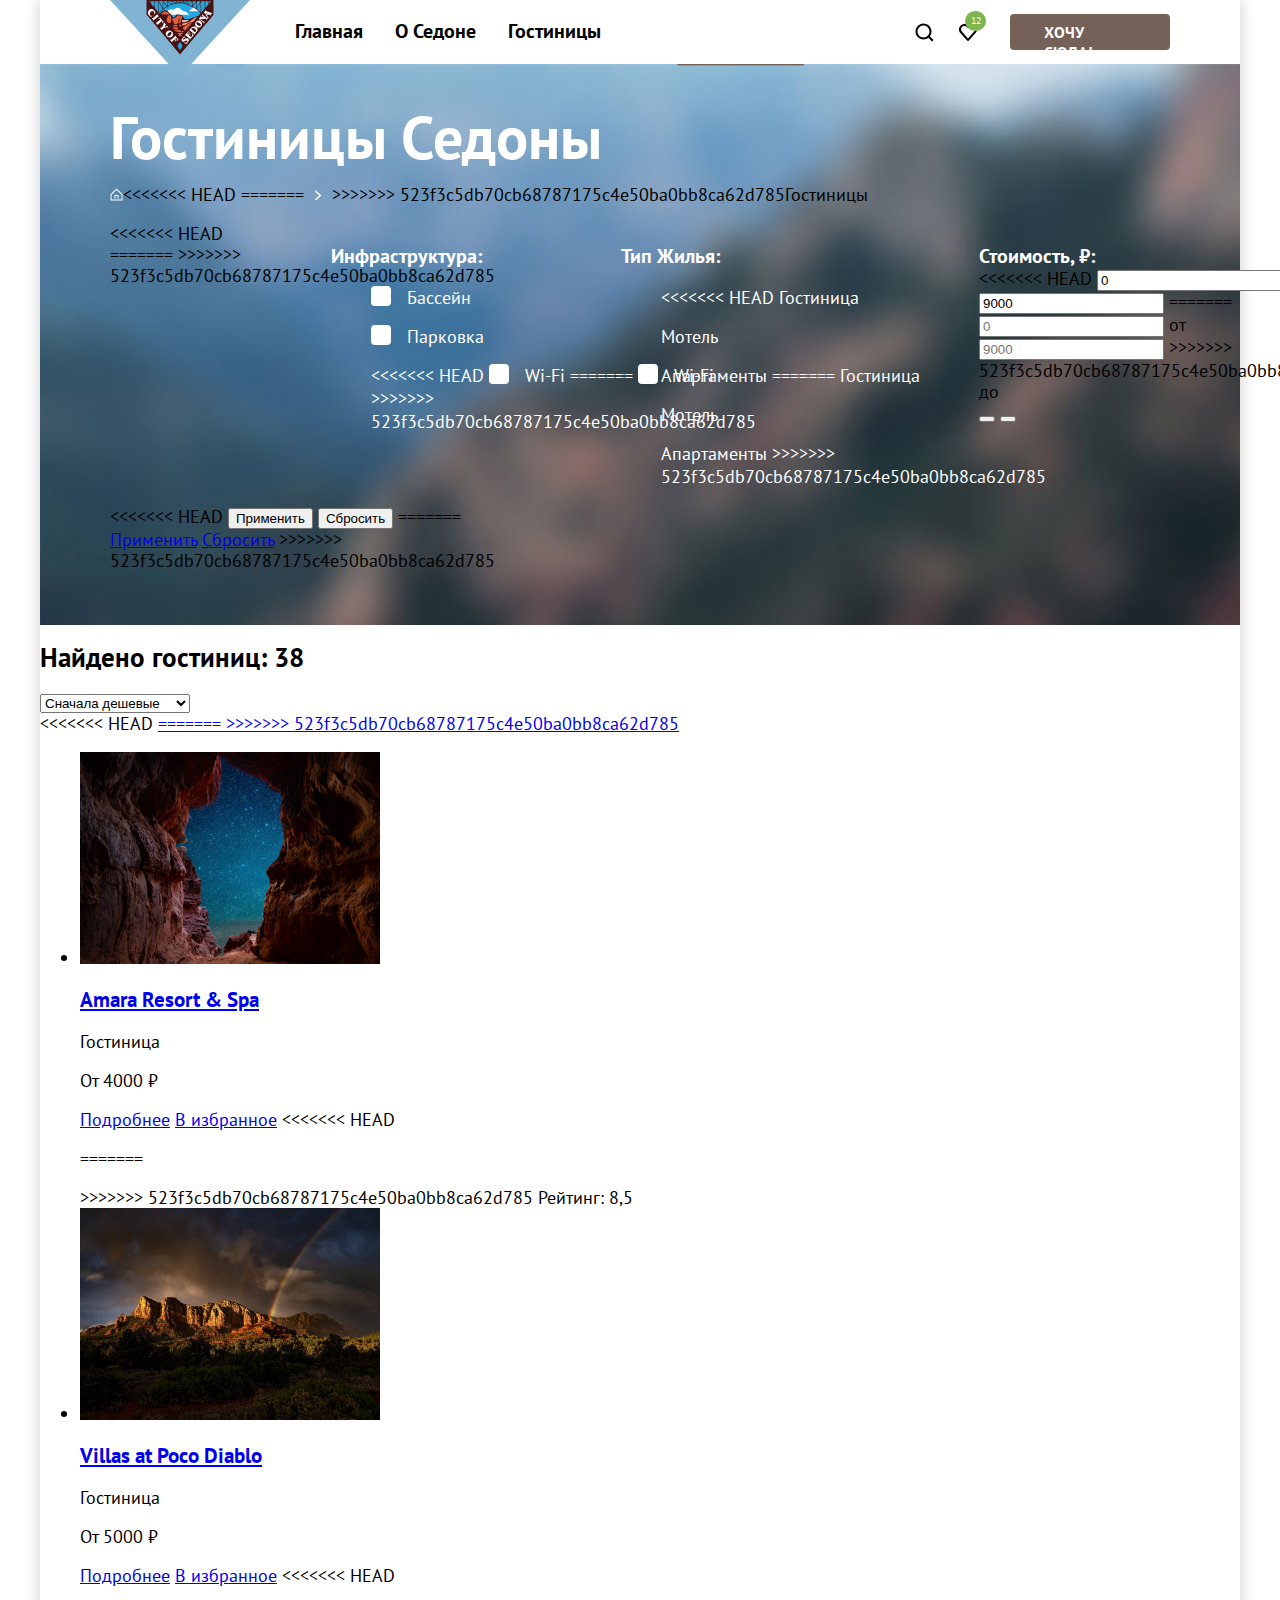
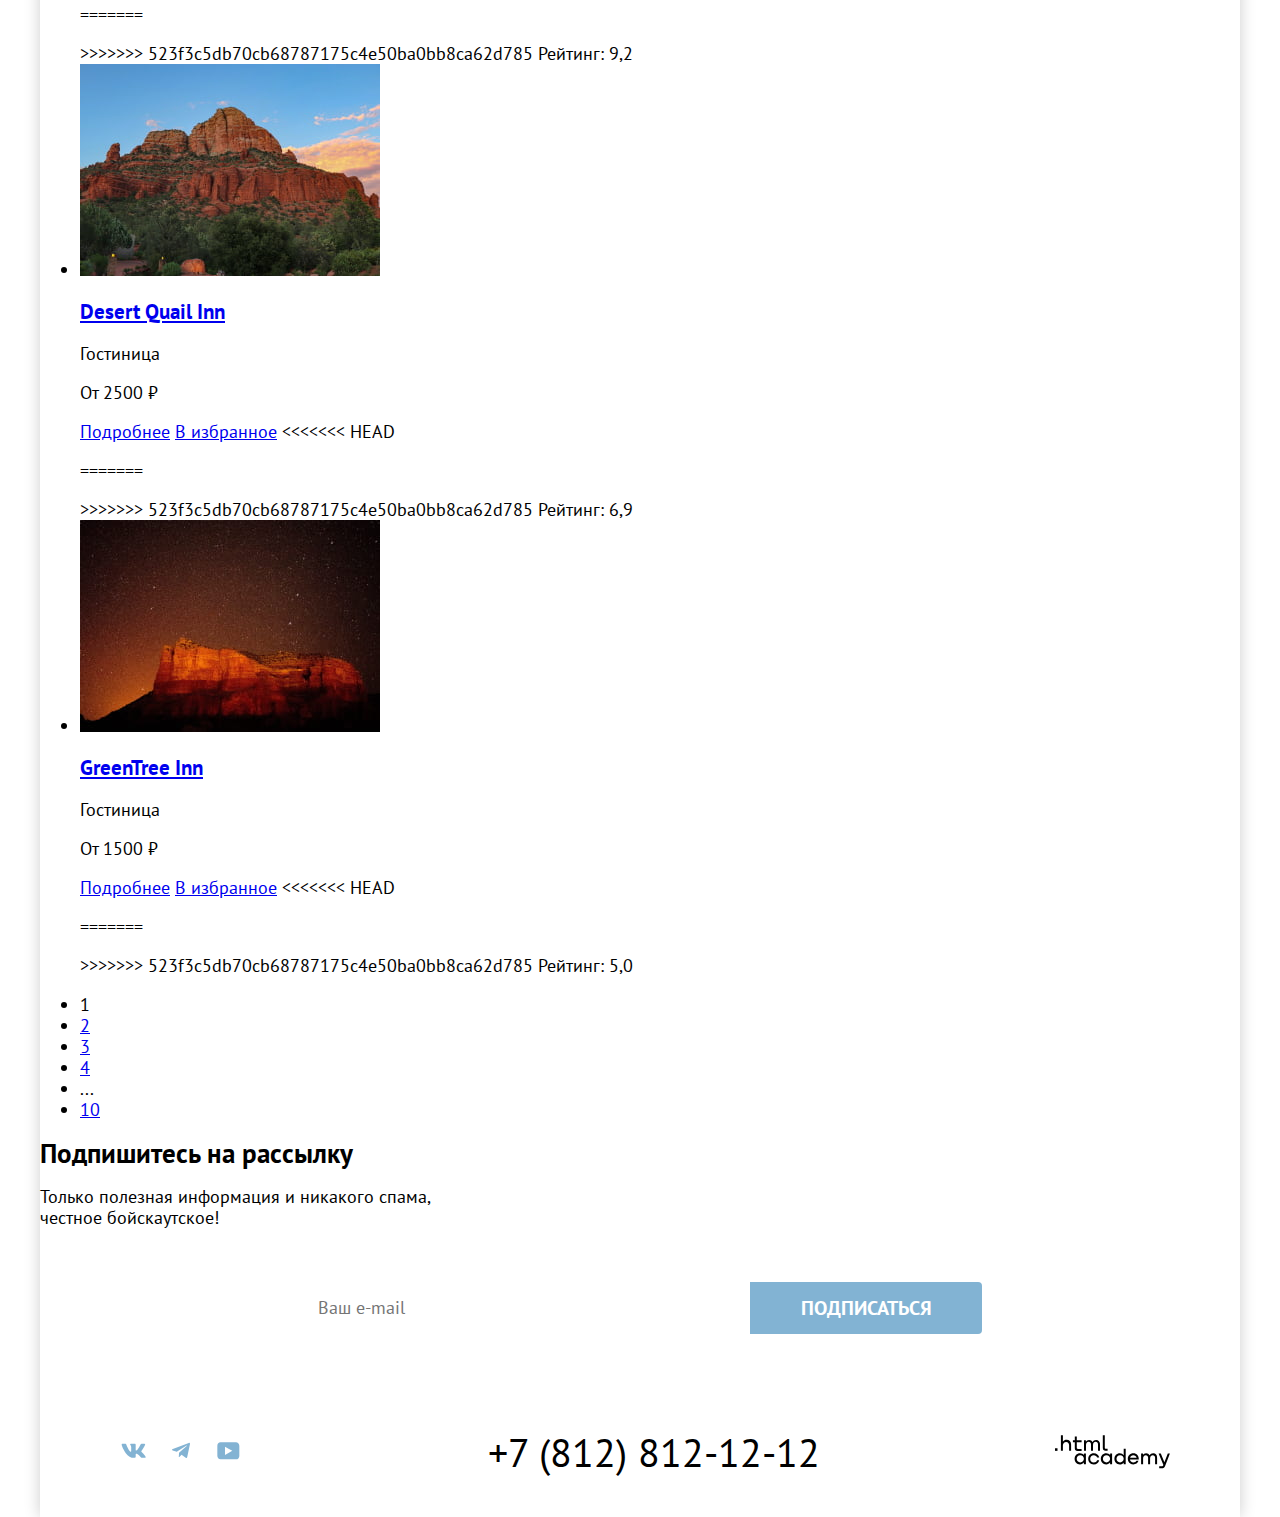
==== catalog.html @ 405a0817 "каталог стилизация" ====
<!DOCTYPE html>
<html lang="ru">

  <head>
    <meta charset="utf-8">
    <title>HTML Academy: Седона</title>
    <link rel="stylesheet" href="styles/styles.css">
  </head>

  <body class="body">
    <div class="container">
      <header class="page-header">
        <a class="logo-link" href="index.html">
          <img class="logo" src="./images/logotip.svg" alt="Логотип сайта городка Седона">
        </a>
        <nav class="navigation">
          <ul class="menu-list">
            <li class="menu-item">
              <a href="./index.html" class="menu-link">Главная</a>
            </li>
            <li class="menu-item">
              <a href="#" class="menu-link">О Седоне</a>
            </li>
            <li class="menu-item">
              <a href="#" class="menu-link">Гостиницы</a>
            </li>
          </ul>
          <ul class="user-name-list">
            <li class="user-menu-item">
              <a href="#" class="user-menu-search">
                <svg class="search" width="44" height="64" viewBox="0 0 44 64" fill="none"
                  xmlns="http://www.w3.org/2000/svg">
                  <path
                    d="M31.5 40.0083L27.8 36.3287C28.8 35.0359 29.5 33.3453 29.5 31.4558C29.5 27.0801 25.9 23.5 21.5 23.5C17.1 23.5 13.5 27.1796 13.5 31.5552C13.5 35.9309 17.1 39.511 21.5 39.511C23.3 39.511 25 38.9144 26.4 37.8204L30.1 41.5L31.5 40.0083ZM21.5 37.5221C18.2 37.5221 15.5 34.837 15.5 31.5552C15.5 28.2735 18.2 25.5884 21.5 25.5884C24.8 25.5884 27.5 28.2735 27.5 31.5552C27.5 34.837 24.8 37.5221 21.5 37.5221Z"
                    fill="currentColor" />
                </svg>
                <span class="visually-hidden">Поиск по сайту</span>
              </a>
            </li>
            <li class="user-menu-item">
              <a href="#" class="user-menu-favorit">
                <svg class="favorit" xmlns="http://www.w3.org/2000/svg" width="18" height="17" fill="none">
                  <path
                    d="M8.9 17a1 1 0 0 1-.8-.4l-7-7.9A5.4 5.4 0 0 1 5.5 0C6.8 0 8 .5 9 1.3a5.5 5.5 0 0 1 9 4.1c0 1.3-.5 2.5-1.3 3.4l-7 7.9c-.2.2-.4.3-.8.3Zm-6-9.5L9 14.4l6.2-7c.5-.5.7-1.2.7-2 0-1.8-1.5-3.3-3.3-3.3-1 0-2 .5-2.7 1.3-.3.3-.6.4-.9.4-.3 0-.6-.2-.8-.4a3.7 3.7 0 0 0-2.7-1.3 3.3 3.3 0 0 0-3.3 3.3c-.1.9.3 1.6.7 2.1-.1 0-.1 0 0 0Z"
                    fill="currentColor"></path>
                </svg>
                <span class="visually-hidden">Избранное</span>
                <span class="number">12</span>
              </a>
            </li>
            <li class="user-menu-item ">
              <a href="#" class="user-menu-want">Хочу сюда!</a>
            </li>
          </ul>
        </nav>
      </header>
      <main class="main-inner">
        <section class="inner">
          <h1 class="inner-header-title">Гостиницы Седоны</h1>
          <ul class="breadcrumbs">
            <li class="breadcrumbs-item">
              <a class="breadcrumbs-link" href="./index.html">
                <img class="icon-main-menu" src="./images/imagecatalog/icon.svg" alt="Иконка главного меню"></a>
            </li>
<<<<<<< HEAD
=======
            <span class="arrow"></span>
>>>>>>> 523f3c5db70cb68787175c4e50ba0bb8ca62d785
            <li class="breadcrumbs-item">
              <a class="breadcrumbs-link">Гостиницы</a>
            </li>
          </ul>
          <h2 class="visually-hidden"> Параметры поиска с фильтрами</h2>
<<<<<<< HEAD
          <form class="form" action="https://echo.htmlacademy.ru/" method="get">
=======
          <form class="form">
>>>>>>> 523f3c5db70cb68787175c4e50ba0bb8ca62d785
            <fieldset class="search-option">
              <legend class="search-option-title">Инфраструктура:</legend>
              <ul class="search-option-list">
                <li class="search-option-item">
                  <input class="checkbox-input visually-hidden" type="checkbox" id="swimming-pool" name="swimming-pool"
                    checked>
                  <label class="checkbox-label" for="swimming-pool">Бассейн</label>
                </li>
                <li class="search-option-item">
                  <input class="checkbox-input visually-hidden" type="checkbox" name="parking" id="parking" checked>
                  <label class="checkbox-label" for="parking">Парковка</label>
                </li>
                <li class="search-option-item">
<<<<<<< HEAD
                  <input class="checkbox-input visually-hidden" type="checkbox" id="wi-fi" name="wi-fi" >
                 <label class="checkbox-label" for="wi-fi">Wi-Fi</label>
=======
                  <input class="checkbox-input visually-hidden" type="checkbox" id="Wi-Fi" name="Wi-Fi" checked>
                 <label class="checkbox-label" for="Wi-Fi">Wi-Fi</label>
>>>>>>> 523f3c5db70cb68787175c4e50ba0bb8ca62d785
                </li>
              </ul>
            </fieldset>
            <fieldset class="search-option">
              <legend class="search-option-title">Тип Жилья:</legend>
              <ul class="search-option-list">
                <li class="search-option-item">
<<<<<<< HEAD
                 <input class="radio-input visually-hidden" type="radio" name="hotel" id="hotel" checked>
                  <label class="radio-label" for="hotel" value="hotel">Гостиница</label>
                </li>
                <li class="search-option-item">
                  <input class="radio-input visually-hidden" type="radio" name="hotel" id="motel">
                  <label class="radio-label" for="motel" value="motel">Мотель</label>
                </li>
                <li class="search-option-item">
                  <input class="radio-input visually-hidden" type="radio" name="hotel" id="apartments">
                  <label class="radio-label" for="apartments" value="apartment">Апартаменты</label>
=======
                 <input class="radio-input visually-hidden" type="radio" name="hotel" id="hotel">
                  <label class="radio-label" for="hotel">Гостиница</label>
                </li>
                <li class="search-option-item">
                  <input class="radio-input visually-hidden" type="radio" name="hotel" id="motel">
                  <label class="radio-label" for="motel">Мотель</label>
                </li>
                <li class="search-option-item">
                  <input class="radio-input visually-hidden" type="radio" name="hotel" id="apartments">
                  <label class="radio-label" for="apartments">Апартаменты</label>
>>>>>>> 523f3c5db70cb68787175c4e50ba0bb8ca62d785
                </li>
              </ul>
            </fieldset>
            <fieldset class="search-option">
              <legend class="search-option-title">Стоимость, ₽:</legend>
              <div class="cost">
<<<<<<< HEAD
                <input class="cost-from" type="text" placeholder="0" value="0" name="min-price">
                <label class="catalog-filter-from">от</label>
                <input class="cost-till" type="text" placeholder="9000" value="9000" name="max-price">
=======
                <input class="cost-from" type="text" placeholder="0">
                <label class="catalog-filter-from">от</label>
                <input class="cost-till" type="text" placeholder="9000">
>>>>>>> 523f3c5db70cb68787175c4e50ba0bb8ca62d785
                <label class="catalog-filter-till">до</label>
              </div>
              <div class="container-cost">
                <div class="range"></div>
                <div class="scale"></div>
                <button class="handler handler-min" type="button">
                  <span class="visually-hidden">Установить нижнюю границу диапазона цены</span>
                </button>
                <button class="handler handler-max" type="button">
                  <span class="visually-hidden">Установить верхнюю границу диапазона цены</span>
                </button>
              </div>
            </fieldset>
            <fieldset class="search-option">
<<<<<<< HEAD
              <button type="submit" class="apply">Применить</button>
              <button type="reset" class="reset">Сбросить</button>
=======
              <a href="#" class="apply">Применить</a>
              <a href="#" class="reset">Сбросить</a>
>>>>>>> 523f3c5db70cb68787175c4e50ba0bb8ca62d785
            </fieldset>
          </form>
        </section>
        <section class="catalog-hotels">
          <h2 class="hotels">Найдено гостиниц: 38</h2>
          <select class="select-control" aria-label="Сортировка">
            <option value="cheap">Сначала дешевые</option>
            <option value="expensive">Сначала дорогие</option>
            <option value="number-stars">По количеству звезд</option>
          </select>
          <div class="button-cards">
<<<<<<< HEAD
            <a class="button-card" href="#">
              <span class="cards"></span>
              <span class="visually-hidden">Показать карточки</span>
            </a>
            <a class="button-card" href="#">
              <span class="big-card"></span>
              <span class="visually-hidden">Показать крупные карточки с описанием</span>
            </a>
            <a class="button-card" href="#">
              <span class="list-card"></span>
=======
            <a class="button-card cards" href="#">
              <span class="visually-hidden">Показать карточки</span>
            </a>
            <a class="button-card big-card" href="#">
              <span class="visually-hidden">Показать крупные карточки с описанием</span>
            </a>
            <a class="button-card list-card" href="#">
>>>>>>> 523f3c5db70cb68787175c4e50ba0bb8ca62d785
              <span class="visually-hidden">Показать список</span>
            </a>
          </div>
        </section>
        <ul class="product-list">
          <li class="hotel-card">
            <a class="hotel-card-link" href="hotel.html">
              <img class="hotel-card-image" src="./images/imagecatalog/hotel-1.jpg" alt="">
              <h3 class="hotel-card-title">Amara Resort & Spa</h3>
            </a>

            <div class="prices">
              <p class="hotel-card-price">Гостиница</p>
              <p class="price"> От 4000 ₽</p>
            </div>
            <div class="cards-container">
              <a class="hotel-details" href="#">Подробнее</a>
              <a class="hotel-favorites" href="#">В избранное</a>
<<<<<<< HEAD
              <p class="stars-raiting stars-raiting-four"></p>
=======
              <p class="stars-raiting"></p>
>>>>>>> 523f3c5db70cb68787175c4e50ba0bb8ca62d785
              <span class="raiting">Рейтинг: 8,5</span>
            </div>
          </li>
          <li class="hotel-card">
            <a class="hotel-card-link" href="hotel.html">
              <img class="hotel-card-image" src="./images/imagecatalog/hotel-2.jpg" alt="">
              <h3 class="hotel-card-title">Villas at Poco Diablo</h3>
            </a>
            <div class="prices">
              <p class="hotel-card-price">Гостиница</p>
              <p class="price">От 5000 ₽</p>
            </div>
            <div class="cards-container">
              <a class="hotel-details" href="#">Подробнее</a>
              <a class="hotel-favorites" href="#">В избранное</a>
<<<<<<< HEAD
              <p class="stars-raiting stars-raiting-four"></p>
=======
              <p class="stars-raiting"></p>
>>>>>>> 523f3c5db70cb68787175c4e50ba0bb8ca62d785
              <span class="raiting">Рейтинг: 9,2</span>
            </div>
          </li>
          <li class="hotel-card">
            <a class="hotel-card-link" href="hotel.html">
              <img class="hotel-card-image" src="./images/imagecatalog/hotel-3.jpg" alt="">
              <h3 class="hotel-card-title">Desert Quail Inn</h3>
            </a>
            <div class="prices">
              <p class="hotel-card-price">Гостиница </p>
              <p class="price">От 2500 ₽</p>
            </div>
            <div class="cards-container">
              <a class="hotel-details" href="#">Подробнее</a>
              <a class="hotel-favorites" href="#">В избранное</a>
<<<<<<< HEAD
              <p class="stars-raiting stars-raiting-three"></p>
=======
              <p class="stars-raiting"></p>
>>>>>>> 523f3c5db70cb68787175c4e50ba0bb8ca62d785
              <span class="raiting">Рейтинг: 6,9</span>
            </div>
          </li>
          <li class="hotel-card">
            <a class="hotel-card-link" href="hotel.html">
              <img class="hotel-card-image" src="./images/imagecatalog/hotel-4.jpg" alt="">
              <h3 class="hotel-card-title">GreenTree Inn</h3>
            </a>
            <div class="prices">
              <p class="hotel-card-price">Гостиница</p>
              <p class="price">От 1500 ₽</p>
            </div>
            <div class="cards-container">
              <a class="hotel-details" href="#">Подробнее</a>
              <a class="hotel-favorites" href="#">В избранное</a>
<<<<<<< HEAD
              <p class="stars-raiting stars-raiting-two"></p>
=======
              <p class="stars-raiting"></p>
>>>>>>> 523f3c5db70cb68787175c4e50ba0bb8ca62d785
              <span class="raiting">Рейтинг: 5,0</span>
            </div>
          </li>
        </ul>
        <ul class="pagination">
          <li class="pagination-item1">
            <a class="pagination-current pagination-link">1</a>
          </li>
          <li class="pagination-item">
            <a class="pagination-link" href="#">2</a>
          </li>
          <li class="pagination-item">
            <a class="pagination-link" href="#">3</a>
          </li>
          <li class="pagination-item">
            <a class="pagination-link" href="#">4</a>
          </li>
          <li class="pagination-item">
            <div class="pagination-link-more">...</div>
          </li>
          <li class="pagination-item">
            <a class="pagination-link" href="#">10</a>
          </li>
        </ul>

      </main>



      <footer class="page-footer">
        <section class="subscribe-catalog">
          <h2 class="subscribe-title-catalog">Подпишитесь на рассылку</h2>
          <p class="subscribe-desc-catalog">Только полезная информация и никакого спама, <br> честное
            бойскаутское!
          </p>
          <form class="subscribe-form" action="https://echo.htmlacademy.ru/" method="post">
            <label for="email"></label>
            <input class="email" type="email" id="email" name="subscribe-email" placeholder="Ваш e-mail">
            <button class="button-subscribe" type="submit">Подписаться</button>
          </form>
        </section>
        <section class="social">
          <h2 class="visually-hidden">Социальные сети</h2>
          <ul class="social-list">
            <li class="social-item">
              <a class="social-link vk" href="#" aria-label="Страница в ВК">
                <svg width="25" height="15" viewBox="0 0 25 15" fill="none" xmlns="http://www.w3.org/2000/svg">
                  <path fill-rule="evenodd" clip-rule="evenodd"
                    d="M24.1164 1.80445C24.2824 1.25845 24.1164 0.856445 23.3214 0.856445H20.6964C20.0284 0.856445 19.7204 1.20345 19.5534 1.58645C19.5534 1.58645 18.2184 4.78245 16.3274 6.85845C15.7154 7.46045 15.4374 7.65145 15.1034 7.65145C14.9364 7.65145 14.6854 7.46045 14.6854 6.91345V1.80445C14.6854 1.14845 14.5014 0.856445 13.9454 0.856445H9.81738C9.40038 0.856445 9.14938 1.16045 9.14938 1.44945C9.14938 2.07045 10.0954 2.21445 10.1924 3.96245V7.76045C10.1924 8.59345 10.0394 8.74444 9.70538 8.74444C8.81538 8.74444 6.65038 5.53345 5.36538 1.85945C5.11638 1.14445 4.86438 0.856445 4.19338 0.856445H1.56638C0.816382 0.856445 0.666382 1.20345 0.666382 1.58645C0.666382 2.26845 1.55638 5.65645 4.81138 10.1374C6.98138 13.1974 10.0364 14.8564 12.8194 14.8564C14.4884 14.8564 14.6944 14.4884 14.6944 13.8534V11.5404C14.6944 10.8034 14.8524 10.6564 15.3814 10.6564C15.7714 10.6564 16.4384 10.8484 17.9964 12.3234C19.7764 14.0724 20.0694 14.8564 21.0714 14.8564H23.6964C24.4464 14.8564 24.8224 14.4884 24.6064 13.7604C24.3684 13.0364 23.5184 11.9854 22.3914 10.7384C21.7794 10.0284 20.8614 9.26345 20.5824 8.88045C20.1934 8.38945 20.3044 8.17044 20.5824 7.73345C20.5824 7.73345 23.7824 3.30745 24.1154 1.80445H24.1164Z"
                    fill="currentColor" />
                </svg>
              </a>
            </li>
            <li class="social-item">
              <a class="social-link tel" href="#" aria-label="Наш телеграмм">
                <svg width="18" height="16" viewBox="0 0 18 16" fill="none" xmlns="http://www.w3.org/2000/svg">
                  <path
                    d="M16.785 0.955705L0.840489 7.1042C-0.247661 7.54126 -0.241365 8.14828 0.640845 8.41897L4.73445 9.69597L14.2058 3.72014C14.6537 3.44766 15.0629 3.59424 14.7265 3.89281L7.05283 10.8183H7.05103L7.05283 10.8192L6.77045 15.0387C7.18413 15.0387 7.36669 14.8489 7.59871 14.625L9.58705 12.6915L13.7229 15.7464C14.4855 16.1664 15.0332 15.9506 15.2229 15.0405L17.9379 2.2453C18.2158 1.13107 17.5126 0.626562 16.785 0.955705Z"
                    fill="currentColor" />
                </svg>
              </a>
            </li>
            <li class="social-item">
              <a class="social-link youtube" href="#" aria-label="Наш профиль в YouTube">
                <svg width="23" height="18" viewBox="0 0 23 18" fill="none" xmlns="http://www.w3.org/2000/svg">
                  <path
                    d="M18.9402 0.356445H3.50738C1.64668 0.356445 0.333252 1.9502 0.333252 3.75645V13.8502C0.333252 15.7627 1.64668 17.3564 3.50738 17.3564H19.1591C20.8009 17.3564 22.3333 15.7627 22.3333 13.9564V3.75645C22.1143 1.9502 20.8009 0.356445 18.9402 0.356445ZM7.99494 12.8939V4.81894L15.3283 8.85645L7.99494 12.8939Z"
                    fill="currentColor" />
                </svg>
              </a>
            </li>
          </ul>
          <div class="phone">
            <a class="button" href="tel:+78128121212">+7 (812) 812-12-12</a>
          </div>
          <div class="text">
            <a class="navigation-logo" href="https://htmlacademy.ru/">
              <svg width="115" height="34" viewBox="0 0 115 34" fill="none" xmlns="http://www.w3.org/2000/svg">
                <path d="M0 13.2564V15.8564H2.5V13.2564H0Z" fill="currentColor" />
                <path
                  d="M11.6 4.85645C10 4.85645 8.8 5.55645 8 6.55645H7.9V0.356445H5.9V15.8564H7.9V10.5564C7.9 8.45645 9.2 6.95645 11.2 6.95645C13 6.95645 14.1 8.35645 14.1 10.1564V15.8564H16.1V9.75644C16.2 6.75644 14.3 4.85645 11.6 4.85645Z"
                  fill="currentColor" />
                <path
                  d="M26.6 5.15645H21.8V1.45645H19.8V5.25645H17.9V7.25645H19.8V13.2564C19.8 14.9564 20.8 15.9564 22.5 15.9564H26.6V13.9564H22.9C22.2 13.9564 21.8 13.5564 21.8 12.8564V7.15645H26.6V5.15645Z"
                  fill="currentColor" />
                <path
                  d="M41.1 4.95645C39.5 4.95645 38.2 5.75644 37.6 7.05645H37.5C36.9 5.85645 35.7 4.95645 34.1 4.95645C32.7 4.95645 31.6 5.75645 31 6.75645H30.9V5.15645H29V15.7564H31V10.3564C31 8.35645 32 6.85645 33.6 6.85645C35.1 6.85645 36 7.85645 36 9.45645V15.7564H38V10.1564C38 7.75645 39.4 6.85645 40.6 6.85645C42.1 6.85645 43 7.85645 43 9.45645V15.7564H45V9.25644C45.1 6.75644 43.6 4.95645 41.1 4.95645Z"
                  fill="currentColor" />
                <path
                  d="M47.8 13.0564C47.8 14.7564 48.8 15.7564 50.6 15.7564H52.6V13.7564H50.9C50.2 13.7564 49.8 13.3564 49.8 12.6564V0.356445H47.8V13.0564Z"
                  fill="currentColor" />
                <path
                  d="M28.9 20.0564C28 18.9564 26.7 18.2564 25 18.2564C21.9 18.2564 19.6 20.5564 19.6 23.8564C19.6 27.1564 21.9 29.4564 25 29.4564C26.8 29.4564 28 28.6564 28.8 27.5564H28.9V29.1564H30.9V18.5564H28.9V20.0564ZM25.3 27.4564C23.1 27.4564 21.7 25.8564 21.7 23.8564C21.7 21.8564 23.1 20.2564 25.3 20.2564C27.5 20.2564 28.9 21.8564 28.9 23.8564C28.9 25.7564 27.5 27.4564 25.3 27.4564Z"
                  fill="currentColor" />
                <path
                  d="M44.2 22.3564C43.7 19.9564 41.6 18.2564 38.8 18.2564C35.4 18.2564 33.2 20.7564 33.2 23.8564C33.2 26.9564 35.4 29.4564 38.8 29.4564C41.6 29.4564 43.7 27.6564 44.2 25.2564H42.1C41.7 26.5564 40.4 27.5564 38.8 27.5564C36.6 27.5564 35.2 25.9564 35.2 23.9564C35.2 21.9564 36.6 20.3564 38.8 20.3564C40.4 20.3564 41.6 21.3564 42.1 22.5564H44.2V22.3564Z"
                  fill="currentColor" />
                <path
                  d="M55.1 20.0564C54.2 18.9564 52.9 18.2564 51.2 18.2564C48.1 18.2564 45.8 20.5564 45.8 23.8564C45.8 27.1564 48.1 29.4564 51.2 29.4564C53 29.4564 54.2 28.6564 55 27.5564H55.1V29.1564H57.1V18.5564H55.1V20.0564ZM51.5 27.4564C49.3 27.4564 47.9 25.8564 47.9 23.8564C47.9 21.8564 49.3 20.2564 51.5 20.2564C53.7 20.2564 55.1 21.8564 55.1 23.8564C55.1 25.7564 53.6 27.4564 51.5 27.4564Z"
                  fill="currentColor" />
                <path
                  d="M68.7 20.1564C67.8 19.0564 66.5 18.2564 64.8 18.2564C61.7 18.2564 59.4 20.5564 59.4 23.8564C59.4 27.1564 61.6 29.4564 64.8 29.4564C66.5 29.4564 67.8 28.6564 68.6 27.6564H68.7V29.1564H70.7V13.7564H68.7V20.1564ZM65.1 27.4564C62.9 27.4564 61.5 25.8564 61.5 23.8564C61.5 21.8564 62.9 20.2564 65.1 20.2564C67.3 20.2564 68.7 21.8564 68.7 23.8564C68.6 25.8564 67.2 27.4564 65.1 27.4564Z"
                  fill="currentColor" />
                <path
                  d="M78.3 18.2564C75 18.2564 72.8 20.7564 72.8 23.8564C72.8 26.8564 74.9 29.4564 78.3 29.4564C80.8 29.4564 82.8 28.1564 83.5 25.8564H81.4C80.9 26.8564 79.8 27.4564 78.4 27.4564C76.5 27.4564 75.1 26.1564 75 24.5564H83.8C84 20.9564 81.8 18.2564 78.3 18.2564ZM78.3 20.1564C80 20.1564 81.3 21.1564 81.6 22.7564H75.1C75.4 21.2564 76.6 20.1564 78.3 20.1564Z"
                  fill="currentColor" />
                <path
                  d="M98.2 18.2564C96.6 18.2564 95.3 19.0564 94.6 20.2564H94.5C93.9 19.0564 92.7 18.2564 91.1 18.2564C89.7 18.2564 88.6 18.9564 88 20.0564V18.5564H86.1V29.1564H88.1V23.7564C88.1 21.7564 89.1 20.3564 90.7 20.2564C92.2 20.2564 93.1 21.2564 93.1 22.8564V29.1564H95.1V23.5564C95.1 21.1564 96.5 20.2564 97.7 20.2564C99.2 20.2564 100.1 21.2564 100.1 22.8564V29.1564H102.1V22.6564C102.2 20.0564 100.7 18.2564 98.2 18.2564Z"
                  fill="currentColor" />
                <path
                  d="M109.4 27.3564L105.8 18.4564H103.6L108.4 30.0564C108.1 30.9564 107.7 31.2564 106.7 31.2564H104.2V33.2564H106.7C108.5 33.2564 109.5 32.4564 110.2 30.6564L114.9 18.4564H112.8L109.4 27.3564Z"
                  fill="currentColor" />
              </svg>
            </a>
          </div>
        </section>
      </footer>
    </div>
  </body>

</html>
---- styles/styles.css ----
@font-face {
  font-family: "PT Sans";
  font-style: normal;
  font-weight: 400;
  src: url("../fonts/ptsans-400.woff2") format(woff2);
  font-display: swap;
}

@font-face {
  font-family: "PT Sans";
  font-style: normal;
  font-weight: 700;
  src: url("../fonts/ptsans-700.woff2") format(woff2);
  font-display: swap;
}

.body {
  font-family: "PT Sans", "Arial", sans-serif;
  font-size: 18px;
  font-weight: 400;
  line-height: 21px;
  color: #000000;
  background-color: #ffffff;
  margin: 0;
  padding: 0;
  min-height: 100%;
}

.container {
  width: 1200px;
  margin-left: auto;
  margin-right: auto;
  background-color: #ffffff;
  box-shadow: 0 0 15px rgba(0, 0, 0, 0.2)
}

.page-header {
  position: relative;
  width: 1200px;
}

.logo-link {
  display: block;
  position: absolute;
  top: 0;
  left: 70px;
}

.logo-link:hover {
  opacity: 0.6;
}

.logo {}

.navigation {
  margin: 0;
  padding: 0 70px;
  font-size: 20px;
  font-weight: 700;
  line-height: 24px;
  color: #000000;
  background-color: #ffffff;
  display: flex;
  justify-content: space-between;
}

.menu-list {
  margin: 0;
  padding-left: 169px;
  list-style: none;
  width: 500px;
  display: flex;
  flex-wrap: wrap;
}

.menu-item {
  padding: 19px 16px;
}

.menu-item:hover {
  background-color: rgba(131, 179, 211, 0.158);
}

.menu-item:focus {
  background-color: rgba(131, 179, 211, 0.158);
}

.menu-item:active {
  background-color: rgba(181, 186, 190, 0.388);
}

.menu-link {
  margin: 0;
  padding: 0;
  font-size: 20px;
  font-weight: 700;
  line-height: 24px;
  color: #000000;
  text-decoration: none;
}

.user-name-list {
  position: relative;
  margin: 0;
  padding: 0;
  list-style: none;
  display: flex;
  flex-wrap: wrap;
}

.user-menu-item {}

.search {}

.user-menu-search {
  font-size: 20px;
  font-weight: 700;
  line-height: 24px;
  color: #000000;
  text-decoration: none;
  width: 44px;
  height: 64px;
  display: block;
}

.user-menu-search:hover {
  color: rgba(93, 104, 121, 0.596);
}

.user-menu-search:focus {
  color: rgba(93, 104, 121, 0.596);
}

.user-menu-search:active {
  color: #000000;
}


.user-menu-favorit {
  position: relative;
  text-decoration: none;
  color: #000000;
  width: 44px;
  height: 64px;
  display: block;
}

.user-menu-favorit:hover {
  color: rgba(93, 104, 121, 0.596);
}

.user-menu-favorit:focus {
  color: rgba(93, 104, 121, 0.596);
}

.user-menu-favorit:active {
  color: #000000;
}

.favorit {
  position: absolute;
  top: 24px;
  right: 0;
  bottom: 0;
  left: 13px;
}

.number {
  background-color: #7db54f;
  display: flex;
  min-width: 11px;
  height: 20px;
  border-radius: 10px;
  font-size: 10px;
  font-weight: 400;
  line-height: 10px;
  color: #ffffff;
  text-align: center;
  align-items: center;
  justify-content: center;
  padding: 0 5px;
  position: absolute;
  right: 4px;
  top: 11px;

}

.user-menu-want {
  margin-top: 14px;
  margin-left: 20px;
  width: 92px;
  height: 20px;
  font-size: 16px;
  font-weight: 700;
  line-height: 20px;
  text-decoration: none;
  color: #ffffff;
  text-transform: uppercase;
  justify-content: center;
  align-items: center;
  background-color: #756157;
  border-radius: 4px;
  display: block;
  padding: 8px 34px;
}

.user-menu-want:hover {
  background: #615048;
}

.user-menu-want:focus {
  background: #615048;
}

.user-menu-want:active {
  background: #756157;
}

.user-menu-want:disabled {
  background: #e5e5e5;
}

.page-main {
  margin: 0;
  padding: 0;
  list-style: none;
  color: #000000;
  background-color: #ffffff;
}

.welcome-quote {
  background-color: #79b3d9;
  background-image: url("../images/triangle.svg"), url("../images/index-background.jpg");
  background-repeat: no-repeat, no-repeat;
  background-position: left 0 bottom 0, center top;
  padding-top: 51px;
  padding-bottom: 82px;
  background-size: 100% 57px, cover;
  font-size: 18px;
  font-weight: 400;
  line-height: 21px;
}

.visually-hidden {
  position: absolute;
  width: 1px;
  height: 1px;
  margin: -1px;
  padding: 0;
  overflow: hidden;
  border: 0;
  clip: rect(0 0 0 0);
}

.quote {
  width: 458px;
  height: 352px;
  display: block;
  margin: 0 auto;
}

.reasons {
  padding-top: 69px;
}

.reason-slogan {
  margin: 0;
  font-size: 30px;
  font-weight: 700;
  line-height: 36px;
  text-align: center;
  text-transform: uppercase;
}

.reason-describe {
  margin: 0;
  padding-top: 25px;
  padding-bottom: 90px;
  font-size: 22px;
  font-style: normal;
  font-weight: 400;
  line-height: 26px;
  text-align: center;
}

.reason-list {
  padding: 0;
  margin: 0;
  display: flex;
  flex-wrap: wrap;
  text-align: center;
  font-size: 18px;
  font-weight: 400;
  line-height: 21px;
  list-style: none;
}

.desc {
  width: 800px;
  height: 100%;
  object-fit: cover;
}

.reason-item {
  background: #83b3d333;
  color: #000000;
  display: flex;

}

.reason-item:nth-child(2n) {
  background-color: rgba(131, 179, 211, 0.12);
  color: #000000;
}

.div-img {
  background: #82b3d3;
  color: #ffffff;
  padding: 102px 0;
  width: 400px;
}

.div {
  padding: 113px 0;
  width: 400px;
}

.reason-title {
  width: 200px;
  text-transform: uppercase;
  margin: 0 auto;
  padding: 0;
  text-align: center;
  font-size: 24px;
  font-weight: 700;
  line-height: 28px;
}

.describe {
  width: 230px;
  margin: 0 auto;
  padding-top: 62px;
<<<<<<< HEAD
  position: relative;
}

.describe::before {
  content: "";
  position: absolute;
  width: 50px;
  height: 1px;
  border-top: 2px solid red;
  left: 50%;
  transform: translateX(-50%);
  top: 29px;
=======
>>>>>>> 523f3c5db70cb68787175c4e50ba0bb8ca62d785
}

.service {
  padding-top: 63px;
}

.service-slogan {
  margin: 0;
  text-align: center;
  font-weight: 700;
  font-size: 30px;
  line-height: 36px;
  text-transform: uppercase;
}

.service-desc {
  margin: 0 0 63px;
  padding-top: 20px;
  text-align: center;
  font-weight: 400;
  font-size: 22px;
  line-height: 26px;
}

.advantages {
  margin: 0;
  padding: 0;
  color: #000000;
  text-align: center;
}

.advantages-list {
  display: flex;
  margin: 0;
  padding: 0;
  list-style: none;
  width: 1200px;
  flex-wrap: wrap;
}

.advantages-item {
  width: 400px;
  background-color: #83b3d31f;
  padding-top: 184px;
  padding-bottom: 81px;
  background-image: url("../images/house.svg");
  background-repeat: no-repeat;
  background-position: center 83px;
}

.advantages-item:nth-child(2n) {
  background-color: #ffffff
}

.advantages-item-house {
  background-image: url("../images/house.svg");
}

.advantages-item-burger {
  background-image: url("../images/burger.svg");
}

.advantages-item-present {
  background-image: url("../images/souvenir.svg");
}

.advantages-title {
  margin: 0 85px 0;
  font-size: 24px;
  font-weight: 700;
  line-height: 28px;
  text-transform: uppercase;
  text-align: center;
}

.advantages-desc {
  margin: 0 85px 0;
  padding-top: 29px;
  font-size: 18px;
  font-weight: 400;
  line-height: 21px;
  text-align: center;
}

.search-text {
  padding-top: 97px;
  padding-bottom: 96px;
  text-align: center;

}

.search-slogans {
  text-transform: uppercase;
  font-weight: 700;
  font-size: 30px;
  line-height: 36px;
  margin: 0 auto;
  padding: 0;
  text-align: center;
  padding-bottom: 20px;
}

.search-desc {
  margin: 0 auto;
  padding: 0 0 54px;
  font-weight: 400;
  font-size: 22px;
  line-height: 26px;
  text-align: center;
  max-width: 600px;
}

.button-search {
  color: #ffffff;
  text-align: center;
  font-size: 20px;
  font-weight: 700;
  line-height: 36px;
  border-radius: 4px;
  background: #756157;
  text-decoration: none;
  text-transform: uppercase;
  display: inline-block;
  padding: 8px 50px 8px;
  max-width: 600px;
  box-sizing: border-box;
}

.button-search:hover {
  background: #615048;
}

.button-search:focus {
  background: #615048;
}

.button-search:active {
  background: #756157;
}

.button-search:disabled {
  background: #e5e5e5;
}

.page-footer {}

.subscribe {
  padding-top: 96px;
  background-color: #83b3d3;
  background-image: url("../images/subsсribe.jpg");
  background-repeat: no-repeat;
  background-size: cover;
  margin: 0;
  padding-bottom: 52px;
}

.subscribe-title {
  margin: 0;
  color: #ffffff;
  font-size: 30px;
  font-weight: 700;
  line-height: 36px;
  text-align: center;
  text-transform: uppercase;
}

.subscribe-desc {
  margin: 0;
  padding-top: 20px;
  color: #ffffff;
  text-align: center;
  font-size: 22px;
  font-weight: 400;
  line-height: 26px;
}

.subscribe-form {
  width: 684px;
  display: flex;
  text-align: center;
  margin: 54px auto;
}

.email {
  font-family: "PT Sans", Arial, sans-serif;
  font-size: 18px;
  font-weight: 400;
  line-height: 24px;
  border-radius: 4px 0 0 4px;
  width: 452px;
  border: none;
  min-height: 52px;
  padding-left: 20px;
  box-sizing: border-box;
}

.button-subscribe {
  color: #ffffff;
  text-align: center;
  font-size: 20px;
  font-weight: 700;
  line-height: 36px;
  background: #82b3d3;
  width: 232px;
  text-transform: uppercase;
  border-radius: 0 4px 4px 0;
  border: none;
  font-family: "PT Sans", Arial, sans-serif;
}

.button-subscribe:hover {
  background: #68a2ca;
}

.button-subscribe:focus {
  background: #68a2ca;
}

.button-subscribe:active {
  background: #82b3d3;
}

.button-subscribe:disabled {
  background: #e5e5e5;
}

.social {
  justify-content: space-between;
  display: flex;
  padding: 44px 70px;
}

.social-list {
  position: relative;
  display: flex;
  flex-wrap: wrap;
  list-style: none;
  margin: 0;
  padding: 0;
  width: 150px;
}

.social-item {
  width: 47px;
}

.vk {
  color: #83b3d3;
  position: absolute;
  top: 9px;
  right: 0;
  bottom: 0;
  left: 11px;
  width: 33px;
  height: 23px;
}

.vk:hover {
  color: #68a2ca;
}

.vk:focus {
  color: #68a2ca;
}

.vk:active {
  color: rgba(104, 162, 202, 0.302);
}

.social-link {
  display: block;
}


.tel {
  color: #83b3d3;
  position: absolute;
  top: 9px;
  right: 0;
  bottom: 0;
  left: 62px;
  width: 30px;
  height: 26px;
}

.tel:hover {
  color: #68a2ca;
}

.tel:focus {
  color: #68a2ca;
}

.tel:active {
  color: rgba(104, 162, 202, 0.302);
}

.youtube {
  color: #83b3d3;
  position: absolute;
  top: 10px;
  right: 0;
  bottom: 0;
  left: 107px;
  width: 25px;
  height: 23px;
}

.youtube:hover {
  color: #68a2ca;
}

.youtube:focus {
  color: #68a2ca;
}

.youtube:active {
  color: rgba(104, 162, 202, 0.302);
}


.phone {
  padding-left: 143px;
  padding-right: 150px;
  color: #000000;
  text-align: center;
  font-size: 40px;
  font-weight: 400;
  line-height: 40px;
}

.button {
  color: #000000;
  text-decoration: none;
  display: block;
}

.button:hover {
  color: #756157;
}

.button:focus {
  color: #756157;
}

.button:active {
  color: rgba(117, 97, 87, 0.302);
}

.text {
  display: block;
  padding-top: 3px;
}

.navigation-logo {
  color: #000000;
}

.navigation-logo:hover {
  color: #756157;
}

.navigation-logo:focus {
  color: #756157;
}

.navigation-logo:active {
  color: rgba(117, 97, 87, 0.302);
}

.logo-html {}

.main-inner {
  padding: 0;
  margin: 0;
}

.inner {
  background-color: #156194;
  background-image: url("../images/imagecatalog/filtr.jpg");
  background-repeat: no-repeat;
  background-size: cover;
  padding: 34px 70px 54px 70px;
}

.inner-header-title {
  margin: 0;
  color: #ffffff;
  text-align: left;
  font-size: 60px;
  font-weight: 700;
  line-height: 78px;
}

.breadcrumbs {
<<<<<<< HEAD
  flex-wrap: wrap;
=======
>>>>>>> 523f3c5db70cb68787175c4e50ba0bb8ca62d785
  width: 1060px;
  margin-top: 8px;
  padding: 0;
  list-style: none;
  display: flex;
}

<<<<<<< HEAD
.breadcrumbs-item {
  position: relative;
  padding-right: 23px;
  margin-right: 5px;
}


.breadcrumbs-item::after {
  content: "";
  width: 12px;
  height: 12px;
  background-image: url(../images/imagecatalog/arrow.svg);
  background-repeat: no-repeat;
  top: 5px;
  right: 1px;
  position: absolute;
}

.breadcrumbs-item:last-child::after {
  display: none;
}

=======
.breadcrumbs-item {}


>>>>>>> 523f3c5db70cb68787175c4e50ba0bb8ca62d785
.breadcrumbs-link {
  width: 6px;
  height: 9px;
  font-weight: 400;
  font-size: 16px;
  line-height: 21px;
  color: #ffffff;
}

.arrow {
  background-image: url("../images/imagecatalog/arrow.svg");
  background-repeat: no-repeat;
  width: 7px;
  height: 10px;
  margin: 6px 11px 2px 10px;
}

.icon-main-menu {}

.form {
  display: grid;
  grid-template-columns: 151px 221px 288px 191px;
  justify-content: space-between;
<<<<<<< HEAD
  padding-top: 22px;
=======
  padding-top: 21px;
>>>>>>> 523f3c5db70cb68787175c4e50ba0bb8ca62d785
}

.search-option {
  padding: 0;
  margin: 0;
  width: 150px;
  border: none;
}

.search-option-title {
  padding: 0;
  margin: 0;
  font-weight: 700;
  font-size: 20px;
  line-height: 24px;
  text-transform: capitalize;
  color: #ffffff;
}

.search-option-list {
  position: relative;
<<<<<<< HEAD
  margin-top: 33px;
=======
  margin-top: 34px;
>>>>>>> 523f3c5db70cb68787175c4e50ba0bb8ca62d785
  padding: 0;
  align-items: flex-start;
  gap: 16px;
  flex-direction: column;
  display: flex;
}

.search-option-item {
  font-weight: 400;
  font-size: 18px;
  line-height: 23px;
  padding: 0;
  list-style-type: none;
  color: #ffffff;

}

.checkbox-label {
  display: inline-block;
  padding-left: 36px;
  position: relative;
  font-weight: 400;
  font-size: 18px;
  line-height: 23px;
  color: #ffffff;
}


.checkbox-label::before {
  content: "";
  width: 20px;
  height: 20px;
  position: absolute;
  background-color: #ffffff;
  border-radius: 4px;
  left: 0;
  top: 0;
}

.checkbox-label::after {
  content: "";
  width: 9px;
  height: 5px;
  position: absolute;
  left: 4px;
  top: 6px;
  border-left: 2px solid #3f5e72;
  border-bottom: 2px solid #3f5e72;
  transform: rotate(-45deg);
  display: none;
}

<<<<<<< HEAD
.checkbox-input:checked+.checkbox-label::after {
=======
.checkbox-input:checked + .checkbox-label::after {
>>>>>>> 523f3c5db70cb68787175c4e50ba0bb8ca62d785
  display: block;
}

.radio-label {
  display: inline-block;
  padding-left: 36px;
  position: relative;
  font-size: 18px;
  font-weight: 400;
  line-height: 23px;
  color: #ffffff;
}

.radio-label::before {
  content: "";
  width: 20px;
  height: 20px;
  position: absolute;
  background-color: #ffffff;
  border-radius: 50%;
  left: 0;
  top: 0;
}

.radio-label::after {
  content: "";
  width: 10px;
  height: 10px;
  position: absolute;
  left: 5px;
  top: 5px;
  background-color: #3f5e72;
  border-radius: 50%;
  display: none;
}

<<<<<<< HEAD
.radio-input:checked+.radio-label::after {
=======
.radio-input:checked + .radio-label::after {
>>>>>>> 523f3c5db70cb68787175c4e50ba0bb8ca62d785
  display: block;
}

.cost {
  position: relative;
  display: flex;
<<<<<<< HEAD
  margin-top: 32px;
=======
  margin-top: 33px;
>>>>>>> 523f3c5db70cb68787175c4e50ba0bb8ca62d785
  gap: 2px;
}

.cost-from {
  width: 143px;
  height: 48px;
  background: #f2f2f2;
  border-radius: 4px 0 0 4px;
  border: none;
  box-sizing: border-box;
  padding: 12px 20px 12px 20px;
}


.catalog-filter-from {
  position: absolute;
  top: 14px;
  right: 0;
  bottom: 0;
  left: 107px;
}

.cost-till {
  width: 143px;
  height: 48px;
  background: #f2f2f2;
  border-radius: 0 4px 4px 0;
  border: none;
  box-sizing: border-box;
  padding: 12px 20px 12px 20px;
}

.catalog-filter-till {
  position: absolute;
  top: 14px;
  right: 0;
  bottom: 0;
  left: 249px;
}

.container-cost {
  position: relative;
  width: 287px;
  height: 20px;
  margin-top: 36px;
}


.range {
  width: 226px;
  height: 4px;
  background-color: #ffffff;
  z-index: 5;
  position: absolute;
  top: 8px;
  left: 0;
}

.scale {
  position: absolute;
  top: 8px;
  left: 0;
  width: 287px;
  height: 4px;
  background-color: #535353;
  z-index: 1;
}

.handler {
  position: absolute;
  top: 0;
  left: 0;
  border: none;
  width: 20px;
  height: 20px;
  border-radius: 5px;
  background-color: #ffffff;
  cursor: pointer;
  z-index: 10;
}

.handler-min {
  left: 0;
}

.handler-max {
  left: 207px;
}

.apply {
  display: block;
  margin-top: 57px;
  font-weight: 700;
  font-size: 16px;
  line-height: 20px;
  text-align: center;
  text-transform: uppercase;
  color: #ffffff;
  text-decoration: none;
  background: #82b3d3;
  box-sizing: border-box;
  width: 191px;
  padding: 8px 50px 8px 50px;
  border-radius: 4px;
<<<<<<< HEAD
  border: none;
=======
>>>>>>> 523f3c5db70cb68787175c4e50ba0bb8ca62d785
}

.apply:hover {
  background-color: #68a2ca;
}

.apply:focus {
  background-color: #68a2ca;
}

.apply:active {
  background-color: #82b3d3;
}

.apply:disabled {
  background-color: #e5e5e5;
}

.reset {
  display: block;
  margin-top: 33px;
  font-weight: 700;
  font-size: 16px;
  line-height: 20px;
  text-align: center;
  text-transform: uppercase;
  color: #ffffff;
  text-decoration: none;
  box-sizing: border-box;
  width: 191px;
  padding: 8px 50px 8px 50px;
<<<<<<< HEAD
  background: transparent;
  border: none;
=======
>>>>>>> 523f3c5db70cb68787175c4e50ba0bb8ca62d785
}

.reset:hover {
  opacity: 60%;
}

.reset:focus {
  border: 3px solid #83b3d3;
  border-radius: 4px;
}

.reset:disabled {
  opacity: 10%;
}



.catalog-hotels {
  padding: 50px 70px 39px;
  display: flex;
  width: 1060px;
}

.hotels {
  padding-top: 7px;
  margin: 0;
  font-weight: 700;
  font-size: 30px;
  line-height: 36px;
  text-transform: uppercase;
}

.select-control {
  margin-left: 200px;
  font-weight: 400;
  font-size: 18px;
  line-height: 21px;
  border-radius: 4px;
  border: 2px solid #e5e5e5;
  width: 292px;
  height: 49px;
}

.cheap {}

.expensive {}

.number-stars {}

.button-cards {
<<<<<<< HEAD
  display: flex;
  width: 230px;
  flex-wrap: wrap;
  gap: 8px;
  justify-content: flex-end;
}

.button-card {
  position: relative;
=======
  margin-left: 66px;
  display: flex;
  width: 164px;
  flex-wrap: wrap;
  gap: 10px;
}

.button-card {
>>>>>>> 523f3c5db70cb68787175c4e50ba0bb8ca62d785
  display: block;
  width: 44px;
  height: 44px;
  border: 2px solid #e5e5e5;
  border-radius: 4px;
}
<<<<<<< HEAD
.button-card:first-child {
  border: 2px solid #000000;
}
.cards {
  position: absolute;
  top: 15px;
  left: 13px;
  display: block;
  height: 20px;
  width: 20px;
=======
.cards {
>>>>>>> 523f3c5db70cb68787175c4e50ba0bb8ca62d785
  background-image: url("../images/imagecatalog/view1.svg");
  background-repeat: no-repeat;
  text-align: center;
}
<<<<<<< HEAD

.big-card {
  position: absolute;
  top: 15px;
  left: 15px;
  display: block;
  height: 20px;
  width: 20px;
  background-image: url("../images/imagecatalog/view2.svg");
  background-repeat: no-repeat;
  text-align: center;
}

.list-card {
  position: absolute;
  top: 15px;
  left: 15px;
  display: block;
  height: 20px;
  width: 20px;
  background-image: url("../images/imagecatalog/veiw3.svg");
  background-repeat: no-repeat;
  text-align: center;
}


=======
>>>>>>> 523f3c5db70cb68787175c4e50ba0bb8ca62d785
.product-list {
  display: grid;
  grid-template-columns: repeat(3, 340px);
  gap: 20px;
  padding: 0;
  margin: 0 70px;
  list-style: none;
  row-gap: 19px;
}

.hotel-card {
  width: 300px;
  height: 398px;
  border-radius: 4px;
  border: 1px solid #e6e6e6;
  padding: 20px;
}

.hotel-card-link {
  text-decoration: none;
  color: #000000;
}

.hotel-card-image {}

.hotel-card-title {
  margin: 0;
  padding-top: 12px;
  font-weight: 700;
  font-size: 24px;
  line-height: 28px;


}

.cards-container {
  display: grid;
  grid-template-columns: 140px 140px;
  grid-template-rows: 37px 37px;
  row-gap: 16px;
  column-gap: 20px;
}

.prices {
  display: flex;
  justify-content: space-between;
  width: 300px;
  padding-top: 16px;
  padding-bottom: 17px;
}

.hotel-card-price {
  grid-column: 1 / 2;
  margin: 0;
  padding: 0;
}

.price {
  grid-column: 2 / 2;
  margin: 0;
  padding: 0;
}

.details {
  width: 150px;
}

.hotel-details {
  grid-column: 1 / 2;
  font-weight: 700;
  font-size: 16px;
  line-height: 20px;
  text-align: center;
  color: #ffffff;
  background-color: #756157;
  text-decoration: none;
  text-transform: uppercase;
  padding: 8px 26px;
  box-sizing: border-box;
  border-radius: 4px;
}

.hotel-details:hover {
  background: #615048;
}

.hotel-details:focus {
  background: #615048;
}

.hotel-details:active {
  background: #756157;
}

.hotel-details:disabled {
  background: #e5e5e5;
}

.hotel-favorites {
  grid-column: 2 / 2;
  font-weight: 700;
  font-size: 16px;
  line-height: 20px;
  text-align: center;
  color: #ffffff;
  background-color: #82B3D3;
  text-decoration: none;
  text-transform: uppercase;
  padding: 8px 20px;
  box-sizing: border-box;
  border-radius: 4px;
}

.hotel-favorites:hover {
  background: #68a2ca;
}

.hotel-favorites:focus {
  background: #68a2ca;
}

.hotel-favorites:active {
  background: #82b3d3;
}

.hotel-favorites:disabled {
  background: #e5e5e5;
}

.stars {
  padding-top: 17px;
  display: flex;
  width: 300px;
  justify-content: space-between;
}

.stars-raiting {
  margin: 0;
<<<<<<< HEAD
  height: 17px;
  background: url("../images/star.svg") space 0 0;
}

.stars-raiting-one {
  width: 20px;
}

.stars-raiting-two {
  width: 41px;
}

.stars-raiting-three {
  width: 65px;
}

.stars-raiting-four {
  width: 88px;
}

.stars-raiting-five {
  width: 107px;
=======
>>>>>>> 523f3c5db70cb68787175c4e50ba0bb8ca62d785
}

.raiting {
  text-transform: uppercase;
  background: #f2f2f2;
  font-weight: 400;
  font-size: 16px;
  line-height: 20px;
  text-align: center;
  padding: 8px 22px;
  border-radius: 4px;
}

.pagination {
  display: flex;
  gap: 8px;
  padding: 39px 70px;
}

.pagination-item {
  /* font-weight: 700;
  font-size: 20px;
  line-height: 36px;
  background-color: #82b3d3;
  width: 60px;
  height: 60px;
  border-radius: 4px; */
  list-style: none;
}

.pagination-item1 {
  background: #f2f2f2;
  width: 60px;
  height: 60px;
  border-radius: 4px;
  list-style: none;
}

.pagination-link {
  min-width: 60px;
  height: 60px;
  display: block;
  text-decoration: none;
  color: #ffffff;
  text-align: center;
  box-sizing: border-box;
  background-color: #82b3d3;
  font-weight: 700;
  font-size: 20px;
  line-height: 36px;
  border-radius: 4px;
  padding: 11px 5px;
}

.pagination-current {
  color: #000000;
  background-color: #f2f2f2;

}

.pagination-link:hover {
  background-color: #68a2ca;
}

.pagination-link:focus {
  background-color: #68a2ca;
}

.pagination-link:active {
  background-color: #82b3d3;
}

.pagination-link-more {
  color: #000000;
  background-color: #ffffff;
  min-width: 60px;
  height: 60px;
  display: block;
  text-decoration: none;
  text-align: center;
  box-sizing: border-box;
  font-weight: 700;
  font-size: 20px;
  line-height: 36px;
  border-radius: 4px;
  padding: 11px 5px;
}

.page-footer {}

.subscribe-catalog {
  padding-top: 96px;
  margin: 0;
  padding-bottom: 52px;
}

.subscribe-title-catalog {
  margin: 0;
  color: #000000;
  font-size: 30px;
  font-weight: 700;
  line-height: 36px;
  text-align: center;
  text-transform: uppercase;
}

.subscribe-desc-catalog {
  margin: 0;
  padding-top: 20px;
  color: #000000;
  text-align: center;
  font-size: 22px;
  font-weight: 400;
  line-height: 26px;
}

.email {
  font-family: "PT Sans", Arial, sans-serif;
  font-size: 18px;
  font-weight: 400;
  line-height: 24px;
  border-radius: 4px 0 0 4px;
  width: 452px;
  border: none;
  min-height: 52px;
  padding-left: 20px;
  box-sizing: border-box;
  background-color: #f2f2f2;
}
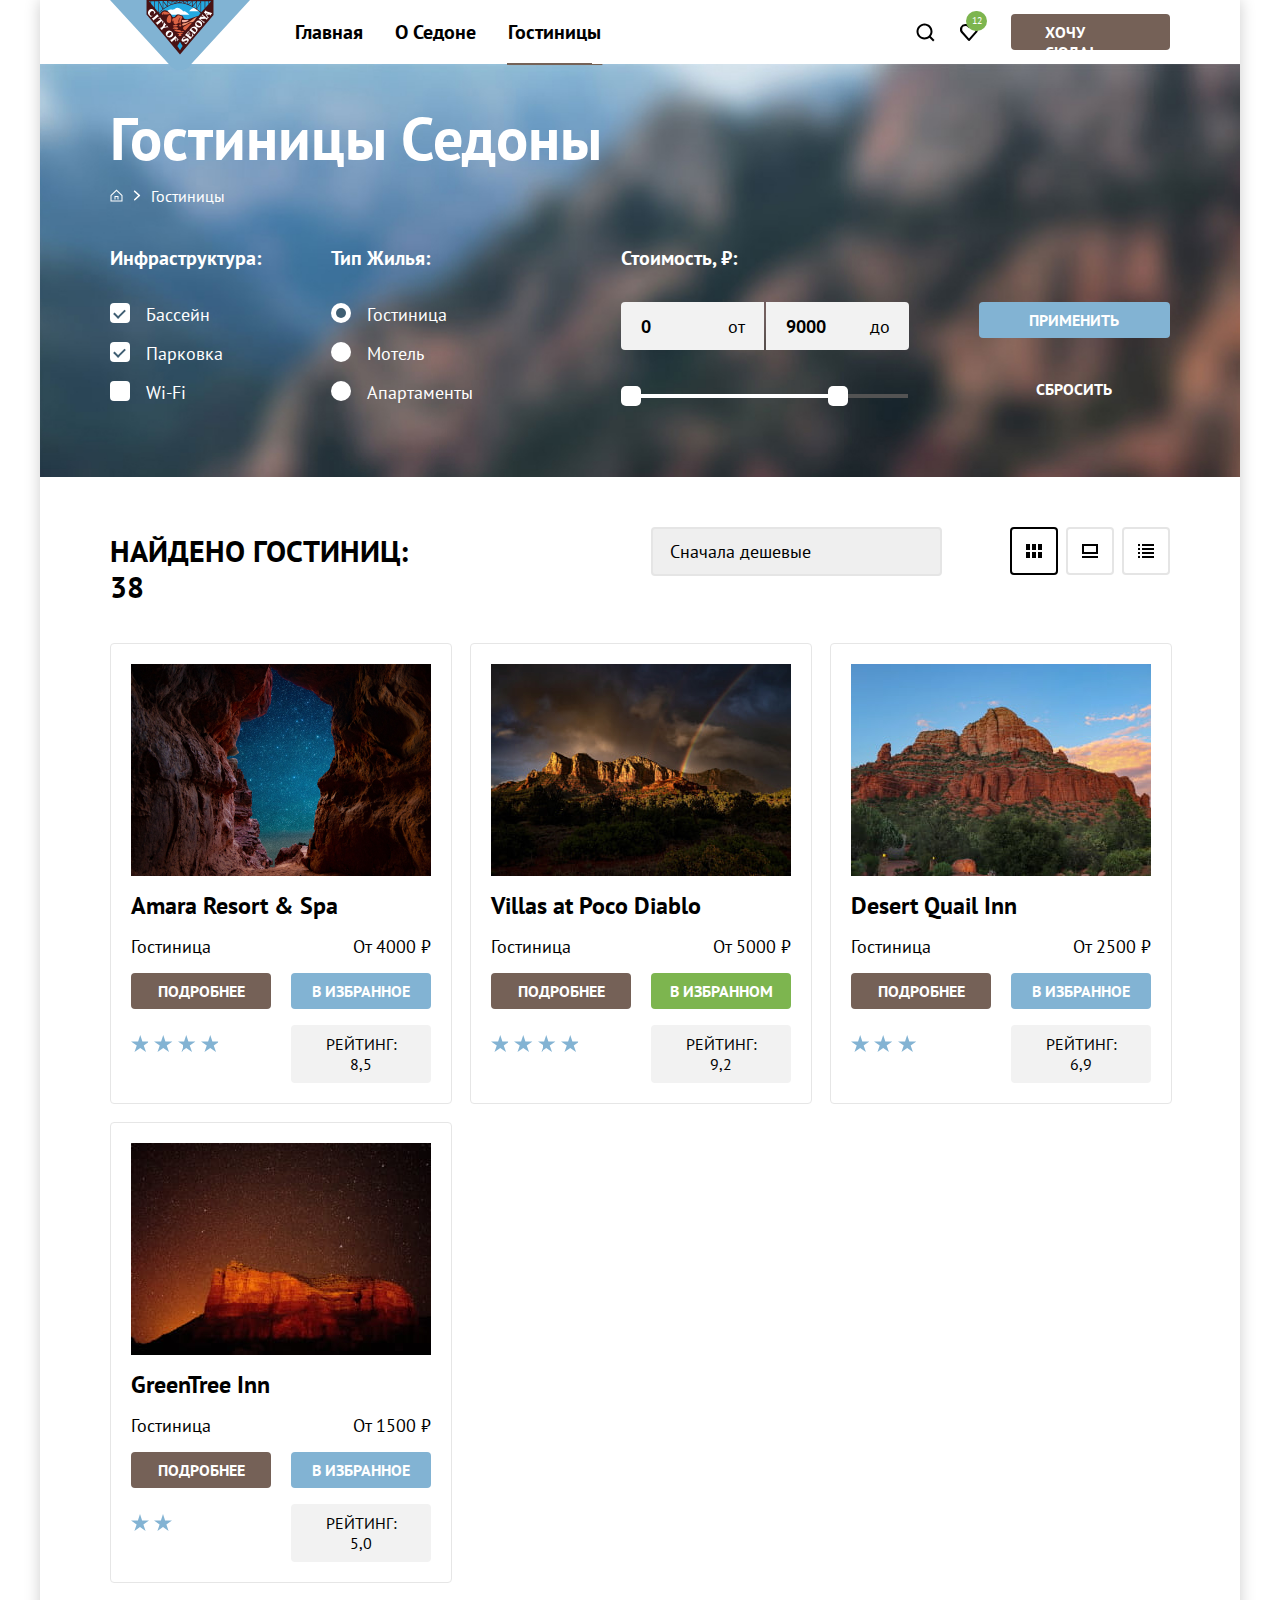
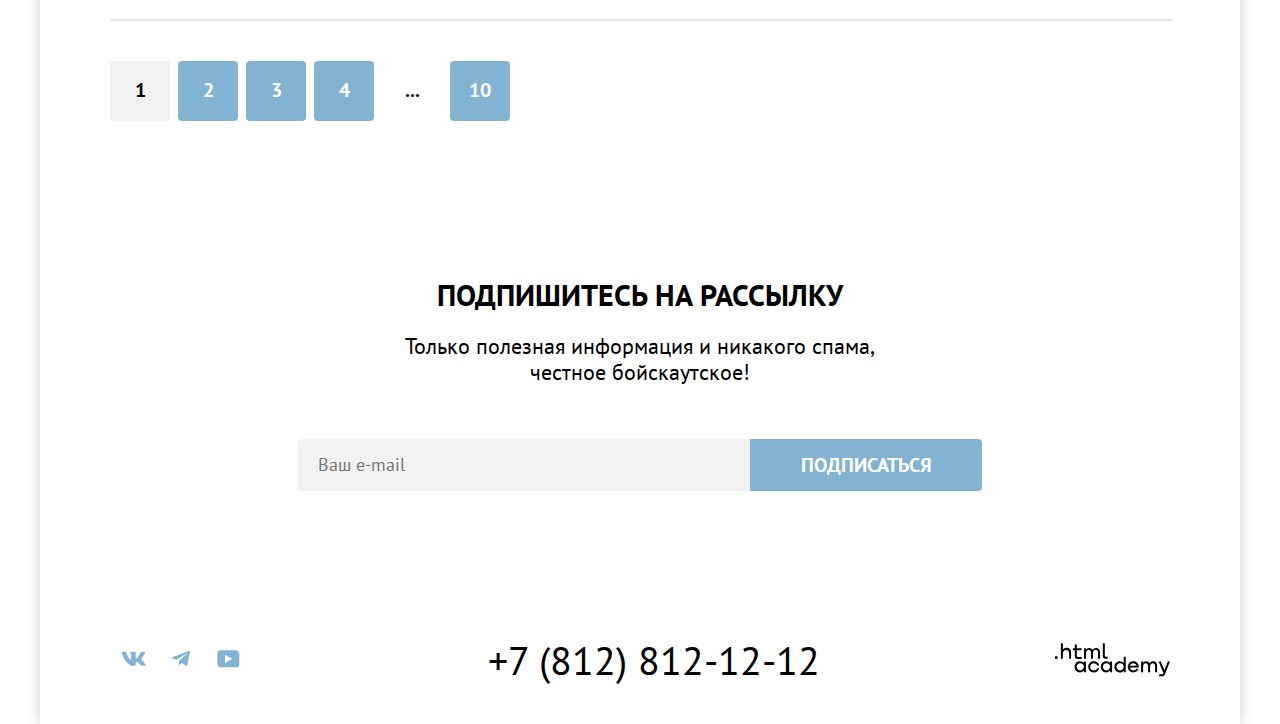
==== commit 6e0b0881: "Стилизация" ====
--- a/catalog.html
+++ b/catalog.html
@@ -22,7 +22,7 @@
               <a href="#" class="menu-link">О Седоне</a>
             </li>
             <li class="menu-item">
-              <a href="#" class="menu-link">Гостиницы</a>
+              <a href="#" class="menu-link menu-active">Гостиницы</a>
             </li>
           </ul>
           <ul class="user-name-list">
@@ -62,20 +62,15 @@
               <a class="breadcrumbs-link" href="./index.html">
                 <img class="icon-main-menu" src="./images/imagecatalog/icon.svg" alt="Иконка главного меню"></a>
             </li>
-<<<<<<< HEAD
-=======
-            <span class="arrow"></span>
->>>>>>> 523f3c5db70cb68787175c4e50ba0bb8ca62d785
+
             <li class="breadcrumbs-item">
               <a class="breadcrumbs-link">Гостиницы</a>
             </li>
           </ul>
           <h2 class="visually-hidden"> Параметры поиска с фильтрами</h2>
-<<<<<<< HEAD
+
           <form class="form" action="https://echo.htmlacademy.ru/" method="get">
-=======
-          <form class="form">
->>>>>>> 523f3c5db70cb68787175c4e50ba0bb8ca62d785
+
             <fieldset class="search-option">
               <legend class="search-option-title">Инфраструктура:</legend>
               <ul class="search-option-list">
@@ -89,13 +84,9 @@
                   <label class="checkbox-label" for="parking">Парковка</label>
                 </li>
                 <li class="search-option-item">
-<<<<<<< HEAD
-                  <input class="checkbox-input visually-hidden" type="checkbox" id="wi-fi" name="wi-fi" >
-                 <label class="checkbox-label" for="wi-fi">Wi-Fi</label>
-=======
-                  <input class="checkbox-input visually-hidden" type="checkbox" id="Wi-Fi" name="Wi-Fi" checked>
-                 <label class="checkbox-label" for="Wi-Fi">Wi-Fi</label>
->>>>>>> 523f3c5db70cb68787175c4e50ba0bb8ca62d785
+                  <input class="checkbox-input visually-hidden" type="checkbox" id="wi-fi" name="wi-fi">
+                  <label class="checkbox-label" for="wi-fi">Wi-Fi</label>
+
                 </li>
               </ul>
             </fieldset>
@@ -103,44 +94,27 @@
               <legend class="search-option-title">Тип Жилья:</legend>
               <ul class="search-option-list">
                 <li class="search-option-item">
-<<<<<<< HEAD
-                 <input class="radio-input visually-hidden" type="radio" name="hotel" id="hotel" checked>
-                  <label class="radio-label" for="hotel" value="hotel">Гостиница</label>
-                </li>
-                <li class="search-option-item">
-                  <input class="radio-input visually-hidden" type="radio" name="hotel" id="motel">
-                  <label class="radio-label" for="motel" value="motel">Мотель</label>
-                </li>
-                <li class="search-option-item">
-                  <input class="radio-input visually-hidden" type="radio" name="hotel" id="apartments">
-                  <label class="radio-label" for="apartments" value="apartment">Апартаменты</label>
-=======
-                 <input class="radio-input visually-hidden" type="radio" name="hotel" id="hotel">
+                  <input class="radio-input visually-hidden" type="radio" name="type" id="hotel" value="hotel" checked>
                   <label class="radio-label" for="hotel">Гостиница</label>
                 </li>
                 <li class="search-option-item">
-                  <input class="radio-input visually-hidden" type="radio" name="hotel" id="motel">
+                  <input class="radio-input visually-hidden" type="radio" name="type" value="motel" id="motel">
                   <label class="radio-label" for="motel">Мотель</label>
                 </li>
                 <li class="search-option-item">
-                  <input class="radio-input visually-hidden" type="radio" name="hotel" id="apartments">
+                  <input class="radio-input visually-hidden" type="radio" name="type" value="apartment" id="apartments">
                   <label class="radio-label" for="apartments">Апартаменты</label>
->>>>>>> 523f3c5db70cb68787175c4e50ba0bb8ca62d785
                 </li>
               </ul>
             </fieldset>
             <fieldset class="search-option">
               <legend class="search-option-title">Стоимость, ₽:</legend>
               <div class="cost">
-<<<<<<< HEAD
+
                 <input class="cost-from" type="text" placeholder="0" value="0" name="min-price">
                 <label class="catalog-filter-from">от</label>
                 <input class="cost-till" type="text" placeholder="9000" value="9000" name="max-price">
-=======
-                <input class="cost-from" type="text" placeholder="0">
-                <label class="catalog-filter-from">от</label>
-                <input class="cost-till" type="text" placeholder="9000">
->>>>>>> 523f3c5db70cb68787175c4e50ba0bb8ca62d785
+
                 <label class="catalog-filter-till">до</label>
               </div>
               <div class="container-cost">
@@ -155,44 +129,30 @@
               </div>
             </fieldset>
             <fieldset class="search-option">
-<<<<<<< HEAD
               <button type="submit" class="apply">Применить</button>
               <button type="reset" class="reset">Сбросить</button>
-=======
-              <a href="#" class="apply">Применить</a>
-              <a href="#" class="reset">Сбросить</a>
->>>>>>> 523f3c5db70cb68787175c4e50ba0bb8ca62d785
             </fieldset>
           </form>
         </section>
         <section class="catalog-hotels">
           <h2 class="hotels">Найдено гостиниц: 38</h2>
           <select class="select-control" aria-label="Сортировка">
+            <span class="appearance"></span>
             <option value="cheap">Сначала дешевые</option>
             <option value="expensive">Сначала дорогие</option>
             <option value="number-stars">По количеству звезд</option>
           </select>
+
           <div class="button-cards">
-<<<<<<< HEAD
-            <a class="button-card" href="#">
-              <span class="cards"></span>
+            <a class="button-view button-tile" href="#">
               <span class="visually-hidden">Показать карточки</span>
-            </a>
-            <a class="button-card" href="#">
-              <span class="big-card"></span>
+
+            </a>
+            <a class="button-view button-card" href="#">
               <span class="visually-hidden">Показать крупные карточки с описанием</span>
-            </a>
-            <a class="button-card" href="#">
-              <span class="list-card"></span>
-=======
-            <a class="button-card cards" href="#">
-              <span class="visually-hidden">Показать карточки</span>
-            </a>
-            <a class="button-card big-card" href="#">
-              <span class="visually-hidden">Показать крупные карточки с описанием</span>
-            </a>
-            <a class="button-card list-card" href="#">
->>>>>>> 523f3c5db70cb68787175c4e50ba0bb8ca62d785
+
+            </a>
+            <a class="button-view button-list" href="#">
               <span class="visually-hidden">Показать список</span>
             </a>
           </div>
@@ -203,86 +163,53 @@
               <img class="hotel-card-image" src="./images/imagecatalog/hotel-1.jpg" alt="">
               <h3 class="hotel-card-title">Amara Resort & Spa</h3>
             </a>
-
-            <div class="prices">
-              <p class="hotel-card-price">Гостиница</p>
-              <p class="price"> От 4000 ₽</p>
-            </div>
-            <div class="cards-container">
-              <a class="hotel-details" href="#">Подробнее</a>
-              <a class="hotel-favorites" href="#">В избранное</a>
-<<<<<<< HEAD
-              <p class="stars-raiting stars-raiting-four"></p>
-=======
-              <p class="stars-raiting"></p>
->>>>>>> 523f3c5db70cb68787175c4e50ba0bb8ca62d785
-              <span class="raiting">Рейтинг: 8,5</span>
-            </div>
+            <p class="hotel-card-price">Гостиница</p>
+            <p class="price"> От 4000 ₽</p>
+            <a class="hotel-details" href="#">Подробнее</a>
+            <a class="hotel-favorites" href="#">В избранное</a>
+            <p class="stars-raiting stars-raiting-four"></p>
+            <span class="raiting">Рейтинг: 8,5</span>
           </li>
           <li class="hotel-card">
             <a class="hotel-card-link" href="hotel.html">
               <img class="hotel-card-image" src="./images/imagecatalog/hotel-2.jpg" alt="">
               <h3 class="hotel-card-title">Villas at Poco Diablo</h3>
             </a>
-            <div class="prices">
-              <p class="hotel-card-price">Гостиница</p>
-              <p class="price">От 5000 ₽</p>
-            </div>
-            <div class="cards-container">
-              <a class="hotel-details" href="#">Подробнее</a>
-              <a class="hotel-favorites" href="#">В избранное</a>
-<<<<<<< HEAD
-              <p class="stars-raiting stars-raiting-four"></p>
-=======
-              <p class="stars-raiting"></p>
->>>>>>> 523f3c5db70cb68787175c4e50ba0bb8ca62d785
-              <span class="raiting">Рейтинг: 9,2</span>
-            </div>
+            <p class="hotel-card-price">Гостиница</p>
+            <p class="price">От 5000 ₽</p>
+            <a class="hotel-details" href="#">Подробнее</a>
+            <a class=" green-button" href="#">В избранном</a>
+            <p class="stars-raiting stars-raiting-four"></p>
+            <span class="raiting">Рейтинг: 9,2</span>
           </li>
           <li class="hotel-card">
             <a class="hotel-card-link" href="hotel.html">
               <img class="hotel-card-image" src="./images/imagecatalog/hotel-3.jpg" alt="">
               <h3 class="hotel-card-title">Desert Quail Inn</h3>
             </a>
-            <div class="prices">
-              <p class="hotel-card-price">Гостиница </p>
-              <p class="price">От 2500 ₽</p>
-            </div>
-            <div class="cards-container">
-              <a class="hotel-details" href="#">Подробнее</a>
-              <a class="hotel-favorites" href="#">В избранное</a>
-<<<<<<< HEAD
-              <p class="stars-raiting stars-raiting-three"></p>
-=======
-              <p class="stars-raiting"></p>
->>>>>>> 523f3c5db70cb68787175c4e50ba0bb8ca62d785
-              <span class="raiting">Рейтинг: 6,9</span>
-            </div>
+            <p class="hotel-card-price">Гостиница </p>
+            <p class="price">От 2500 ₽</p>
+            <a class="hotel-details" href="#">Подробнее</a>
+            <a class="hotel-favorites" href="#">В избранное</a>
+            <p class="stars-raiting stars-raiting-three"></p>
+            <span class="raiting">Рейтинг: 6,9</span>
           </li>
           <li class="hotel-card">
             <a class="hotel-card-link" href="hotel.html">
               <img class="hotel-card-image" src="./images/imagecatalog/hotel-4.jpg" alt="">
               <h3 class="hotel-card-title">GreenTree Inn</h3>
             </a>
-            <div class="prices">
-              <p class="hotel-card-price">Гостиница</p>
-              <p class="price">От 1500 ₽</p>
-            </div>
-            <div class="cards-container">
-              <a class="hotel-details" href="#">Подробнее</a>
-              <a class="hotel-favorites" href="#">В избранное</a>
-<<<<<<< HEAD
-              <p class="stars-raiting stars-raiting-two"></p>
-=======
-              <p class="stars-raiting"></p>
->>>>>>> 523f3c5db70cb68787175c4e50ba0bb8ca62d785
-              <span class="raiting">Рейтинг: 5,0</span>
-            </div>
+            <p class="hotel-card-price">Гостиница</p>
+            <p class="price">От 1500 ₽</p>
+            <a class="hotel-details" href="#">Подробнее</a>
+            <a class="hotel-favorites" href="#">В избранное</a>
+            <p class="stars-raiting stars-raiting-two"></p>
+            <span class="raiting">Рейтинг: 5,0</span>
           </li>
         </ul>
         <ul class="pagination">
           <li class="pagination-item1">
-            <a class="pagination-current pagination-link">1</a>
+            <a class="pagination-link pagination-current ">1</a>
           </li>
           <li class="pagination-item">
             <a class="pagination-link" href="#">2</a>
@@ -300,11 +227,7 @@
             <a class="pagination-link" href="#">10</a>
           </li>
         </ul>
-
       </main>
-
-
-
       <footer class="page-footer">
         <section class="subscribe-catalog">
           <h2 class="subscribe-title-catalog">Подпишитесь на рассылку</h2>
--- a/styles/styles.css
+++ b/styles/styles.css
@@ -14,6 +14,7 @@
   font-display: swap;
 }
 
+
 .body {
   font-family: "PT Sans", "Arial", sans-serif;
   font-size: 18px;
@@ -23,10 +24,12 @@
   background-color: #ffffff;
   margin: 0;
   padding: 0;
-  min-height: 100%;
 }
 
 .container {
+  display: flex;
+  flex-direction: column;
+  min-height: 100vh;
   width: 1200px;
   margin-left: auto;
   margin-right: auto;
@@ -73,9 +76,7 @@
   flex-wrap: wrap;
 }
 
-.menu-item {
-  padding: 19px 16px;
-}
+.menu-item {}
 
 .menu-item:hover {
   background-color: rgba(131, 179, 211, 0.158);
@@ -90,13 +91,25 @@
 }
 
 .menu-link {
-  margin: 0;
-  padding: 0;
+  display: block;
+  margin: 0;
+  padding: 20px 16px;
   font-size: 20px;
   font-weight: 700;
   line-height: 24px;
   color: #000000;
   text-decoration: none;
+  position: relative;
+}
+
+.menu-active::after {
+  content: "";
+  position: absolute;
+  bottom: -1px;
+  left: 15px;
+  width: 68%;
+  height: 1px;
+  border-bottom: 2px solid #756257;
 }
 
 .user-name-list {
@@ -201,7 +214,7 @@
   background-color: #756157;
   border-radius: 4px;
   display: block;
-  padding: 8px 34px;
+  padding: 8px 33px 8px 34px;
 }
 
 .user-menu-want:hover {
@@ -221,6 +234,7 @@
 }
 
 .page-main {
+  flex-grow: 1;
   margin: 0;
   padding: 0;
   list-style: none;
@@ -264,16 +278,17 @@
 }
 
 .reason-slogan {
-  margin: 0;
+  margin: 0 auto;
   font-size: 30px;
   font-weight: 700;
   line-height: 36px;
   text-align: center;
   text-transform: uppercase;
+  max-width: 660px;
 }
 
 .reason-describe {
-  margin: 0;
+  margin: 0 auto;
   padding-top: 25px;
   padding-bottom: 90px;
   font-size: 22px;
@@ -281,6 +296,7 @@
   font-weight: 400;
   line-height: 26px;
   text-align: center;
+  max-width: 660px;
 }
 
 .reason-list {
@@ -314,6 +330,7 @@
 }
 
 .div-img {
+  position: relative;
   background: #82b3d3;
   color: #ffffff;
   padding: 102px 0;
@@ -334,27 +351,42 @@
   font-size: 24px;
   font-weight: 700;
   line-height: 28px;
+}
+
+.describe-blue {
+  width: 230px;
+  margin: 0 auto;
+  padding-top: 62px;
+  position: relative;
+}
+
+.describe-blue::before {
+  content: "";
+  position: absolute;
+  width: 60px;
+  height: 2px;
+  border-top: 2px solid rgba(255, 255, 255, 0.302);
+  left: 50%;
+  transform: translateX(-50%);
+  top: 29px;
 }
 
 .describe {
   width: 230px;
   margin: 0 auto;
   padding-top: 62px;
-<<<<<<< HEAD
   position: relative;
 }
 
 .describe::before {
   content: "";
   position: absolute;
-  width: 50px;
-  height: 1px;
-  border-top: 2px solid red;
+  width: 60px;
+  height: 2px;
+  border-top: 2px solid rgba(0, 0, 0, 0.302);
   left: 50%;
   transform: translateX(-50%);
   top: 29px;
-=======
->>>>>>> 523f3c5db70cb68787175c4e50ba0bb8ca62d785
 }
 
 .service {
@@ -362,21 +394,23 @@
 }
 
 .service-slogan {
-  margin: 0;
+  margin: 0 auto;
   text-align: center;
   font-weight: 700;
   font-size: 30px;
   line-height: 36px;
   text-transform: uppercase;
+  max-width: 600px;
 }
 
 .service-desc {
-  margin: 0 0 63px;
+  margin: 0 auto 63px;
   padding-top: 20px;
   text-align: center;
   font-weight: 400;
   font-size: 22px;
   line-height: 26px;
+  max-width: 600px;
 }
 
 .advantages {
@@ -455,6 +489,7 @@
   padding: 0;
   text-align: center;
   padding-bottom: 20px;
+  max-width: 600px;
 }
 
 .search-desc {
@@ -512,23 +547,25 @@
 }
 
 .subscribe-title {
-  margin: 0;
+  margin: 0 auto;
   color: #ffffff;
   font-size: 30px;
   font-weight: 700;
   line-height: 36px;
   text-align: center;
   text-transform: uppercase;
+  max-width: 600px;
 }
 
 .subscribe-desc {
-  margin: 0;
-  padding-top: 20px;
+  margin: 0 auto;
+  padding-top: 21px;
   color: #ffffff;
   text-align: center;
   font-size: 22px;
   font-weight: 400;
   line-height: 26px;
+  max-width: 600px;
 }
 
 .subscribe-form {
@@ -584,7 +621,7 @@
 .social {
   justify-content: space-between;
   display: flex;
-  padding: 44px 70px;
+  padding: 43px 70px;
 }
 
 .social-list {
@@ -710,6 +747,7 @@
 }
 
 .navigation-logo {
+  display: block;
   color: #000000;
 }
 
@@ -737,7 +775,7 @@
   background-image: url("../images/imagecatalog/filtr.jpg");
   background-repeat: no-repeat;
   background-size: cover;
-  padding: 34px 70px 54px 70px;
+  padding: 35px 70px 55px 70px;
 }
 
 .inner-header-title {
@@ -750,10 +788,7 @@
 }
 
 .breadcrumbs {
-<<<<<<< HEAD
   flex-wrap: wrap;
-=======
->>>>>>> 523f3c5db70cb68787175c4e50ba0bb8ca62d785
   width: 1060px;
   margin-top: 8px;
   padding: 0;
@@ -761,7 +796,6 @@
   display: flex;
 }
 
-<<<<<<< HEAD
 .breadcrumbs-item {
   position: relative;
   padding-right: 23px;
@@ -784,11 +818,7 @@
   display: none;
 }
 
-=======
-.breadcrumbs-item {}
-
-
->>>>>>> 523f3c5db70cb68787175c4e50ba0bb8ca62d785
+
 .breadcrumbs-link {
   width: 6px;
   height: 9px;
@@ -812,11 +842,8 @@
   display: grid;
   grid-template-columns: 151px 221px 288px 191px;
   justify-content: space-between;
-<<<<<<< HEAD
-  padding-top: 22px;
-=======
   padding-top: 21px;
->>>>>>> 523f3c5db70cb68787175c4e50ba0bb8ca62d785
+
 }
 
 .search-option {
@@ -838,16 +865,10 @@
 
 .search-option-list {
   position: relative;
-<<<<<<< HEAD
   margin-top: 33px;
-=======
-  margin-top: 34px;
->>>>>>> 523f3c5db70cb68787175c4e50ba0bb8ca62d785
   padding: 0;
   align-items: flex-start;
-  gap: 16px;
-  flex-direction: column;
-  display: flex;
+
 }
 
 .search-option-item {
@@ -857,7 +878,7 @@
   padding: 0;
   list-style-type: none;
   color: #ffffff;
-
+  margin-top: 16px;
 }
 
 .checkbox-label {
@@ -895,11 +916,8 @@
   display: none;
 }
 
-<<<<<<< HEAD
+
 .checkbox-input:checked+.checkbox-label::after {
-=======
-.checkbox-input:checked + .checkbox-label::after {
->>>>>>> 523f3c5db70cb68787175c4e50ba0bb8ca62d785
   display: block;
 }
 
@@ -936,22 +954,15 @@
   display: none;
 }
 
-<<<<<<< HEAD
+
 .radio-input:checked+.radio-label::after {
-=======
-.radio-input:checked + .radio-label::after {
->>>>>>> 523f3c5db70cb68787175c4e50ba0bb8ca62d785
   display: block;
 }
 
 .cost {
   position: relative;
   display: flex;
-<<<<<<< HEAD
   margin-top: 32px;
-=======
-  margin-top: 33px;
->>>>>>> 523f3c5db70cb68787175c4e50ba0bb8ca62d785
   gap: 2px;
 }
 
@@ -962,15 +973,32 @@
   border-radius: 4px 0 0 4px;
   border: none;
   box-sizing: border-box;
-  padding: 12px 20px 12px 20px;
+  padding: 15px 20px 15px 20px;
+  font-family: 'PT Sans', "Arial", sans-serif;
+  font-weight: 700;
+  font-size: 18px;
+  line-height: 24px;
+  color: #000000;
+}
+
+.cost-from:hover {
+  background: #e6e6e6;
+}
+
+.cost-from:focus {
+  background: #e6e6e6;
+  border: 3px solid #83b3d3;
+}
+
+.cost-from:active {
+  background: #f2f2f2;
+  border: 3px solid #000000;
 }
 
 
 .catalog-filter-from {
   position: absolute;
   top: 14px;
-  right: 0;
-  bottom: 0;
   left: 107px;
 }
 
@@ -981,7 +1009,26 @@
   border-radius: 0 4px 4px 0;
   border: none;
   box-sizing: border-box;
-  padding: 12px 20px 12px 20px;
+  padding: 15px 20px 15px 20px;
+  font-family: 'PT Sans', "Arial", sans-serif;
+  font-weight: 700;
+  font-size: 18px;
+  line-height: 24px;
+  color: #000000;
+}
+
+.cost-till:hover {
+  background: #e6e6e6;
+}
+
+.cost-till:focus {
+  background: #e6e6e6;
+  border: 3px solid #83b3d3;
+}
+
+.cost-till:active {
+  background: #f2f2f2;
+  border: 3px solid #000000;
 }
 
 .catalog-filter-till {
@@ -1033,6 +1080,16 @@
   z-index: 10;
 }
 
+.handler:hover {}
+
+.handler:focus {
+  border: 3px solid #83b3d3;
+}
+
+.handler:active {
+  border: 2px solid #83b3d3;
+}
+
 .handler-min {
   left: 0;
 }
@@ -1042,8 +1099,9 @@
 }
 
 .apply {
+  font-family: "PT Sans", "Arial", sans-serif;
   display: block;
-  margin-top: 57px;
+  margin-top: 56px;
   font-weight: 700;
   font-size: 16px;
   line-height: 20px;
@@ -1056,10 +1114,7 @@
   width: 191px;
   padding: 8px 50px 8px 50px;
   border-radius: 4px;
-<<<<<<< HEAD
   border: none;
-=======
->>>>>>> 523f3c5db70cb68787175c4e50ba0bb8ca62d785
 }
 
 .apply:hover {
@@ -1079,6 +1134,7 @@
 }
 
 .reset {
+  font-family: "PT Sans", "Arial", sans-serif;
   display: block;
   margin-top: 33px;
   font-weight: 700;
@@ -1091,11 +1147,9 @@
   box-sizing: border-box;
   width: 191px;
   padding: 8px 50px 8px 50px;
-<<<<<<< HEAD
   background: transparent;
   border: none;
-=======
->>>>>>> 523f3c5db70cb68787175c4e50ba0bb8ca62d785
+
 }
 
 .reset:hover {
@@ -1114,13 +1168,14 @@
 
 
 .catalog-hotels {
-  padding: 50px 70px 39px;
+  padding: 50px 70px 38px;
   display: flex;
   width: 1060px;
 }
 
 .hotels {
-  padding-top: 7px;
+  min-width: 338px;
+  padding-top: 6px;
   margin: 0;
   font-weight: 700;
   font-size: 30px;
@@ -1129,7 +1184,9 @@
 }
 
 .select-control {
-  margin-left: 200px;
+  font-family: "PT Sans";
+  padding: 12px 17px 12px 17px;
+  margin-left: 201px;
   font-weight: 400;
   font-size: 18px;
   line-height: 21px;
@@ -1137,6 +1194,34 @@
   border: 2px solid #e5e5e5;
   width: 292px;
   height: 49px;
+  appearance: none;
+  background-image: url("../images/imagecatalog/appearance.svg");
+  background-repeat: no-repeat;
+  background-position: right 18px top 18px;
+
+}
+
+.select-control:hover {
+  border: 2px solid #68a2ca;
+}
+
+.select-control:focus {
+  border: 2px solid #68a2ca;
+}
+
+.select-control:active {
+  border: 2px solid #3f5e72;
+}
+
+.select-control:disabled {
+  border: 2px solid rgba(0, 0, 0, 0.302);
+}
+
+.appearance {
+  width: 20px;
+  height: 20px;
+  background-image: url("../images/imagecatalog/appearance.svg");
+  background-repeat: no-repeat;
 }
 
 .cheap {}
@@ -1146,98 +1231,76 @@
 .number-stars {}
 
 .button-cards {
-<<<<<<< HEAD
-  display: flex;
-  width: 230px;
+  margin-left: 28px;
+  display: flex;
+  width: 200px;
   flex-wrap: wrap;
   gap: 8px;
   justify-content: flex-end;
 }
 
-.button-card {
-  position: relative;
-=======
-  margin-left: 66px;
-  display: flex;
-  width: 164px;
-  flex-wrap: wrap;
-  gap: 10px;
-}
-
-.button-card {
->>>>>>> 523f3c5db70cb68787175c4e50ba0bb8ca62d785
+.button-view {
   display: block;
   width: 44px;
   height: 44px;
   border: 2px solid #e5e5e5;
   border-radius: 4px;
 }
-<<<<<<< HEAD
-.button-card:first-child {
-  border: 2px solid #000000;
-}
-.cards {
-  position: absolute;
-  top: 15px;
-  left: 13px;
-  display: block;
-  height: 20px;
-  width: 20px;
-=======
-.cards {
->>>>>>> 523f3c5db70cb68787175c4e50ba0bb8ca62d785
+
+.button-tile {
+  border-color: #000000;
+  background-position: center;
   background-image: url("../images/imagecatalog/view1.svg");
   background-repeat: no-repeat;
-  text-align: center;
-}
-<<<<<<< HEAD
-
-.big-card {
-  position: absolute;
-  top: 15px;
-  left: 15px;
-  display: block;
-  height: 20px;
-  width: 20px;
+}
+
+.button-card {
   background-image: url("../images/imagecatalog/view2.svg");
   background-repeat: no-repeat;
-  text-align: center;
-}
-
-.list-card {
-  position: absolute;
-  top: 15px;
-  left: 15px;
-  display: block;
-  height: 20px;
-  width: 20px;
+  background-position: center;
+}
+
+.button-list {
   background-image: url("../images/imagecatalog/veiw3.svg");
   background-repeat: no-repeat;
-  text-align: center;
-}
-
-
-=======
->>>>>>> 523f3c5db70cb68787175c4e50ba0bb8ca62d785
+  background-position: center;
+}
+
+
 .product-list {
   display: grid;
   grid-template-columns: repeat(3, 340px);
-  gap: 20px;
   padding: 0;
   margin: 0 70px;
   list-style: none;
-  row-gap: 19px;
+  row-gap: 18px;
+  column-gap: 20px;
+  position: relative;
+}
+
+.product-list::after {
+  content: "";
+  position: absolute;
+  border: 1px solid #e6e6e6;
+  width: 1060px;
+  height: 0px;
+  bottom: -38px;
 }
 
 .hotel-card {
+  grid-template-columns: 140px 140px;
+  column-gap: 20px;
+  display: grid;
+  row-gap: 16px;
   width: 300px;
-  height: 398px;
+  min-height: 398px;
   border-radius: 4px;
   border: 1px solid #e6e6e6;
   padding: 20px;
 }
 
 .hotel-card-link {
+  grid-column: 1 / -1;
   text-decoration: none;
   color: #000000;
 }
@@ -1250,25 +1313,9 @@
   font-weight: 700;
   font-size: 24px;
   line-height: 28px;
-
-
-}
-
-.cards-container {
-  display: grid;
-  grid-template-columns: 140px 140px;
-  grid-template-rows: 37px 37px;
-  row-gap: 16px;
-  column-gap: 20px;
-}
-
-.prices {
-  display: flex;
-  justify-content: space-between;
-  width: 300px;
-  padding-top: 16px;
-  padding-bottom: 17px;
-}
+}
+
+
 
 .hotel-card-price {
   grid-column: 1 / 2;
@@ -1280,11 +1327,9 @@
   grid-column: 2 / 2;
   margin: 0;
   padding: 0;
-}
-
-.details {
-  width: 150px;
-}
+  text-align: end;
+}
+
 
 .hotel-details {
   grid-column: 1 / 2;
@@ -1296,9 +1341,11 @@
   background-color: #756157;
   text-decoration: none;
   text-transform: uppercase;
-  padding: 8px 26px;
+  padding: 8px 25px;
   box-sizing: border-box;
   border-radius: 4px;
+  width: 140px;
+  height: 36px;
 }
 
 .hotel-details:hover {
@@ -1327,9 +1374,44 @@
   background-color: #82B3D3;
   text-decoration: none;
   text-transform: uppercase;
-  padding: 8px 20px;
+  padding: 8px 15px;
   box-sizing: border-box;
   border-radius: 4px;
+  width: 140px;
+  height: 36px;
+}
+
+.green-button {
+  font-weight: 700;
+  font-size: 16px;
+  line-height: 20px;
+  text-align: center;
+  text-decoration: none;
+  text-transform: uppercase;
+  color: #ffffff;
+  padding: 8px 15px;
+  box-sizing: border-box;
+  border-radius: 4px;
+  width: 140px;
+  height: 36px;
+  background: #7db54f;
+}
+
+.green-button:hover {
+  background: #6c9e42;
+}
+
+.green-button:focus {
+  background: #6c9e42;
+}
+
+.green-button:active {
+  background: #7db54f;
+  color: rgba(255, 255, 255, 0.302);
+}
+
+.green-button:disabled {
+  background: #e5e5e5;
 }
 
 .hotel-favorites:hover {
@@ -1348,16 +1430,8 @@
   background: #e5e5e5;
 }
 
-.stars {
-  padding-top: 17px;
-  display: flex;
-  width: 300px;
-  justify-content: space-between;
-}
-
 .stars-raiting {
-  margin: 0;
-<<<<<<< HEAD
+  margin: 10px 0;
   height: 17px;
   background: url("../images/star.svg") space 0 0;
 }
@@ -1380,8 +1454,7 @@
 
 .stars-raiting-five {
   width: 107px;
-=======
->>>>>>> 523f3c5db70cb68787175c4e50ba0bb8ca62d785
+
 }
 
 .raiting {
@@ -1391,24 +1464,20 @@
   font-size: 16px;
   line-height: 20px;
   text-align: center;
-  padding: 8px 22px;
+  padding: 9px 22px;
   border-radius: 4px;
 }
 
 .pagination {
-  display: flex;
+  margin-bottom: 22px;
+  margin-top: 39px;
+  display: flex;
+  flex-wrap: wrap;
   gap: 8px;
   padding: 39px 70px;
 }
 
 .pagination-item {
-  /* font-weight: 700;
-  font-size: 20px;
-  line-height: 36px;
-  background-color: #82b3d3;
-  width: 60px;
-  height: 60px;
-  border-radius: 4px; */
   list-style: none;
 }
 
@@ -1420,6 +1489,10 @@
   list-style: none;
 }
 
+.pagination-item1:hover {
+  background-color: #f2f2f2;
+}
+
 .pagination-link {
   min-width: 60px;
   height: 60px;
@@ -1439,11 +1512,14 @@
 .pagination-current {
   color: #000000;
   background-color: #f2f2f2;
-
 }
 
 .pagination-link:hover {
   background-color: #68a2ca;
+}
+
+.pagination-current:hover {
+  background-color: #f2f2f2;
 }
 
 .pagination-link:focus {
@@ -1473,29 +1549,31 @@
 .page-footer {}
 
 .subscribe-catalog {
-  padding-top: 96px;
+  padding-top: 95px;
   margin: 0;
   padding-bottom: 52px;
 }
 
 .subscribe-title-catalog {
-  margin: 0;
+  margin: 0 auto;
   color: #000000;
   font-size: 30px;
   font-weight: 700;
   line-height: 36px;
   text-align: center;
   text-transform: uppercase;
+  max-width: 600px;
 }
 
 .subscribe-desc-catalog {
-  margin: 0;
+  margin: 0 auto;
   padding-top: 20px;
   color: #000000;
   text-align: center;
   font-size: 22px;
   font-weight: 400;
   line-height: 26px;
+  max-width: 600px;
 }
 
 .email {
@@ -1511,3 +1589,165 @@
   box-sizing: border-box;
   background-color: #f2f2f2;
 }
+
+.modal {
+  position: fixed;
+  top: 0;
+  left: 0;
+  width: 100%;
+  height: 100%;
+  background: rgba(242, 242, 242, 0.8);
+  display: flex;
+  justify-content: center;
+  align-items: center;
+  box-shadow: 0 25px 50px rgba(0, 0, 0, 0.15);
+
+}
+
+.modal-close {
+  display: none;
+}
+
+.modal-container {
+  position: relative;
+  width: 717px;
+  min-height: 576px;
+  background: #ffffff;
+  padding: 64px 70px 64px 70px;
+  border-radius: 30px;
+  box-sizing: border-box;
+}
+
+.modal-close-button {
+  width: 52px;
+  height: 52px;
+  position: absolute;
+  top: 64px;
+  right: 51px;
+  background-image: url("../images/imagemodal/close.png");
+  background-repeat: no-repeat;
+  background-position: center;
+  border-radius: 50%;
+  border: none;
+}
+
+.modal-content {}
+
+.modal-title {
+  padding: 0;
+  margin: 0;
+  font-weight: 700;
+  font-size: 30px;
+  line-height: 36px;
+  text-transform: uppercase;
+}
+
+.modal-form {
+  margin-top: 63px;
+}
+
+.form-container {
+  display: flex;
+  justify-content: space-between;
+  align-items: center;
+}
+
+.modal-label-form {
+  font-weight: 700;
+  font-size: 20px;
+  line-height: 24px;
+  align-items: center;
+  text-transform: capitalize;
+}
+
+.comment {
+  margin: 4px 0 24px 157px;
+  padding: 0;
+  font-weight: 400;
+  font-size: 16px;
+  line-height: 21px;
+  color: #ff5757;
+}
+
+.comment2 {
+  margin: 3px 0 30px 158px;
+  padding: 0;
+  font-weight: 400;
+  font-size: 16px;
+  line-height: 21px;
+  color: #000000;
+}
+
+.date {
+  width: 440px;
+  padding: 16px 20px;
+  background-color: #f2f2f2;
+  border: none;
+  border-radius: 4px;
+  box-sizing: border-box;
+}
+
+.container-people {
+  margin-bottom: 40px;
+  display: flex;
+  width: 577px;
+}
+
+.people {
+  display: flex;
+  width: 247px;
+}
+
+.container-number {
+  background-color: #f2f2f2;
+  width: 121px;
+}
+
+.minus {
+  margin: 0;
+  padding: 0;
+  border: none;
+  width: 40px;
+  height: 48px;
+}
+
+.plus {
+  margin: 0;
+  padding: 0;
+  border: none;
+  width: 40px;
+  height: 48px;
+}
+
+.adults {
+  margin: 0;
+  padding: 0;
+  background-color: #f2f2f2;
+  border: none;
+  width: 31px;
+  height: 42px;
+}
+
+.children {
+  margin: 0;
+  padding: 0;
+  background-color: #f2f2f2;
+  border: none;
+  width: 31px;
+  height: 42px;
+}
+
+.button-modal {
+  width: 577px;
+  padding: 18px 77px;
+  background: #83B3D3;
+  border-radius: 10px;
+  border: none;
+  font-weight: 700;
+  font-size: 20px;
+  line-height: 24px;
+  align-items: center;
+  text-align: center;
+  text-transform: uppercase;
+  color: #FFFFFF;
+}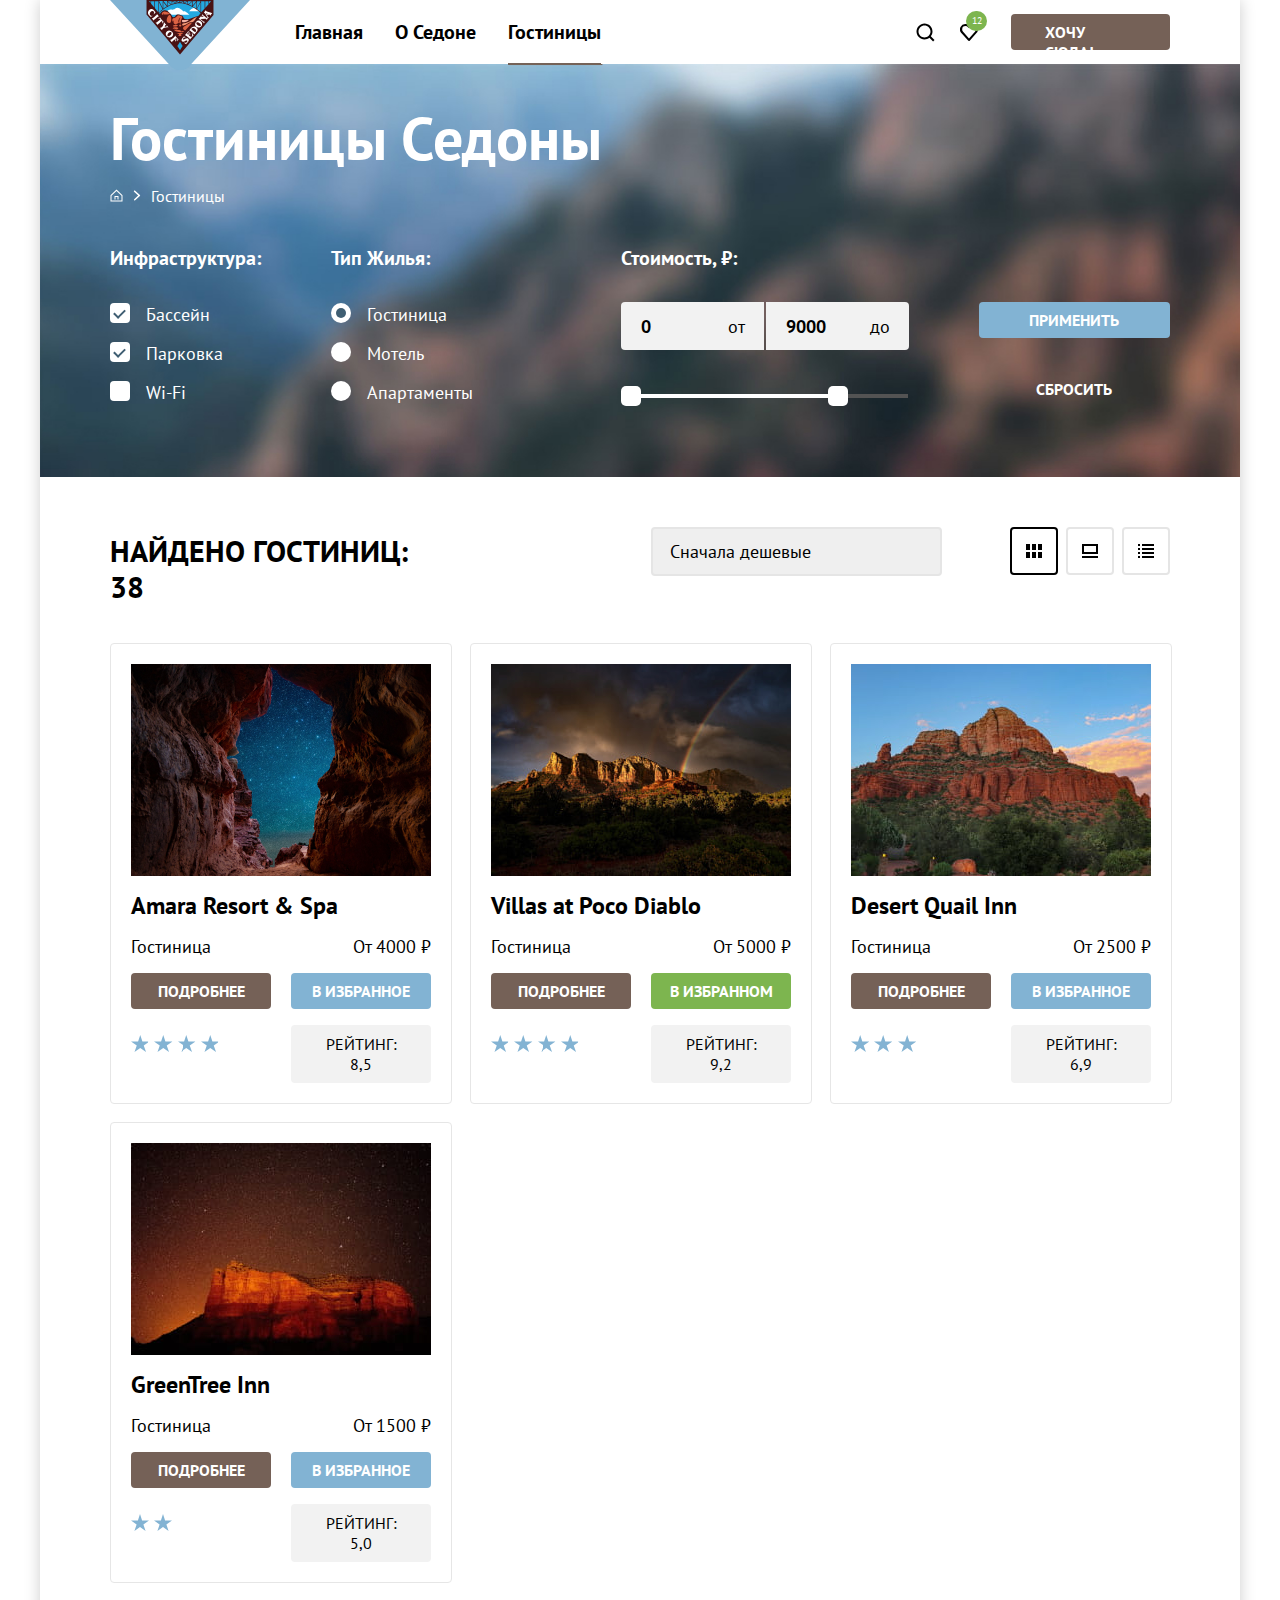
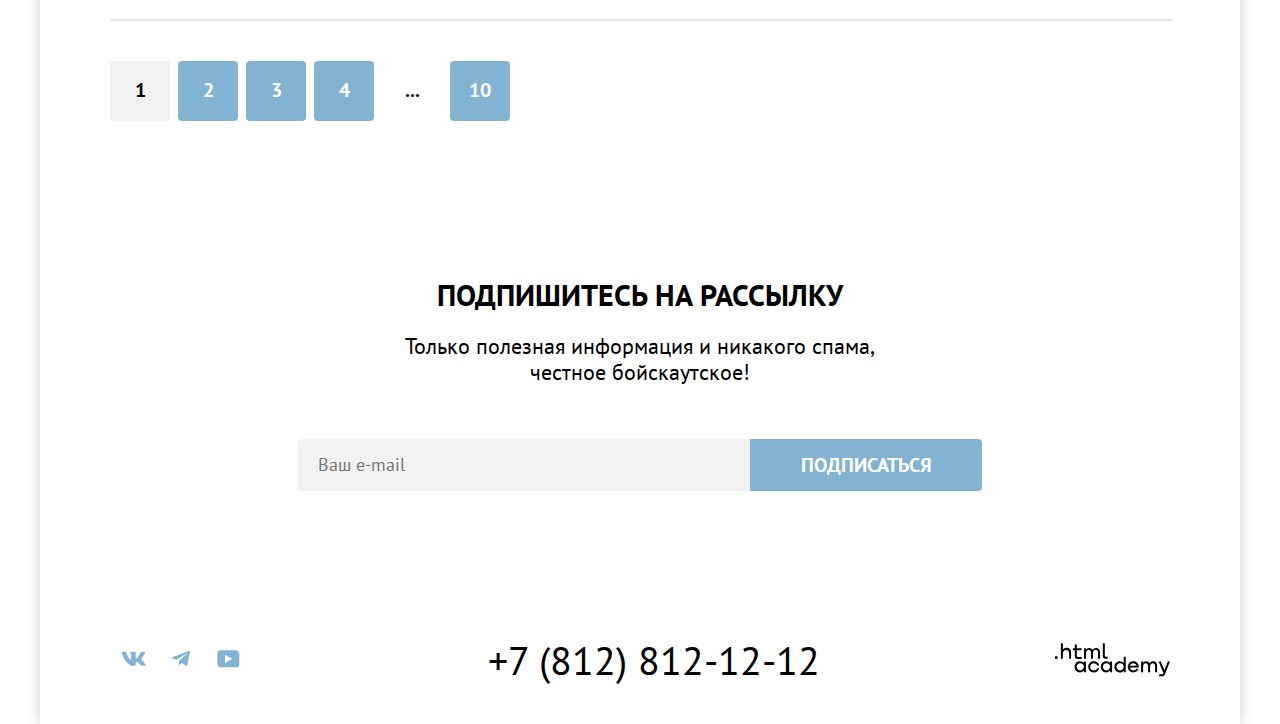
==== commit 6730a538: "Merge branch 'master' of https://github.com/Armine999/2478825-sedona-1" ====
--- a/catalog.html
+++ b/catalog.html
@@ -84,6 +84,7 @@
                   <label class="checkbox-label" for="parking">Парковка</label>
                 </li>
                 <li class="search-option-item">
+
                   <input class="checkbox-input visually-hidden" type="checkbox" id="wi-fi" name="wi-fi">
                   <label class="checkbox-label" for="wi-fi">Wi-Fi</label>
 
@@ -94,16 +95,22 @@
               <legend class="search-option-title">Тип Жилья:</legend>
               <ul class="search-option-list">
                 <li class="search-option-item">
+
                   <input class="radio-input visually-hidden" type="radio" name="type" id="hotel" value="hotel" checked>
+
+
                   <label class="radio-label" for="hotel">Гостиница</label>
                 </li>
                 <li class="search-option-item">
                   <input class="radio-input visually-hidden" type="radio" name="type" value="motel" id="motel">
+
                   <label class="radio-label" for="motel">Мотель</label>
+
                 </li>
                 <li class="search-option-item">
                   <input class="radio-input visually-hidden" type="radio" name="type" value="apartment" id="apartments">
                   <label class="radio-label" for="apartments">Апартаменты</label>
+
                 </li>
               </ul>
             </fieldset>
@@ -144,6 +151,7 @@
           </select>
 
           <div class="button-cards">
+
             <a class="button-view button-tile" href="#">
               <span class="visually-hidden">Показать карточки</span>
 
@@ -153,7 +161,9 @@
 
             </a>
             <a class="button-view button-list" href="#">
+
               <span class="visually-hidden">Показать список</span>
+              <span class="list-card"></span>
             </a>
           </div>
         </section>
@@ -163,42 +173,49 @@
               <img class="hotel-card-image" src="./images/imagecatalog/hotel-1.jpg" alt="">
               <h3 class="hotel-card-title">Amara Resort & Spa</h3>
             </a>
+
             <p class="hotel-card-price">Гостиница</p>
             <p class="price"> От 4000 ₽</p>
             <a class="hotel-details" href="#">Подробнее</a>
             <a class="hotel-favorites" href="#">В избранное</a>
             <p class="stars-raiting stars-raiting-four"></p>
             <span class="raiting">Рейтинг: 8,5</span>
+
           </li>
           <li class="hotel-card">
             <a class="hotel-card-link" href="hotel.html">
               <img class="hotel-card-image" src="./images/imagecatalog/hotel-2.jpg" alt="">
               <h3 class="hotel-card-title">Villas at Poco Diablo</h3>
             </a>
+
             <p class="hotel-card-price">Гостиница</p>
             <p class="price">От 5000 ₽</p>
             <a class="hotel-details" href="#">Подробнее</a>
             <a class=" green-button" href="#">В избранном</a>
             <p class="stars-raiting stars-raiting-four"></p>
             <span class="raiting">Рейтинг: 9,2</span>
+
           </li>
           <li class="hotel-card">
             <a class="hotel-card-link" href="hotel.html">
               <img class="hotel-card-image" src="./images/imagecatalog/hotel-3.jpg" alt="">
               <h3 class="hotel-card-title">Desert Quail Inn</h3>
             </a>
+
             <p class="hotel-card-price">Гостиница </p>
             <p class="price">От 2500 ₽</p>
             <a class="hotel-details" href="#">Подробнее</a>
             <a class="hotel-favorites" href="#">В избранное</a>
             <p class="stars-raiting stars-raiting-three"></p>
             <span class="raiting">Рейтинг: 6,9</span>
+
           </li>
           <li class="hotel-card">
             <a class="hotel-card-link" href="hotel.html">
               <img class="hotel-card-image" src="./images/imagecatalog/hotel-4.jpg" alt="">
               <h3 class="hotel-card-title">GreenTree Inn</h3>
             </a>
+
             <p class="hotel-card-price">Гостиница</p>
             <p class="price">От 1500 ₽</p>
             <a class="hotel-details" href="#">Подробнее</a>
@@ -221,7 +238,7 @@
             <a class="pagination-link" href="#">4</a>
           </li>
           <li class="pagination-item">
-            <div class="pagination-link-more">...</div>
+            <a class="pagination-link-more">...</a>
           </li>
           <li class="pagination-item">
             <a class="pagination-link" href="#">10</a>
--- a/styles/styles.css
+++ b/styles/styles.css
@@ -13,7 +13,6 @@
   src: url("../fonts/ptsans-700.woff2") format(woff2);
   font-display: swap;
 }
-
 
 .body {
   font-family: "PT Sans", "Arial", sans-serif;
@@ -53,6 +52,15 @@
   opacity: 0.6;
 }
 
+.logo-link:focus {
+  outline: none;
+  opacity: 0.6;
+}
+
+.logo-link:active {
+  opacity: 1;
+}
+
 .logo {}
 
 .navigation {
@@ -78,17 +86,22 @@
 
 .menu-item {}
 
-.menu-item:hover {
+.menu-link:hover {
+  opacity: 0.7;
   background-color: rgba(131, 179, 211, 0.158);
 }
 
-.menu-item:focus {
+.menu-link:focus {
+  opacity: 0.7;
+  outline: none;
   background-color: rgba(131, 179, 211, 0.158);
 }
 
-.menu-item:active {
+.menu-link:active {
+  opacity: 1.0;
   background-color: rgba(181, 186, 190, 0.388);
 }
+
 
 .menu-link {
   display: block;
@@ -106,8 +119,8 @@
   content: "";
   position: absolute;
   bottom: -1px;
-  left: 15px;
-  width: 68%;
+  left: 16px;
+  width: calc(100% - 32px);
   height: 1px;
   border-bottom: 2px solid #756257;
 }
@@ -137,15 +150,20 @@
 }
 
 .user-menu-search:hover {
-  color: rgba(93, 104, 121, 0.596);
+  background-color: rgba(131, 179, 211, 0.158);
+  opacity: 0.7;
 }
 
 .user-menu-search:focus {
-  color: rgba(93, 104, 121, 0.596);
+  outline: none;
+  opacity: 0.7;
+  background-color: rgba(131, 179, 211, 0.158);
 }
 
 .user-menu-search:active {
-  color: #000000;
+  opacity: 1.0;
+  color: #000000;
+  background-color: rgba(181, 186, 190, 0.388);
 }
 
 
@@ -159,15 +177,20 @@
 }
 
 .user-menu-favorit:hover {
-  color: rgba(93, 104, 121, 0.596);
+  background-color: rgba(131, 179, 211, 0.158);
+  
 }
 
 .user-menu-favorit:focus {
-  color: rgba(93, 104, 121, 0.596);
+  outline: none;
+  opacity: 0.7;
+  background-color: rgba(131, 179, 211, 0.158);
 }
 
 .user-menu-favorit:active {
-  color: #000000;
+  opacity: 1.0;
+  color: #000000;
+  background-color: rgba(181, 186, 190, 0.388);
 }
 
 .favorit {
@@ -222,10 +245,12 @@
 }
 
 .user-menu-want:focus {
+  outline: none;
   background: #615048;
 }
 
 .user-menu-want:active {
+  color: rgba(255, 255, 255, 0.302);
   background: #756157;
 }
 
@@ -278,6 +303,7 @@
 }
 
 .reason-slogan {
+  max-width: 650px;
   margin: 0 auto;
   font-size: 30px;
   font-weight: 700;
@@ -288,6 +314,7 @@
 }
 
 .reason-describe {
+  max-width: 670px;
   margin: 0 auto;
   padding-top: 25px;
   padding-bottom: 90px;
@@ -394,6 +421,7 @@
 }
 
 .service-slogan {
+  max-width: 620px;
   margin: 0 auto;
   text-align: center;
   font-weight: 700;
@@ -404,6 +432,7 @@
 }
 
 .service-desc {
+  max-width: 650px;
   margin: 0 auto 63px;
   padding-top: 20px;
   text-align: center;
@@ -523,10 +552,12 @@
 }
 
 .button-search:focus {
+  outline: none;
   background: #615048;
 }
 
 .button-search:active {
+  color: rgba(255, 255, 255, 0.302);
   background: #756157;
 }
 
@@ -547,6 +578,7 @@
 }
 
 .subscribe-title {
+  max-width: 620px;
   margin: 0 auto;
   color: #ffffff;
   font-size: 30px;
@@ -558,8 +590,9 @@
 }
 
 .subscribe-desc {
+  max-width: 650px;
   margin: 0 auto;
-  padding-top: 21px;
+  padding-top: 20px;
   color: #ffffff;
   text-align: center;
   font-size: 22px;
@@ -607,10 +640,12 @@
 }
 
 .button-subscribe:focus {
+  outline: none;
   background: #68a2ca;
 }
 
 .button-subscribe:active {
+  color: rgba(255, 255, 255, 0.302);
   background: #82b3d3;
 }
 
@@ -654,6 +689,7 @@
 }
 
 .vk:focus {
+  outline: none;
   color: #68a2ca;
 }
 
@@ -682,6 +718,7 @@
 }
 
 .tel:focus {
+  outline: none;
   color: #68a2ca;
 }
 
@@ -705,6 +742,7 @@
 }
 
 .youtube:focus {
+  outline: none;
   color: #68a2ca;
 }
 
@@ -734,6 +772,7 @@
 }
 
 .button:focus {
+  outline: none;
   color: #756157;
 }
 
@@ -756,6 +795,7 @@
 }
 
 .navigation-logo:focus {
+  outline: none;
   color: #756157;
 }
 
@@ -828,6 +868,18 @@
   color: #ffffff;
 }
 
+.breadcrumbs-link:hover {
+  opacity: 0.6;
+}
+
+.breadcrumbs-link:focus {
+  outline: none;
+}
+
+.breadcrumbs-link:active {
+  opacity: 0.3;
+}
+
 .arrow {
   background-image: url("../images/imagecatalog/arrow.svg");
   background-repeat: no-repeat;
@@ -843,7 +895,6 @@
   grid-template-columns: 151px 221px 288px 191px;
   justify-content: space-between;
   padding-top: 21px;
-
 }
 
 .search-option {
@@ -881,6 +932,10 @@
   margin-top: 16px;
 }
 
+.search-option-item:focus-within .checkbox-label::before {
+  border: 3px solid #83b3d3;
+}
+
 .checkbox-label {
   display: inline-block;
   padding-left: 36px;
@@ -890,7 +945,6 @@
   line-height: 23px;
   color: #ffffff;
 }
-
 
 .checkbox-label::before {
   content: "";
@@ -921,6 +975,18 @@
   display: block;
 }
 
+.checkbox-label:hover {
+  opacity: 0.6;
+}
+
+.search-option-item:focus-within .checkbox-label::before {
+  border: 3px solid #83b3d3;
+}
+
+.checkbox-label:active {
+  opacity: 0.3;
+}
+
 .radio-label {
   display: inline-block;
   padding-left: 36px;
@@ -957,6 +1023,18 @@
 
 .radio-input:checked+.radio-label::after {
   display: block;
+}
+
+.radio-label:hover {
+  opacity: 0.6;
+}
+
+.search-option-item:focus-within .radio-label::before {
+  border: 3px solid #83b3d3;
+}
+
+.radio-label:active {
+  opacity: 0.3;
 }
 
 .cost {
@@ -982,19 +1060,19 @@
 }
 
 .cost-from:hover {
-  background: #e6e6e6;
+  background-color: #e6e6e6;
 }
 
 .cost-from:focus {
-  background: #e6e6e6;
+  outline: none;
+  background-color: #e6e6e6;
   border: 3px solid #83b3d3;
 }
 
 .cost-from:active {
-  background: #f2f2f2;
-  border: 3px solid #000000;
-}
-
+  background-color: #f2f2f2;
+  border: 2px solid #000000;
+}
 
 .catalog-filter-from {
   position: absolute;
@@ -1018,17 +1096,19 @@
 }
 
 .cost-till:hover {
-  background: #e6e6e6;
+  background-color: #e6e6e6;
 }
 
 .cost-till:focus {
-  background: #e6e6e6;
+  outline: none;
+  background-color: #e6e6e6;
   border: 3px solid #83b3d3;
 }
 
 .cost-till:active {
-  background: #f2f2f2;
-  border: 3px solid #000000;
+  background-color: #f2f2f2;
+  border: 2px solid #000000;
+
 }
 
 .catalog-filter-till {
@@ -1080,9 +1160,12 @@
   z-index: 10;
 }
 
-.handler:hover {}
+.handler:hover {
+  background-color: #ffffff;
+}
 
 .handler:focus {
+  outline: none;
   border: 3px solid #83b3d3;
 }
 
@@ -1122,10 +1205,12 @@
 }
 
 .apply:focus {
+  outline: none;
   background-color: #68a2ca;
 }
 
 .apply:active {
+  color: rgba(255, 255, 255, 0.302);
   background-color: #82b3d3;
 }
 
@@ -1157,8 +1242,13 @@
 }
 
 .reset:focus {
+  outline: none;
   border: 3px solid #83b3d3;
   border-radius: 4px;
+}
+
+.reset:active {
+  color: rgba(255, 255, 255, 0.302);
 }
 
 .reset:disabled {
@@ -1198,7 +1288,6 @@
   background-image: url("../images/imagecatalog/appearance.svg");
   background-repeat: no-repeat;
   background-position: right 18px top 18px;
-
 }
 
 .select-control:hover {
@@ -1206,6 +1295,7 @@
 }
 
 .select-control:focus {
+  outline: none;
   border: 2px solid #68a2ca;
 }
 
@@ -1214,7 +1304,10 @@
 }
 
 .select-control:disabled {
+
+  color: rgba(0, 0, 0, 0.302);
   border: 2px solid rgba(0, 0, 0, 0.302);
+
 }
 
 .appearance {
@@ -1245,6 +1338,19 @@
   height: 44px;
   border: 2px solid #e5e5e5;
   border-radius: 4px;
+}
+
+.button-view:hover {
+  border: 2px solid #e5e5e5;
+}
+
+.button-view:focus {
+  outline: none;
+  border: 2px solid #68a2ca;
+}
+
+.button-view:active {
+  border: 2px solid #000000;
 }
 
 .button-tile {
@@ -1305,6 +1411,10 @@
   color: #000000;
 }
 
+.hotel-card-link:focus {
+  outline: none;
+}
+
 .hotel-card-image {}
 
 .hotel-card-title {
@@ -1314,7 +1424,6 @@
   font-size: 24px;
   line-height: 28px;
 }
-
 
 
 .hotel-card-price {
@@ -1353,10 +1462,12 @@
 }
 
 .hotel-details:focus {
+  outline: none;
   background: #615048;
 }
 
 .hotel-details:active {
+  color: rgba(255, 255, 255, 0.302);
   background: #756157;
 }
 
@@ -1402,6 +1513,7 @@
 }
 
 .green-button:focus {
+  outline: none;
   background: #6c9e42;
 }
 
@@ -1419,10 +1531,12 @@
 }
 
 .hotel-favorites:focus {
+  outline: none;
   background: #68a2ca;
 }
 
 .hotel-favorites:active {
+  color: rgba(255, 255, 255, 0.302);
   background: #82b3d3;
 }
 
@@ -1435,6 +1549,7 @@
   height: 17px;
   background: url("../images/star.svg") space 0 0;
 }
+
 
 .stars-raiting-one {
   width: 20px;
@@ -1518,19 +1633,32 @@
   background-color: #68a2ca;
 }
 
+.pagination-link:focus {
+  outline: none;
+  background-color: #68a2ca;
+}
+
+.pagination-link:active {
+  color: rgba(255, 255, 255, 0.302);
+  background-color: #82b3d3;
+}
+
 .pagination-current:hover {
   background-color: #f2f2f2;
 }
 
-.pagination-link:focus {
-  background-color: #68a2ca;
-}
-
-.pagination-link:active {
-  background-color: #82b3d3;
+.pagination-current:focus {
+  outline: none;
+  background-color: #f2f2f2;
+}
+
+.pagination-current:active {
+  color: #000000;
+  background-color: #f2f2f2;
 }
 
 .pagination-link-more {
+  cursor: pointer;
   color: #000000;
   background-color: #ffffff;
   min-width: 60px;
@@ -1590,6 +1718,20 @@
   background-color: #f2f2f2;
 }
 
+.email:hover {
+  background-color: #e6e6e6;
+}
+
+.email:focus {
+  outline: none;
+  background-color: #e6e6e6;
+  border: 3px solid #83b3d3;
+}
+
+.email:active {
+  border: 2px solid #000000;
+}
+
 .modal {
   position: fixed;
   top: 0;
@@ -1609,6 +1751,7 @@
 }
 
 .modal-container {
+
   position: relative;
   width: 717px;
   min-height: 576px;
@@ -1624,44 +1767,58 @@
   position: absolute;
   top: 64px;
   right: 51px;
-  background-image: url("../images/imagemodal/close.png");
+  background-image: url("../images/imagemodal/close.svg");
   background-repeat: no-repeat;
   background-position: center;
   border-radius: 50%;
   border: none;
 }
 
+.modal-close-button:hover {
+  background-color: #e6e6e6;
+}
+
+.modal-close-button:focus {
+  outline: none;
+  border: 3px solid #83b3d3;
+}
+
+.modal-close-button:active {
+  opacity: 0.3;
+}
+
+
 .modal-content {}
 
 .modal-title {
   padding: 0;
-  margin: 0;
+  margin: 0 0 64px 0;
   font-weight: 700;
   font-size: 30px;
   line-height: 36px;
   text-transform: uppercase;
 }
 
-.modal-form {
-  margin-top: 63px;
-}
+.modal-form {}
 
 .form-container {
   display: flex;
   justify-content: space-between;
+  flex-wrap: wrap;
   align-items: center;
 }
 
 .modal-label-form {
+  width: 137px;
   font-weight: 700;
   font-size: 20px;
   line-height: 24px;
-  align-items: center;
+  align-self: center;
   text-transform: capitalize;
 }
 
 .comment {
-  margin: 4px 0 24px 157px;
+  margin: 3px 0 23px 158px;
   padding: 0;
   font-weight: 400;
   font-size: 16px;
@@ -1670,7 +1827,7 @@
 }
 
 .comment2 {
-  margin: 3px 0 30px 158px;
+  margin: 4px 0 23px 157px;
   padding: 0;
   font-weight: 400;
   font-size: 16px;
@@ -1679,28 +1836,60 @@
 }
 
 .date {
+  font-family: "PT Sans", "Arial", sans-serif;
+  font-weight: 700;
+  font-size: 18px;
+  line-height: 24px;
   width: 440px;
-  padding: 16px 20px;
+  padding: 12px 20px;
   background-color: #f2f2f2;
   border: none;
   border-radius: 4px;
   box-sizing: border-box;
+  background-image: url("../images/imagemodal/calendar.svg");
+  background-repeat: no-repeat;
+  background-position: bottom 18px right 21px
+}
+
+.date:hover {
+  background-color: #e6e6e6;
+}
+
+.date:focus {
+  outline: none;
+  border: 3px solid #83b3d3;
+}
+
+.date:active {
+  outline: none;
+  border: 2px solid #000000;
+  background-color: #f2f2f2;
 }
 
 .container-people {
-  margin-bottom: 40px;
-  display: flex;
+  margin-bottom: 49px;
+  display: flex;
+  justify-content: space-between;
   width: 577px;
 }
 
 .people {
+
   display: flex;
   width: 247px;
 }
 
+.people-children {
+  width: 242px;
+}
+
 .container-number {
+  display: flex;
+  overflow: hidden;
+  border-radius: 4px;
   background-color: #f2f2f2;
-  width: 121px;
+  width: 110px;
+
 }
 
 .minus {
@@ -1709,6 +1898,30 @@
   border: none;
   width: 40px;
   height: 48px;
+  position: relative;
+}
+
+.minus-icon {
+  opacity: 0.3;
+}
+
+.minus-icon:hover {
+  opacity: 1.0;
+}
+
+.minus:focus {
+  outline: none;
+}
+
+.minus:focus-within .minus-icon {
+  outline: none;
+  border: 3px solid #82B3D3;
+  border-radius: 4px;
+  opacity: 1.0;
+}
+
+.minus-icon:active {
+  opacity: 0.3;
 }
 
 .plus {
@@ -1717,24 +1930,171 @@
   border: none;
   width: 40px;
   height: 48px;
+  position: relative;
+}
+
+.plus-icon {
+  opacity: 0.3;
+}
+
+.plus-icon:hover {
+  opacity: 1.0;
+}
+
+.plus:focus {
+  outline: none;
+}
+
+.plus:focus-within .plus-icon {
+  outline: none;
+  border: 3px solid #82B3D3;
+  border-radius: 4px;
+  opacity: 1.0;
+}
+
+.plus-icon:active {
+  opacity: 0.3;
 }
 
 .adults {
+  font-family: "PT Sans", "Arial", sans-serif;
+  font-weight: 700;
+  font-size: 18px;
+  line-height: 24px;
+  color: #000000;
   margin: 0;
   padding: 0;
   background-color: #f2f2f2;
   border: none;
   width: 31px;
   height: 42px;
+
 }
 
 .children {
+  font-family: "PT Sans", "Arial", sans-serif;
+  font-weight: 700;
+  font-size: 18px;
+  line-height: 24px;
+  color: #000000;
   margin: 0;
   padding: 0;
   background-color: #f2f2f2;
   border: none;
   width: 31px;
   height: 42px;
+}
+
+.children:hover {
+  appearance: none;
+}
+
+.form-label {
+  display: flex;
+  width: 242px;
+}
+
+
+.tultip {
+  position: absolute;
+  margin-left: 58px;
+  margin-top: 12px;
+
+}
+
+.tultip-toggle {
+  display: block;
+  margin: 0;
+  padding: 0;
+  border: none;
+  background-color: transparent;
+}
+
+.tultip-icon {
+  display: block;
+}
+
+.tultip-text {
+  margin-left: 0;
+  box-sizing: border-box;
+  padding: 20px;
+  color: #ffffff;
+  background: #333333;
+  box-shadow: 0px 15px 30px rgba(0, 0, 0, 0.3);
+  border-radius: 10px;
+  width: 256px;
+  font-size: 16px;
+  font-weight: 400;
+  line-height: 20px;
+  position: absolute;
+  left: -112px;
+  top: 41px;
+  display: none;
+}
+
+.tultip-text::after {
+  content: "";
+  position: absolute;
+  background-image: url("../images/imagemodal/arrow.svg");
+  width: 19px;
+  height: 9px;
+  left: 117px;
+  bottom: 100%;
+}
+
+.tultip-toggle:hover+.tultip-text .tultip-toggle:focus+.tultip-text {
+  display: block;
+}
+
+.container-people {
+  margin-bottom: 40px;
+  display: flex;
+  width: 577px;
+}
+
+.people {
+  display: flex;
+  width: 247px;
+}
+
+.container-number {
+  background-color: #f2f2f2;
+  width: 121px;
+}
+
+.minus {
+  margin: 0;
+  padding: 0;
+  border: none;
+  width: 40px;
+  height: 48px;
+}
+
+.plus {
+  margin: 0;
+  padding: 0;
+  border: none;
+  width: 40px;
+  height: 48px;
+}
+
+.adults {
+  margin: 0;
+  padding: 0;
+  background-color: #f2f2f2;
+  border: none;
+  width: 31px;
+  height: 42px;
+}
+
+.children {
+  margin: 0;
+  padding: 0;
+  background-color: #f2f2f2;
+  border: none;
+  width: 31px;
+  height: 42px;
+
 }
 
 .button-modal {
@@ -1750,4 +2110,21 @@
   text-align: center;
   text-transform: uppercase;
   color: #FFFFFF;
-}+}
+
+.button-modal:hover {
+background-color: #68a2ca;
+}
+
+.button-modal:focus {
+  outline: none;
+background-color: #68a2ca;
+}
+
+.button-modal:active {
+  background-color: #68a2ca;
+  color: rgba(255, 255, 255, 0.302);
+}
+
+
+
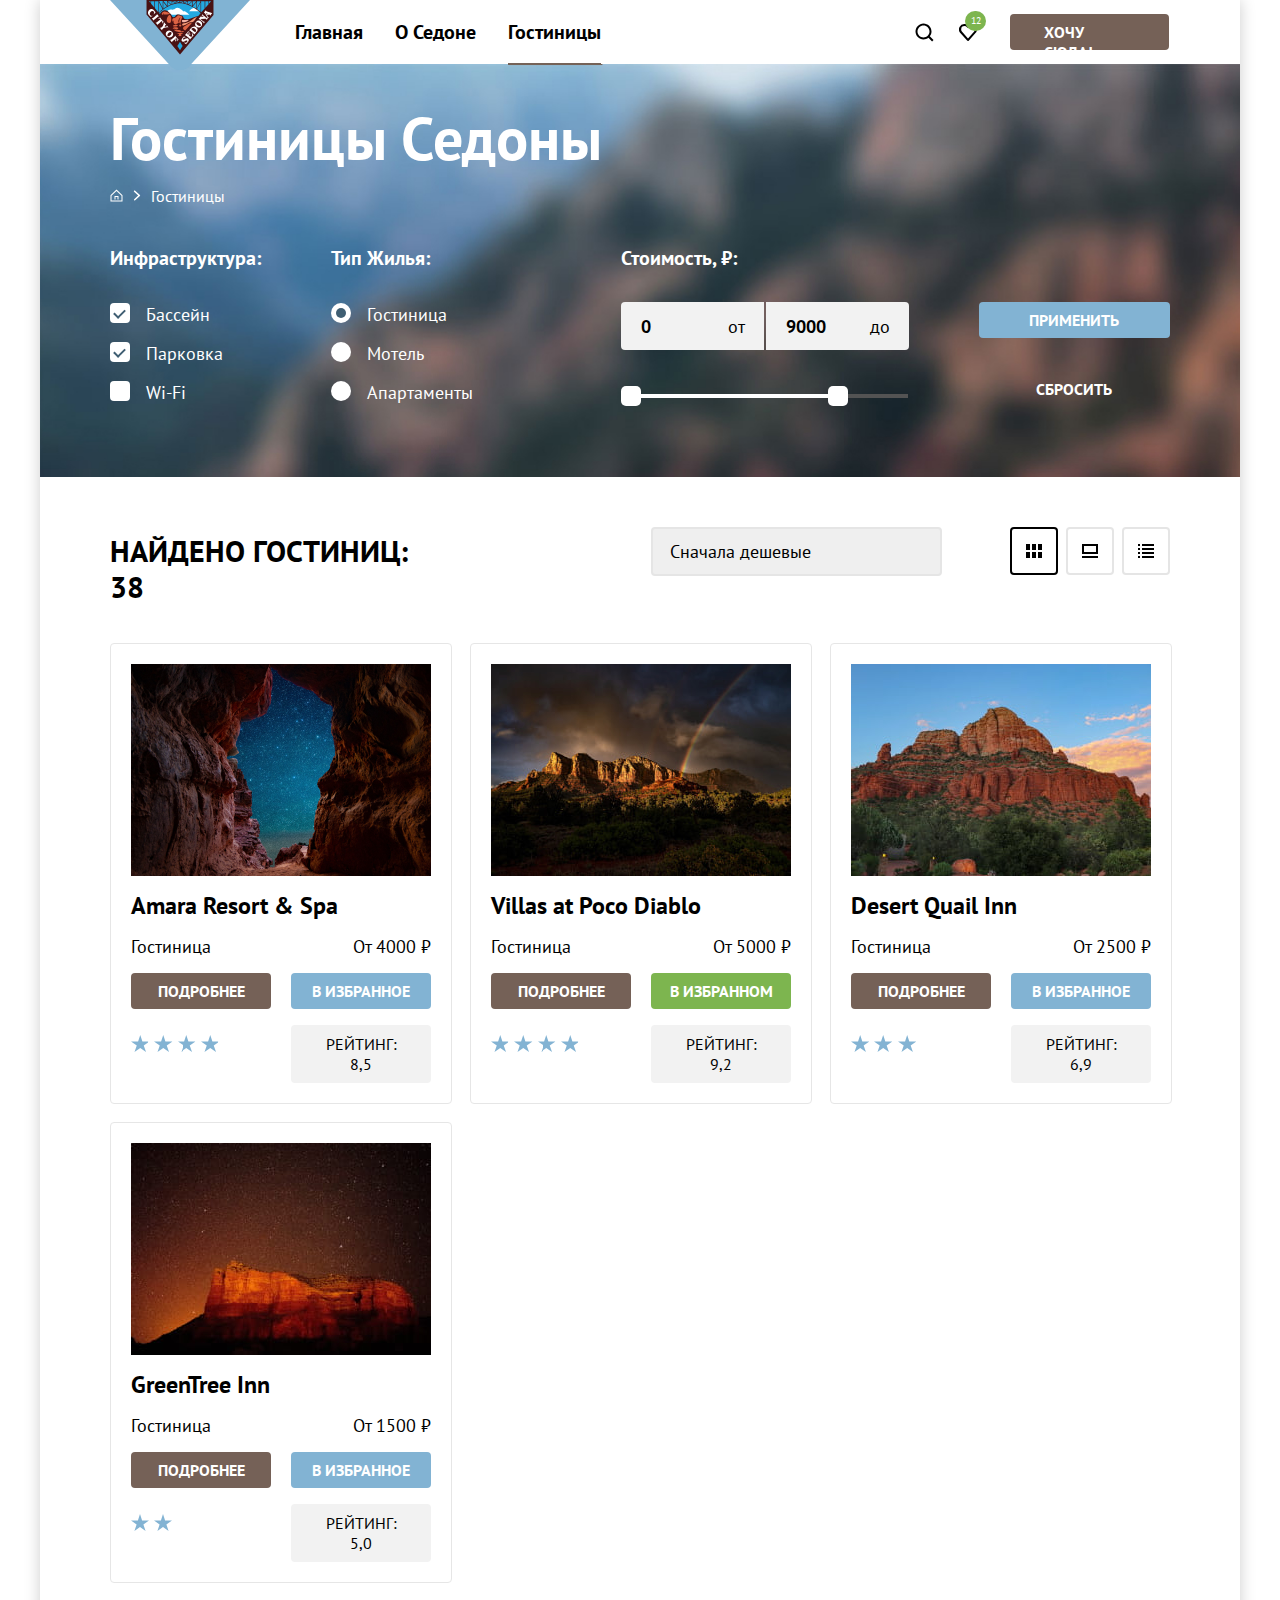
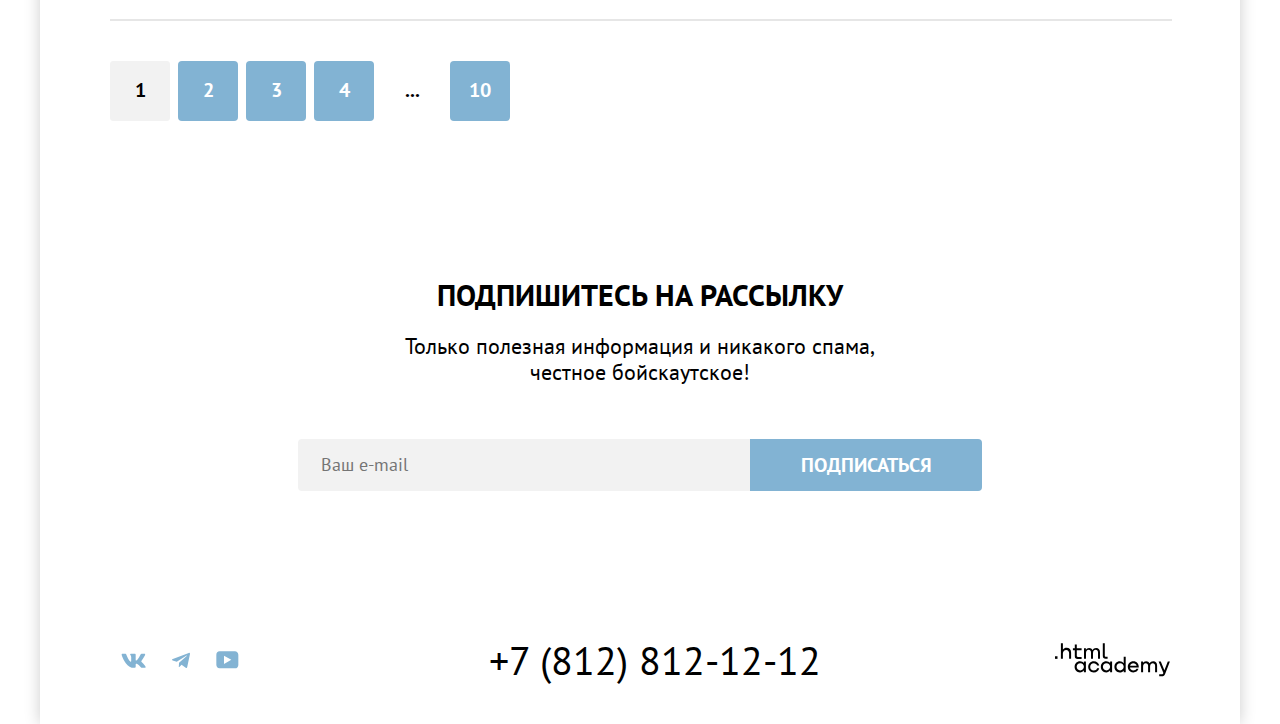
==== commit 1bd5105b: "Стилизация всех страниц" ====
--- a/catalog.html
+++ b/catalog.html
@@ -1,12 +1,10 @@
 <!DOCTYPE html>
 <html lang="ru">
-
   <head>
     <meta charset="utf-8">
     <title>HTML Academy: Седона</title>
     <link rel="stylesheet" href="styles/styles.css">
   </head>
-
   <body class="body">
     <div class="container">
       <header class="page-header">
@@ -62,15 +60,12 @@
               <a class="breadcrumbs-link" href="./index.html">
                 <img class="icon-main-menu" src="./images/imagecatalog/icon.svg" alt="Иконка главного меню"></a>
             </li>
-
             <li class="breadcrumbs-item">
               <a class="breadcrumbs-link">Гостиницы</a>
             </li>
           </ul>
           <h2 class="visually-hidden"> Параметры поиска с фильтрами</h2>
-
           <form class="form" action="https://echo.htmlacademy.ru/" method="get">
-
             <fieldset class="search-option">
               <legend class="search-option-title">Инфраструктура:</legend>
               <ul class="search-option-list">
@@ -84,10 +79,8 @@
                   <label class="checkbox-label" for="parking">Парковка</label>
                 </li>
                 <li class="search-option-item">
-
                   <input class="checkbox-input visually-hidden" type="checkbox" id="wi-fi" name="wi-fi">
                   <label class="checkbox-label" for="wi-fi">Wi-Fi</label>
-
                 </li>
               </ul>
             </fieldset>
@@ -95,33 +88,25 @@
               <legend class="search-option-title">Тип Жилья:</legend>
               <ul class="search-option-list">
                 <li class="search-option-item">
-
                   <input class="radio-input visually-hidden" type="radio" name="type" id="hotel" value="hotel" checked>
-
-
                   <label class="radio-label" for="hotel">Гостиница</label>
                 </li>
                 <li class="search-option-item">
                   <input class="radio-input visually-hidden" type="radio" name="type" value="motel" id="motel">
-
                   <label class="radio-label" for="motel">Мотель</label>
-
                 </li>
                 <li class="search-option-item">
                   <input class="radio-input visually-hidden" type="radio" name="type" value="apartment" id="apartments">
                   <label class="radio-label" for="apartments">Апартаменты</label>
-
                 </li>
               </ul>
             </fieldset>
             <fieldset class="search-option">
               <legend class="search-option-title">Стоимость, ₽:</legend>
               <div class="cost">
-
                 <input class="cost-from" type="text" placeholder="0" value="0" name="min-price">
                 <label class="catalog-filter-from">от</label>
-                <input class="cost-till" type="text" placeholder="9000" value="9000" name="max-price">
-
+                <input class="cost-from cost-till" type="text" placeholder="9000" value="9000" name="max-price">
                 <label class="catalog-filter-till">до</label>
               </div>
               <div class="container-cost">
@@ -144,24 +129,18 @@
         <section class="catalog-hotels">
           <h2 class="hotels">Найдено гостиниц: 38</h2>
           <select class="select-control" aria-label="Сортировка">
-            <span class="appearance"></span>
             <option value="cheap">Сначала дешевые</option>
             <option value="expensive">Сначала дорогие</option>
             <option value="number-stars">По количеству звезд</option>
           </select>
-
           <div class="button-cards">
-
             <a class="button-view button-tile" href="#">
               <span class="visually-hidden">Показать карточки</span>
-
             </a>
             <a class="button-view button-card" href="#">
               <span class="visually-hidden">Показать крупные карточки с описанием</span>
-
             </a>
             <a class="button-view button-list" href="#">
-
               <span class="visually-hidden">Показать список</span>
               <span class="list-card"></span>
             </a>
@@ -173,49 +152,42 @@
               <img class="hotel-card-image" src="./images/imagecatalog/hotel-1.jpg" alt="">
               <h3 class="hotel-card-title">Amara Resort & Spa</h3>
             </a>
-
             <p class="hotel-card-price">Гостиница</p>
             <p class="price"> От 4000 ₽</p>
             <a class="hotel-details" href="#">Подробнее</a>
             <a class="hotel-favorites" href="#">В избранное</a>
             <p class="stars-raiting stars-raiting-four"></p>
             <span class="raiting">Рейтинг: 8,5</span>
-
           </li>
           <li class="hotel-card">
             <a class="hotel-card-link" href="hotel.html">
               <img class="hotel-card-image" src="./images/imagecatalog/hotel-2.jpg" alt="">
               <h3 class="hotel-card-title">Villas at Poco Diablo</h3>
             </a>
-
             <p class="hotel-card-price">Гостиница</p>
             <p class="price">От 5000 ₽</p>
             <a class="hotel-details" href="#">Подробнее</a>
             <a class=" green-button" href="#">В избранном</a>
             <p class="stars-raiting stars-raiting-four"></p>
             <span class="raiting">Рейтинг: 9,2</span>
-
           </li>
           <li class="hotel-card">
             <a class="hotel-card-link" href="hotel.html">
               <img class="hotel-card-image" src="./images/imagecatalog/hotel-3.jpg" alt="">
               <h3 class="hotel-card-title">Desert Quail Inn</h3>
             </a>
-
             <p class="hotel-card-price">Гостиница </p>
             <p class="price">От 2500 ₽</p>
             <a class="hotel-details" href="#">Подробнее</a>
             <a class="hotel-favorites" href="#">В избранное</a>
             <p class="stars-raiting stars-raiting-three"></p>
             <span class="raiting">Рейтинг: 6,9</span>
-
           </li>
           <li class="hotel-card">
             <a class="hotel-card-link" href="hotel.html">
               <img class="hotel-card-image" src="./images/imagecatalog/hotel-4.jpg" alt="">
               <h3 class="hotel-card-title">GreenTree Inn</h3>
             </a>
-
             <p class="hotel-card-price">Гостиница</p>
             <p class="price">От 1500 ₽</p>
             <a class="hotel-details" href="#">Подробнее</a>
@@ -238,7 +210,7 @@
             <a class="pagination-link" href="#">4</a>
           </li>
           <li class="pagination-item">
-            <a class="pagination-link-more">...</a>
+            <a class="pagination-link-more" href="#">...</a>
           </li>
           <li class="pagination-item">
             <a class="pagination-link" href="#">10</a>
@@ -253,7 +225,7 @@
           </p>
           <form class="subscribe-form" action="https://echo.htmlacademy.ru/" method="post">
             <label for="email"></label>
-            <input class="email" type="email" id="email" name="subscribe-email" placeholder="Ваш e-mail">
+            <input class="email-catalog" type="email" id="email" name="subscribe-email" placeholder="Ваш e-mail">
             <button class="button-subscribe" type="submit">Подписаться</button>
           </form>
         </section>
@@ -335,5 +307,4 @@
       </footer>
     </div>
   </body>
-
 </html>
--- a/styles/styles.css
+++ b/styles/styles.css
@@ -102,7 +102,6 @@
   background-color: rgba(181, 186, 190, 0.388);
 }
 
-
 .menu-link {
   display: block;
   margin: 0;
@@ -126,6 +125,7 @@
 }
 
 .user-name-list {
+  width: 268px;
   position: relative;
   margin: 0;
   padding: 0;
@@ -166,7 +166,6 @@
   background-color: rgba(181, 186, 190, 0.388);
 }
 
-
 .user-menu-favorit {
   position: relative;
   text-decoration: none;
@@ -178,7 +177,7 @@
 
 .user-menu-favorit:hover {
   background-color: rgba(131, 179, 211, 0.158);
-  
+  opacity: 0.7;
 }
 
 .user-menu-favorit:focus {
@@ -218,7 +217,6 @@
   position: absolute;
   right: 4px;
   top: 11px;
-
 }
 
 .user-menu-want {
@@ -303,7 +301,6 @@
 }
 
 .reason-slogan {
-  max-width: 650px;
   margin: 0 auto;
   font-size: 30px;
   font-weight: 700;
@@ -314,7 +311,6 @@
 }
 
 .reason-describe {
-  max-width: 670px;
   margin: 0 auto;
   padding-top: 25px;
   padding-bottom: 90px;
@@ -421,7 +417,6 @@
 }
 
 .service-slogan {
-  max-width: 620px;
   margin: 0 auto;
   text-align: center;
   font-weight: 700;
@@ -432,7 +427,6 @@
 }
 
 .service-desc {
-  max-width: 650px;
   margin: 0 auto 63px;
   padding-top: 20px;
   text-align: center;
@@ -506,7 +500,6 @@
   padding-top: 97px;
   padding-bottom: 96px;
   text-align: center;
-
 }
 
 .search-slogans {
@@ -578,7 +571,6 @@
 }
 
 .subscribe-title {
-  max-width: 620px;
   margin: 0 auto;
   color: #ffffff;
   font-size: 30px;
@@ -615,10 +607,52 @@
   line-height: 24px;
   border-radius: 4px 0 0 4px;
   width: 452px;
-  border: none;
+  border: 3px solid transparent;
   min-height: 52px;
   padding-left: 20px;
   box-sizing: border-box;
+}
+
+.email:hover {
+  background-color: #e6e6e6;
+}
+
+.email:focus {
+  outline: none;
+  background-color: #e6e6e6;
+  border: 3px solid #83b3d3;
+}
+
+.email:active {
+  border: 2px solid #000000;
+}
+
+.email-catalog {
+  font-family: "PT Sans", Arial, sans-serif;
+  font-size: 18px;
+  font-weight: 400;
+  line-height: 24px;
+  border-radius: 4px 0 0 4px;
+  width: 452px;
+  background-color: #f2f2f2;
+  border: 3px solid transparent;
+  min-height: 52px;
+  padding-left: 20px;
+  box-sizing: border-box;
+}
+
+.email-catalog:hover {
+  background-color: #e6e6e6;
+}
+
+.email-catalog:focus {
+  outline: none;
+  background-color: #e6e6e6;
+  border: 3px solid #83b3d3;
+}
+
+.email-catalog:active {
+  border: 2px solid #000000;
 }
 
 .button-subscribe {
@@ -660,99 +694,40 @@
 }
 
 .social-list {
-  position: relative;
   display: flex;
   flex-wrap: wrap;
   list-style: none;
   margin: 0;
   padding: 0;
-  width: 150px;
-}
-
-.social-item {
+  width: 141px;
+}
+
+.social-item {}
+
+.social-link {
+  display: flex;
   width: 47px;
-}
-
-.vk {
+  height: 40px;
   color: #83b3d3;
-  position: absolute;
-  top: 9px;
-  right: 0;
-  bottom: 0;
-  left: 11px;
-  width: 33px;
-  height: 23px;
-}
-
-.vk:hover {
+  justify-content: center;
+  align-items: center;
+}
+
+.social-link:hover {
   color: #68a2ca;
 }
 
-.vk:focus {
+.social-link:focus {
   outline: none;
   color: #68a2ca;
 }
 
-.vk:active {
+.social-link:active {
   color: rgba(104, 162, 202, 0.302);
 }
 
-.social-link {
-  display: block;
-}
-
-
-.tel {
-  color: #83b3d3;
-  position: absolute;
-  top: 9px;
-  right: 0;
-  bottom: 0;
-  left: 62px;
-  width: 30px;
-  height: 26px;
-}
-
-.tel:hover {
-  color: #68a2ca;
-}
-
-.tel:focus {
-  outline: none;
-  color: #68a2ca;
-}
-
-.tel:active {
-  color: rgba(104, 162, 202, 0.302);
-}
-
-.youtube {
-  color: #83b3d3;
-  position: absolute;
-  top: 10px;
-  right: 0;
-  bottom: 0;
-  left: 107px;
-  width: 25px;
-  height: 23px;
-}
-
-.youtube:hover {
-  color: #68a2ca;
-}
-
-.youtube:focus {
-  outline: none;
-  color: #68a2ca;
-}
-
-.youtube:active {
-  color: rgba(104, 162, 202, 0.302);
-}
-
-
 .phone {
-  padding-left: 143px;
+  padding-left: 153px;
   padding-right: 150px;
   color: #000000;
   text-align: center;
@@ -841,7 +816,6 @@
   padding-right: 23px;
   margin-right: 5px;
 }
-
 
 .breadcrumbs-item::after {
   content: "";
@@ -858,7 +832,6 @@
   display: none;
 }
 
-
 .breadcrumbs-link {
   width: 6px;
   height: 9px;
@@ -874,6 +847,7 @@
 
 .breadcrumbs-link:focus {
   outline: none;
+  opacity: 0.6;
 }
 
 .breadcrumbs-link:active {
@@ -919,7 +893,6 @@
   margin-top: 33px;
   padding: 0;
   align-items: flex-start;
-
 }
 
 .search-option-item {
@@ -933,7 +906,7 @@
 }
 
 .search-option-item:focus-within .checkbox-label::before {
-  border: 3px solid #83b3d3;
+  outline: 3px solid #83b3d3;
 }
 
 .checkbox-label {
@@ -970,7 +943,6 @@
   display: none;
 }
 
-
 .checkbox-input:checked+.checkbox-label::after {
   display: block;
 }
@@ -980,7 +952,7 @@
 }
 
 .search-option-item:focus-within .checkbox-label::before {
-  border: 3px solid #83b3d3;
+  outline: 3px solid #83b3d3;
 }
 
 .checkbox-label:active {
@@ -1020,7 +992,6 @@
   display: none;
 }
 
-
 .radio-input:checked+.radio-label::after {
   display: block;
 }
@@ -1030,7 +1001,7 @@
 }
 
 .search-option-item:focus-within .radio-label::before {
-  border: 3px solid #83b3d3;
+  outline: 3px solid #83b3d3;
 }
 
 .radio-label:active {
@@ -1051,7 +1022,7 @@
   border-radius: 4px 0 0 4px;
   border: none;
   box-sizing: border-box;
-  padding: 15px 20px 15px 20px;
+  padding: 15px 41px 15px 20px;
   font-family: 'PT Sans', "Arial", sans-serif;
   font-weight: 700;
   font-size: 18px;
@@ -1064,14 +1035,13 @@
 }
 
 .cost-from:focus {
-  outline: none;
   background-color: #e6e6e6;
-  border: 3px solid #83b3d3;
+  outline: 3px solid #83b3d3;
 }
 
 .cost-from:active {
   background-color: #f2f2f2;
-  border: 2px solid #000000;
+  outline: 2px solid #000000;
 }
 
 .catalog-filter-from {
@@ -1081,34 +1051,7 @@
 }
 
 .cost-till {
-  width: 143px;
-  height: 48px;
-  background: #f2f2f2;
   border-radius: 0 4px 4px 0;
-  border: none;
-  box-sizing: border-box;
-  padding: 15px 20px 15px 20px;
-  font-family: 'PT Sans', "Arial", sans-serif;
-  font-weight: 700;
-  font-size: 18px;
-  line-height: 24px;
-  color: #000000;
-}
-
-.cost-till:hover {
-  background-color: #e6e6e6;
-}
-
-.cost-till:focus {
-  outline: none;
-  background-color: #e6e6e6;
-  border: 3px solid #83b3d3;
-}
-
-.cost-till:active {
-  background-color: #f2f2f2;
-  border: 2px solid #000000;
-
 }
 
 .catalog-filter-till {
@@ -1125,7 +1068,6 @@
   height: 20px;
   margin-top: 36px;
 }
-
 
 .range {
   width: 226px;
@@ -1165,12 +1107,11 @@
 }
 
 .handler:focus {
-  outline: none;
-  border: 3px solid #83b3d3;
+  outline: 3px solid #83b3d3;
 }
 
 .handler:active {
-  border: 2px solid #83b3d3;
+  outline: 2px solid #83b3d3;
 }
 
 .handler-min {
@@ -1234,7 +1175,6 @@
   padding: 8px 50px 8px 50px;
   background: transparent;
   border: none;
-
 }
 
 .reset:hover {
@@ -1242,8 +1182,7 @@
 }
 
 .reset:focus {
-  outline: none;
-  border: 3px solid #83b3d3;
+  outline: 3px solid #83b3d3;
   border-radius: 4px;
 }
 
@@ -1254,8 +1193,6 @@
 .reset:disabled {
   opacity: 10%;
 }
-
-
 
 .catalog-hotels {
   padding: 50px 70px 38px;
@@ -1304,10 +1241,8 @@
 }
 
 .select-control:disabled {
-
   color: rgba(0, 0, 0, 0.302);
   border: 2px solid rgba(0, 0, 0, 0.302);
-
 }
 
 .appearance {
@@ -1371,7 +1306,6 @@
   background-repeat: no-repeat;
   background-position: center;
 }
-
 
 .product-list {
   display: grid;
@@ -1411,8 +1345,18 @@
   color: #000000;
 }
 
+.hotel-card-link:hover {
+  opacity: 0.8;
+  transform: scale(1.1);
+}
+
 .hotel-card-link:focus {
   outline: none;
+  opacity: 0.6;
+}
+
+.hotel-card-link:active {
+ opacity: 0.3;
 }
 
 .hotel-card-image {}
@@ -1425,7 +1369,6 @@
   line-height: 28px;
 }
 
-
 .hotel-card-price {
   grid-column: 1 / 2;
   margin: 0;
@@ -1438,7 +1381,6 @@
   padding: 0;
   text-align: end;
 }
-
 
 .hotel-details {
   grid-column: 1 / 2;
@@ -1550,7 +1492,6 @@
   background: url("../images/star.svg") space 0 0;
 }
 
-
 .stars-raiting-one {
   width: 20px;
 }
@@ -1569,7 +1510,6 @@
 
 .stars-raiting-five {
   width: 107px;
-
 }
 
 .raiting {
@@ -1674,7 +1614,18 @@
   padding: 11px 5px;
 }
 
-.page-footer {}
+.pagination-link-more:hover {
+background-color: #e6e6e6;
+}
+
+.pagination-link-more:focus {
+  outline: none;
+  background-color: #e6e6e6;
+}
+
+.pagination-link-more:active {
+  background-color: #f2f2f2;
+}
 
 .subscribe-catalog {
   padding-top: 95px;
@@ -1702,34 +1653,6 @@
   font-weight: 400;
   line-height: 26px;
   max-width: 600px;
-}
-
-.email {
-  font-family: "PT Sans", Arial, sans-serif;
-  font-size: 18px;
-  font-weight: 400;
-  line-height: 24px;
-  border-radius: 4px 0 0 4px;
-  width: 452px;
-  border: none;
-  min-height: 52px;
-  padding-left: 20px;
-  box-sizing: border-box;
-  background-color: #f2f2f2;
-}
-
-.email:hover {
-  background-color: #e6e6e6;
-}
-
-.email:focus {
-  outline: none;
-  background-color: #e6e6e6;
-  border: 3px solid #83b3d3;
-}
-
-.email:active {
-  border: 2px solid #000000;
 }
 
 .modal {
@@ -1743,7 +1666,6 @@
   justify-content: center;
   align-items: center;
   box-shadow: 0 25px 50px rgba(0, 0, 0, 0.15);
-
 }
 
 .modal-close {
@@ -1751,7 +1673,6 @@
 }
 
 .modal-container {
-
   position: relative;
   width: 717px;
   min-height: 576px;
@@ -1762,16 +1683,17 @@
 }
 
 .modal-close-button {
+  padding: 0;
   width: 52px;
   height: 52px;
   position: absolute;
   top: 64px;
   right: 51px;
-  background-image: url("../images/imagemodal/close.svg");
-  background-repeat: no-repeat;
-  background-position: center;
   border-radius: 50%;
   border: none;
+  display: flex;
+  align-items: center;
+  justify-content: center;
 }
 
 .modal-close-button:hover {
@@ -1779,14 +1701,12 @@
 }
 
 .modal-close-button:focus {
-  outline: none;
-  border: 3px solid #83b3d3;
-}
-
-.modal-close-button:active {
+  outline: 3px solid #83b3d3;
+}
+
+.modal-close-button:active .close-svg {
   opacity: 0.3;
 }
-
 
 .modal-content {}
 
@@ -1802,6 +1722,7 @@
 .modal-form {}
 
 .form-container {
+  margin-bottom: 4px;
   display: flex;
   justify-content: space-between;
   flex-wrap: wrap;
@@ -1818,7 +1739,7 @@
 }
 
 .comment {
-  margin: 3px 0 23px 158px;
+  margin: 0 0 23px 157px;
   padding: 0;
   font-weight: 400;
   font-size: 16px;
@@ -1827,11 +1748,6 @@
 }
 
 .comment2 {
-  margin: 4px 0 23px 157px;
-  padding: 0;
-  font-weight: 400;
-  font-size: 16px;
-  line-height: 21px;
   color: #000000;
 }
 
@@ -1846,9 +1762,9 @@
   border: none;
   border-radius: 4px;
   box-sizing: border-box;
-  background-image: url("../images/imagemodal/calendar.svg");
+  background-image: url("../images/imagemodal/date.svg");
   background-repeat: no-repeat;
-  background-position: bottom 18px right 21px
+  background-position: bottom 14px right 20px
 }
 
 .date:hover {
@@ -1856,25 +1772,22 @@
 }
 
 .date:focus {
-  outline: none;
-  border: 3px solid #83b3d3;
+  outline: 3px solid #83b3d3;
 }
 
 .date:active {
-  outline: none;
-  border: 2px solid #000000;
+  outline: 2px solid #000000;
   background-color: #f2f2f2;
 }
 
 .container-people {
-  margin-bottom: 49px;
+  margin-bottom: 48px;
   display: flex;
   justify-content: space-between;
   width: 577px;
 }
 
 .people {
-
   display: flex;
   width: 247px;
 }
@@ -1888,8 +1801,7 @@
   overflow: hidden;
   border-radius: 4px;
   background-color: #f2f2f2;
-  width: 110px;
-
+  min-width: 111px;
 }
 
 .minus {
@@ -1901,27 +1813,31 @@
   position: relative;
 }
 
+.minus:focus {
+  outline: none;
+}
+
 .minus-icon {
-  opacity: 0.3;
+  color: rgba(117, 97, 87, 0.302);
 }
 
 .minus-icon:hover {
-  opacity: 1.0;
-}
-
-.minus:focus {
-  outline: none;
+  color: #000000;
+}
+
+.minus-icon:focus {
+  outline: none;
+  color: #000000;
 }
 
 .minus:focus-within .minus-icon {
-  outline: none;
-  border: 3px solid #82B3D3;
+  outline: 3px solid #82B3D3;
   border-radius: 4px;
-  opacity: 1.0;
+  color: #000000;
 }
 
 .minus-icon:active {
-  opacity: 0.3;
+  opacity: 0.2;
 }
 
 .plus {
@@ -1933,30 +1849,29 @@
   position: relative;
 }
 
+.plus:focus {
+  outline: none;
+}
+
 .plus-icon {
-  opacity: 0.3;
+  color: rgba(117, 97, 87, 0.302);
 }
 
 .plus-icon:hover {
-  opacity: 1.0;
-}
-
-.plus:focus {
-  outline: none;
+  color: #000000;
 }
 
 .plus:focus-within .plus-icon {
-  outline: none;
-  border: 3px solid #82B3D3;
+  outline: 3px solid #82B3D3;
   border-radius: 4px;
-  opacity: 1.0;
+  color: #000000;
 }
 
 .plus-icon:active {
-  opacity: 0.3;
-}
-
-.adults {
+  opacity: 0.2;
+}
+
+.people-number {
   font-family: "PT Sans", "Arial", sans-serif;
   font-weight: 700;
   font-size: 18px;
@@ -1967,26 +1882,21 @@
   background-color: #f2f2f2;
   border: none;
   width: 31px;
-  height: 42px;
-
-}
-
-.children {
-  font-family: "PT Sans", "Arial", sans-serif;
-  font-weight: 700;
-  font-size: 18px;
-  line-height: 24px;
-  color: #000000;
-  margin: 0;
-  padding: 0;
-  background-color: #f2f2f2;
-  border: none;
-  width: 31px;
-  height: 42px;
-}
-
-.children:hover {
-  appearance: none;
+  text-align: center;
+}
+
+.people-number::-webkit-outer-spin-button,
+.people-number::-webkit-inner-spin-button {
+  -webkit-appearance: none;
+  margin: 0;
+}
+
+.people-number {
+  -moz-appearance: textfield;
+}
+
+.people-number:focus {
+  outline: none;
 }
 
 .form-label {
@@ -1994,12 +1904,10 @@
   width: 242px;
 }
 
-
 .tultip {
   position: absolute;
-  margin-left: 58px;
-  margin-top: 12px;
-
+  margin-left: 59px;
+  margin-top: 11px;
 }
 
 .tultip-toggle {
@@ -2010,14 +1918,34 @@
   background-color: transparent;
 }
 
+.tultip-toggle:hover {
+opacity: 0.6;
+}
+
+.tultip-toggle:focus {
+outline: none;
+opacity: 0.6;
+}
+
+.tultip-toggle:active {
+opacity: 0.3;
+}
+
 .tultip-icon {
   display: block;
 }
 
+.tultip-container {
+  position: absolute;
+  left: -115px;
+  top: 100%;
+  display: none;
+  padding-top: 15px;
+}
+
 .tultip-text {
-  margin-left: 0;
   box-sizing: border-box;
-  padding: 20px;
+  padding: 22px;
   color: #ffffff;
   background: #333333;
   box-shadow: 0px 15px 30px rgba(0, 0, 0, 0.3);
@@ -2026,10 +1954,8 @@
   font-size: 16px;
   font-weight: 400;
   line-height: 20px;
-  position: absolute;
-  left: -112px;
-  top: 41px;
-  display: none;
+  position: relative;
+  display: block;
 }
 
 .tultip-text::after {
@@ -2039,62 +1965,15 @@
   width: 19px;
   height: 9px;
   left: 117px;
-  bottom: 100%;
-}
-
-.tultip-toggle:hover+.tultip-text .tultip-toggle:focus+.tultip-text {
+  top: -9px;
+}
+
+.tultip:hover .tultip-container {
   display: block;
 }
 
-.container-people {
-  margin-bottom: 40px;
-  display: flex;
-  width: 577px;
-}
-
-.people {
-  display: flex;
-  width: 247px;
-}
-
-.container-number {
-  background-color: #f2f2f2;
-  width: 121px;
-}
-
-.minus {
-  margin: 0;
-  padding: 0;
-  border: none;
-  width: 40px;
-  height: 48px;
-}
-
-.plus {
-  margin: 0;
-  padding: 0;
-  border: none;
-  width: 40px;
-  height: 48px;
-}
-
-.adults {
-  margin: 0;
-  padding: 0;
-  background-color: #f2f2f2;
-  border: none;
-  width: 31px;
-  height: 42px;
-}
-
-.children {
-  margin: 0;
-  padding: 0;
-  background-color: #f2f2f2;
-  border: none;
-  width: 31px;
-  height: 42px;
-
+.tultip:focus-within .tultip-container {
+  display: block;
 }
 
 .button-modal {
@@ -2113,18 +1992,15 @@
 }
 
 .button-modal:hover {
-background-color: #68a2ca;
+  background-color: #68a2ca;
 }
 
 .button-modal:focus {
   outline: none;
-background-color: #68a2ca;
+  background-color: #68a2ca;
 }
 
 .button-modal:active {
   background-color: #68a2ca;
   color: rgba(255, 255, 255, 0.302);
-}
-
-
-
+}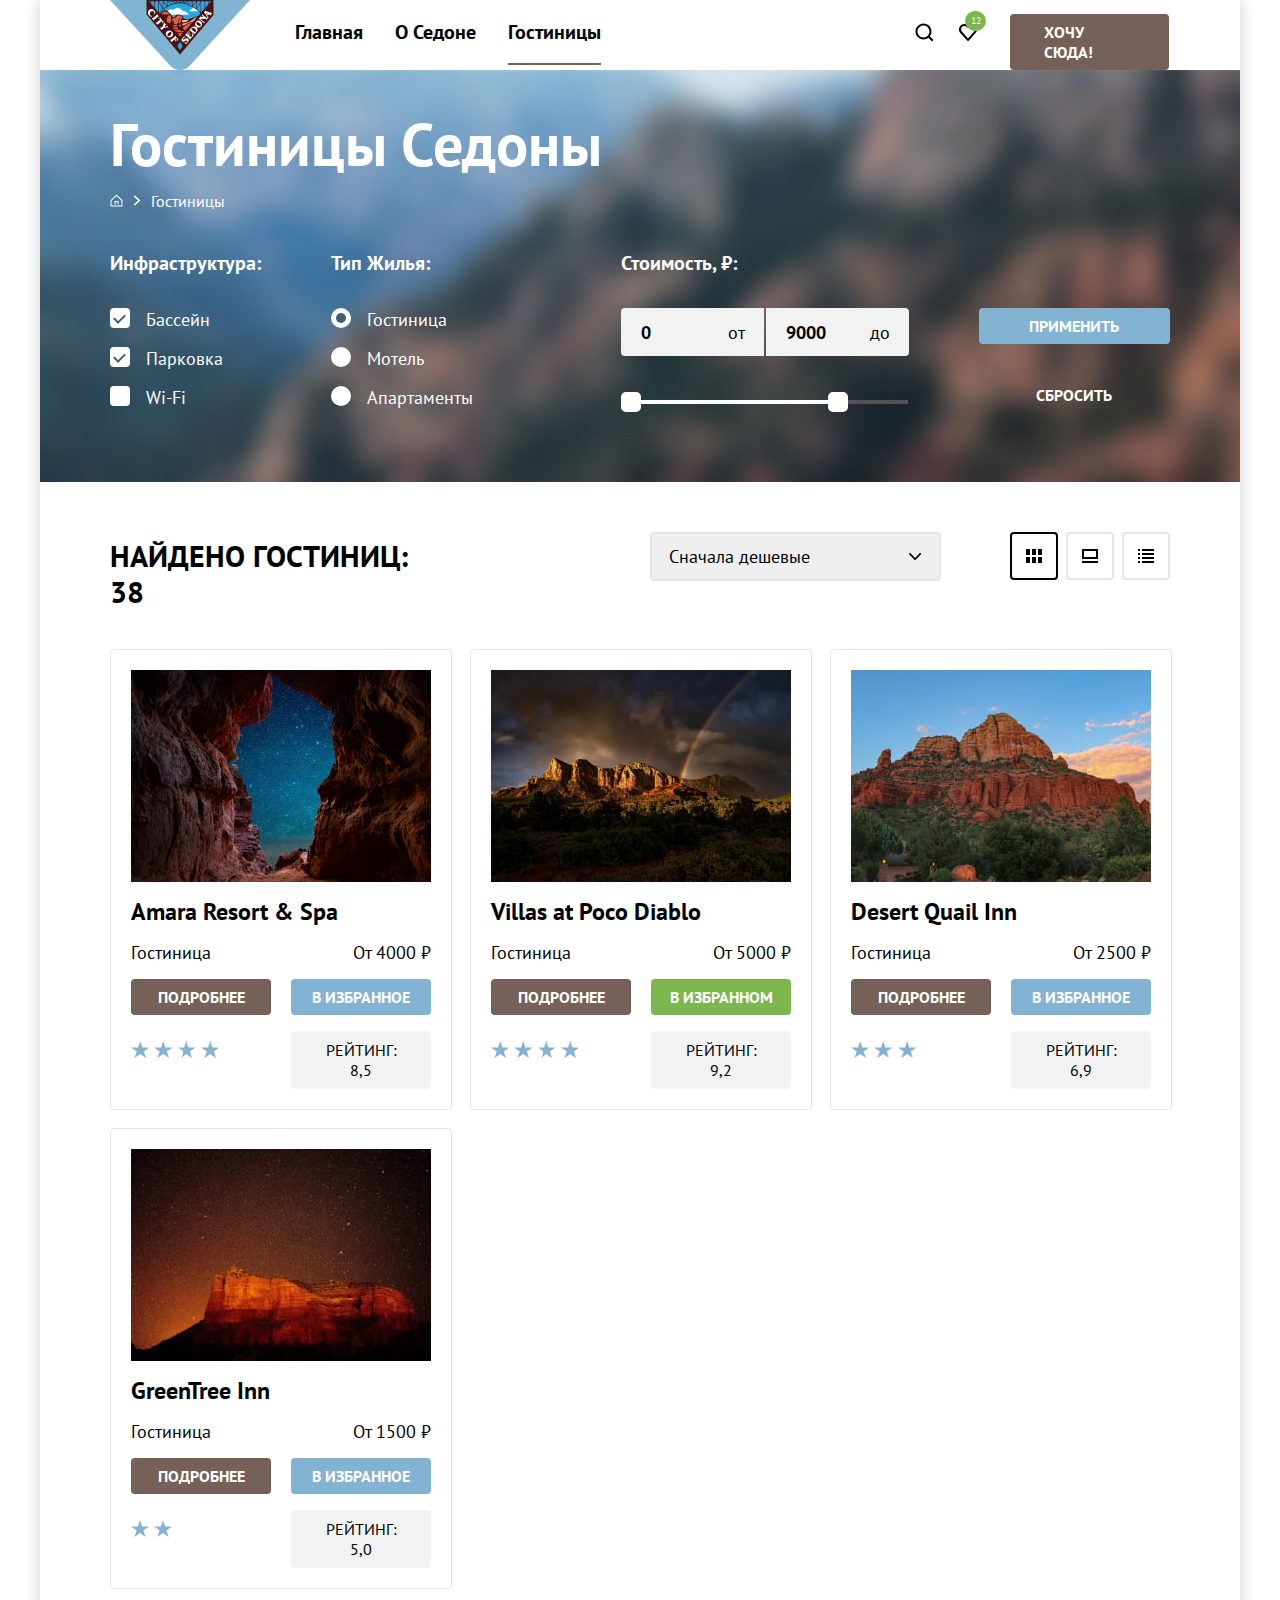
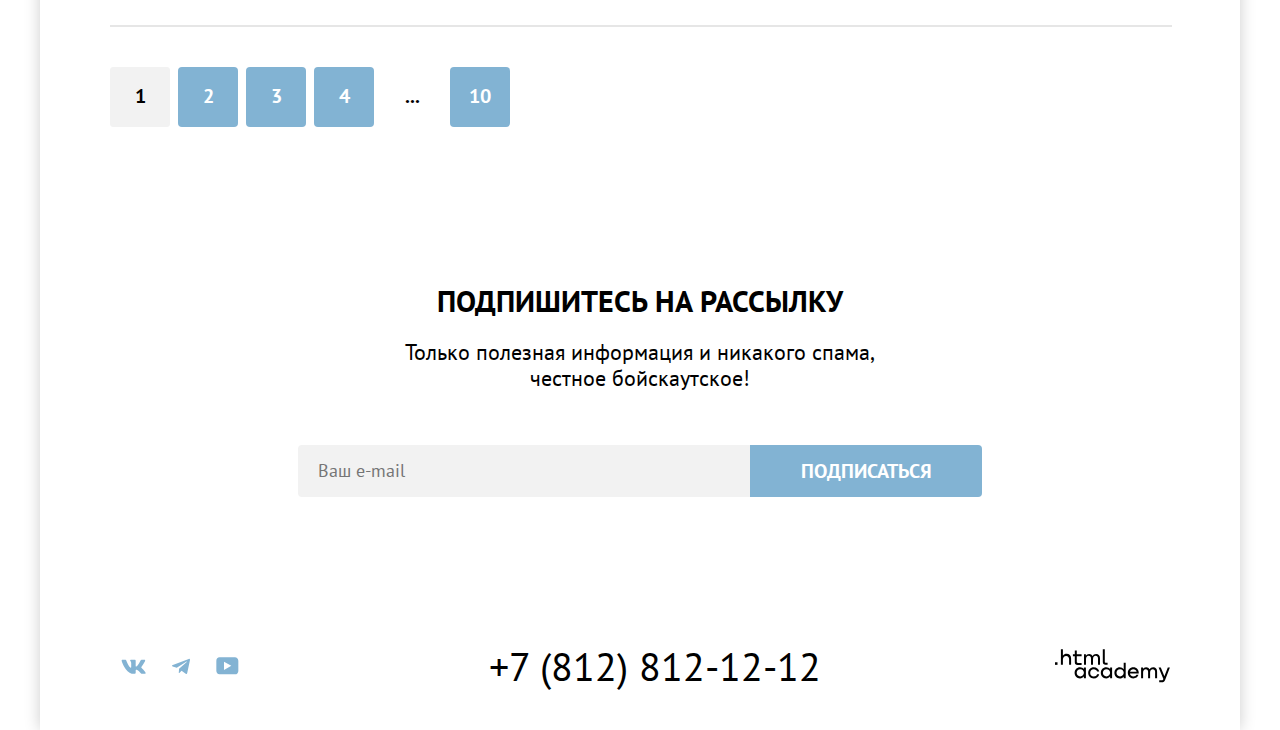
==== commit 71478da1: "Исправляет ошибки" ====
--- a/catalog.html
+++ b/catalog.html
@@ -3,13 +3,14 @@
   <head>
     <meta charset="utf-8">
     <title>HTML Academy: Седона</title>
+    <link rel="icon" type="image/png" sizes="32x32" href="images/favicon.png">
     <link rel="stylesheet" href="styles/styles.css">
   </head>
   <body class="body">
     <div class="container">
       <header class="page-header">
         <a class="logo-link" href="index.html">
-          <img class="logo" src="./images/logotip.svg" alt="Логотип сайта городка Седона">
+          <img class="logo" src="./images/logotip.svg" alt="Логотип сайта городка Седона" width="140" height="70">
         </a>
         <nav class="navigation">
           <ul class="menu-list">
@@ -58,7 +59,7 @@
           <ul class="breadcrumbs">
             <li class="breadcrumbs-item">
               <a class="breadcrumbs-link" href="./index.html">
-                <img class="icon-main-menu" src="./images/imagecatalog/icon.svg" alt="Иконка главного меню"></a>
+                <img class="icon-main-menu" src="./images/imagecatalog/icon.svg" alt="Иконка главного меню" width="13" height="13"></a>
             </li>
             <li class="breadcrumbs-item">
               <a class="breadcrumbs-link">Гостиницы</a>
@@ -88,15 +89,15 @@
               <legend class="search-option-title">Тип Жилья:</legend>
               <ul class="search-option-list">
                 <li class="search-option-item">
-                  <input class="radio-input visually-hidden" type="radio" name="type" id="hotel" value="hotel" checked>
+                  <input class="radio-input visually-hidden" type="radio" name="housing-type" id="hotel" value="hotel" checked>
                   <label class="radio-label" for="hotel">Гостиница</label>
                 </li>
                 <li class="search-option-item">
-                  <input class="radio-input visually-hidden" type="radio" name="type" value="motel" id="motel">
+                  <input class="radio-input visually-hidden" type="radio" name="housing-type" value="motel" id="motel">
                   <label class="radio-label" for="motel">Мотель</label>
                 </li>
                 <li class="search-option-item">
-                  <input class="radio-input visually-hidden" type="radio" name="type" value="apartment" id="apartments">
+                  <input class="radio-input visually-hidden" type="radio" name="housing-type" value="apartment" id="apartments">
                   <label class="radio-label" for="apartments">Апартаменты</label>
                 </li>
               </ul>
@@ -121,8 +122,8 @@
               </div>
             </fieldset>
             <fieldset class="search-option">
-              <button type="submit" class="apply">Применить</button>
-              <button type="reset" class="reset">Сбросить</button>
+              <button class="apply" type="submit">Применить</button>
+              <button class="reset" type="reset">Сбросить</button>
             </fieldset>
           </form>
         </section>
@@ -149,7 +150,7 @@
         <ul class="product-list">
           <li class="hotel-card">
             <a class="hotel-card-link" href="hotel.html">
-              <img class="hotel-card-image" src="./images/imagecatalog/hotel-1.jpg" alt="">
+              <img class="hotel-card-image" src="./images/imagecatalog/hotel-1.jpg" width="300" height="212" alt="#">
               <h3 class="hotel-card-title">Amara Resort & Spa</h3>
             </a>
             <p class="hotel-card-price">Гостиница</p>
@@ -161,7 +162,7 @@
           </li>
           <li class="hotel-card">
             <a class="hotel-card-link" href="hotel.html">
-              <img class="hotel-card-image" src="./images/imagecatalog/hotel-2.jpg" alt="">
+              <img class="hotel-card-image" src="./images/imagecatalog/hotel-2.jpg" width="300" height="212" alt="#">
               <h3 class="hotel-card-title">Villas at Poco Diablo</h3>
             </a>
             <p class="hotel-card-price">Гостиница</p>
@@ -173,7 +174,7 @@
           </li>
           <li class="hotel-card">
             <a class="hotel-card-link" href="hotel.html">
-              <img class="hotel-card-image" src="./images/imagecatalog/hotel-3.jpg" alt="">
+              <img class="hotel-card-image" src="./images/imagecatalog/hotel-3.jpg" width="300" height="212" alt="#">
               <h3 class="hotel-card-title">Desert Quail Inn</h3>
             </a>
             <p class="hotel-card-price">Гостиница </p>
@@ -185,7 +186,7 @@
           </li>
           <li class="hotel-card">
             <a class="hotel-card-link" href="hotel.html">
-              <img class="hotel-card-image" src="./images/imagecatalog/hotel-4.jpg" alt="">
+              <img class="hotel-card-image" src="./images/imagecatalog/hotel-4.jpg" width="300" height="212" alt="#">
               <h3 class="hotel-card-title">GreenTree Inn</h3>
             </a>
             <p class="hotel-card-price">Гостиница</p>
@@ -263,7 +264,7 @@
           <div class="phone">
             <a class="button" href="tel:+78128121212">+7 (812) 812-12-12</a>
           </div>
-          <div class="text">
+          <div class="text-logo">
             <a class="navigation-logo" href="https://htmlacademy.ru/">
               <svg width="115" height="34" viewBox="0 0 115 34" fill="none" xmlns="http://www.w3.org/2000/svg">
                 <path d="M0 13.2564V15.8564H2.5V13.2564H0Z" fill="currentColor" />
--- a/styles/styles.css
+++ b/styles/styles.css
@@ -15,7 +15,8 @@
 }
 
 .body {
-  font-family: "PT Sans", "Arial", sans-serif;
+  min-width: 1200px;
+  font-family: "PT Sans", Arial, sans-serif;
   font-size: 18px;
   font-weight: 400;
   line-height: 21px;
@@ -61,8 +62,6 @@
   opacity: 1;
 }
 
-.logo {}
-
 .navigation {
   margin: 0;
   padding: 0 70px;
@@ -83,8 +82,6 @@
   display: flex;
   flex-wrap: wrap;
 }
-
-.menu-item {}
 
 .menu-link:hover {
   opacity: 0.7;
@@ -134,10 +131,6 @@
   flex-wrap: wrap;
 }
 
-.user-menu-item {}
-
-.search {}
-
 .user-menu-search {
   font-size: 20px;
   font-weight: 700;
@@ -195,8 +188,6 @@
 .favorit {
   position: absolute;
   top: 24px;
-  right: 0;
-  bottom: 0;
   left: 13px;
 }
 
@@ -223,7 +214,6 @@
   margin-top: 14px;
   margin-left: 20px;
   width: 92px;
-  height: 20px;
   font-size: 16px;
   font-weight: 700;
   line-height: 20px;
@@ -341,7 +331,7 @@
 }
 
 .reason-item {
-  background: #83b3d333;
+  background: rgba(131, 179, 211, 0.2);
   color: #000000;
   display: flex;
 
@@ -395,7 +385,7 @@
 }
 
 .describe {
-  width: 230px;
+  width: 232px;
   margin: 0 auto;
   padding-top: 62px;
   position: relative;
@@ -454,12 +444,12 @@
 
 .advantages-item {
   width: 400px;
-  background-color: #83b3d31f;
-  padding-top: 184px;
-  padding-bottom: 81px;
+  background-color: rgba(131, 179, 211, 0.122);
+  padding: 80px 85px;
   background-image: url("../images/house.svg");
   background-repeat: no-repeat;
   background-position: center 83px;
+  box-sizing: border-box;
 }
 
 .advantages-item:nth-child(2n) {
@@ -479,7 +469,8 @@
 }
 
 .advantages-title {
-  margin: 0 85px 0;
+  margin: 0;
+  padding-top: 105px;
   font-size: 24px;
   font-weight: 700;
   line-height: 28px;
@@ -488,8 +479,7 @@
 }
 
 .advantages-desc {
-  margin: 0 85px 0;
-  padding-top: 29px;
+  margin: 29px 0 0;
   font-size: 18px;
   font-weight: 400;
   line-height: 21px;
@@ -535,7 +525,7 @@
   text-decoration: none;
   text-transform: uppercase;
   display: inline-block;
-  padding: 8px 50px 8px;
+  padding: 8px 50px;
   max-width: 600px;
   box-sizing: border-box;
 }
@@ -557,8 +547,6 @@
 .button-search:disabled {
   background: #e5e5e5;
 }
-
-.page-footer {}
 
 .subscribe {
   padding-top: 96px;
@@ -582,7 +570,6 @@
 }
 
 .subscribe-desc {
-  max-width: 650px;
   margin: 0 auto;
   padding-top: 20px;
   color: #ffffff;
@@ -609,7 +596,7 @@
   width: 452px;
   border: 3px solid transparent;
   min-height: 52px;
-  padding-left: 20px;
+  padding-left: 17px;
   box-sizing: border-box;
 }
 
@@ -624,7 +611,8 @@
 }
 
 .email:active {
-  border: 2px solid #000000;
+  border: 3px solid transparent;
+  outline: 2px solid #000000;
 }
 
 .email-catalog {
@@ -637,7 +625,7 @@
   background-color: #f2f2f2;
   border: 3px solid transparent;
   min-height: 52px;
-  padding-left: 20px;
+  padding-left: 17px;
   box-sizing: border-box;
 }
 
@@ -652,7 +640,8 @@
 }
 
 .email-catalog:active {
-  border: 2px solid #000000;
+  border: 3px solid transparent;
+  outline: 2px solid #000000;
 }
 
 .button-subscribe {
@@ -667,6 +656,7 @@
   border-radius: 0 4px 4px 0;
   border: none;
   font-family: "PT Sans", Arial, sans-serif;
+  cursor: pointer;
 }
 
 .button-subscribe:hover {
@@ -701,8 +691,6 @@
   padding: 0;
   width: 141px;
 }
-
-.social-item {}
 
 .social-link {
   display: flex;
@@ -755,7 +743,7 @@
   color: rgba(117, 97, 87, 0.302);
 }
 
-.text {
+.text-logo {
   display: block;
   padding-top: 3px;
 }
@@ -777,8 +765,6 @@
 .navigation-logo:active {
   color: rgba(117, 97, 87, 0.302);
 }
-
-.logo-html {}
 
 .main-inner {
   padding: 0;
@@ -790,7 +776,7 @@
   background-image: url("../images/imagecatalog/filtr.jpg");
   background-repeat: no-repeat;
   background-size: cover;
-  padding: 35px 70px 55px 70px;
+  padding: 35px 70px 55px;
 }
 
 .inner-header-title {
@@ -805,7 +791,7 @@
 .breadcrumbs {
   flex-wrap: wrap;
   width: 1060px;
-  margin-top: 8px;
+  margin-top: 7px;
   padding: 0;
   list-style: none;
   display: flex;
@@ -821,7 +807,7 @@
   content: "";
   width: 12px;
   height: 12px;
-  background-image: url(../images/imagecatalog/arrow.svg);
+  background-image: url("../images/imagecatalog/arrow.svg");
   background-repeat: no-repeat;
   top: 5px;
   right: 1px;
@@ -833,12 +819,11 @@
 }
 
 .breadcrumbs-link {
-  width: 6px;
-  height: 9px;
   font-weight: 400;
   font-size: 16px;
   line-height: 21px;
   color: #ffffff;
+  cursor: pointer;
 }
 
 .breadcrumbs-link:hover {
@@ -862,8 +847,6 @@
   margin: 6px 11px 2px 10px;
 }
 
-.icon-main-menu {}
-
 .form {
   display: grid;
   grid-template-columns: 151px 221px 288px 191px;
@@ -917,6 +900,7 @@
   font-size: 18px;
   line-height: 23px;
   color: #ffffff;
+  cursor: pointer;
 }
 
 .checkbox-label::before {
@@ -967,6 +951,7 @@
   font-weight: 400;
   line-height: 23px;
   color: #ffffff;
+  cursor: pointer;
 }
 
 .radio-label::before {
@@ -1011,7 +996,7 @@
 .cost {
   position: relative;
   display: flex;
-  margin-top: 32px;
+  margin-top: 33px;
   gap: 2px;
 }
 
@@ -1023,7 +1008,7 @@
   border: none;
   box-sizing: border-box;
   padding: 15px 41px 15px 20px;
-  font-family: 'PT Sans', "Arial", sans-serif;
+  font-family: 'PT Sans', Arial, sans-serif;
   font-weight: 700;
   font-size: 18px;
   line-height: 24px;
@@ -1044,6 +1029,11 @@
   outline: 2px solid #000000;
 }
 
+.cost-from:placeholder-shown {
+  background-color: #f2f2f2;
+  outline: 2px solid #000000;
+}
+
 .catalog-filter-from {
   position: absolute;
   top: 14px;
@@ -1057,8 +1047,6 @@
 .catalog-filter-till {
   position: absolute;
   top: 14px;
-  right: 0;
-  bottom: 0;
   left: 249px;
 }
 
@@ -1123,9 +1111,9 @@
 }
 
 .apply {
-  font-family: "PT Sans", "Arial", sans-serif;
-  display: block;
-  margin-top: 56px;
+  font-family: "PT Sans", Arial, sans-serif;
+  display: block;
+  margin-top: 57px;
   font-weight: 700;
   font-size: 16px;
   line-height: 20px;
@@ -1136,9 +1124,10 @@
   background: #82b3d3;
   box-sizing: border-box;
   width: 191px;
-  padding: 8px 50px 8px 50px;
+  padding: 8px 50px;
   border-radius: 4px;
   border: none;
+  cursor: pointer;
 }
 
 .apply:hover {
@@ -1160,7 +1149,7 @@
 }
 
 .reset {
-  font-family: "PT Sans", "Arial", sans-serif;
+  font-family: "PT Sans", Arial, sans-serif;
   display: block;
   margin-top: 33px;
   font-weight: 700;
@@ -1172,13 +1161,14 @@
   text-decoration: none;
   box-sizing: border-box;
   width: 191px;
-  padding: 8px 50px 8px 50px;
+  padding: 8px 50px;
   background: transparent;
   border: none;
+  cursor: pointer;
 }
 
 .reset:hover {
-  opacity: 60%;
+  opacity: 0.6;
 }
 
 .reset:focus {
@@ -1191,11 +1181,11 @@
 }
 
 .reset:disabled {
-  opacity: 10%;
+  opacity: 0.1;
 }
 
 .catalog-hotels {
-  padding: 50px 70px 38px;
+  padding: 50px 70px 39px;
   display: flex;
   width: 1060px;
 }
@@ -1212,7 +1202,7 @@
 
 .select-control {
   font-family: "PT Sans";
-  padding: 12px 17px 12px 17px;
+  padding: 12px 33px 12px 17px;
   margin-left: 201px;
   font-weight: 400;
   font-size: 18px;
@@ -1252,14 +1242,8 @@
   background-repeat: no-repeat;
 }
 
-.cheap {}
-
-.expensive {}
-
-.number-stars {}
-
 .button-cards {
-  margin-left: 28px;
+  margin-left: 30px;
   display: flex;
   width: 200px;
   flex-wrap: wrap;
@@ -1313,8 +1297,7 @@
   padding: 0;
   margin: 0 70px;
   list-style: none;
-  row-gap: 18px;
-  column-gap: 20px;
+  gap: 18px 20px;
   position: relative;
 }
 
@@ -1323,15 +1306,13 @@
   position: absolute;
   border: 1px solid #e6e6e6;
   width: 1060px;
-  height: 0px;
   bottom: -38px;
 }
 
 .hotel-card {
   grid-template-columns: 140px 140px;
-  column-gap: 20px;
+  gap: 16px 20px;
   display: grid;
-  row-gap: 16px;
   width: 300px;
   min-height: 398px;
   border-radius: 4px;
@@ -1347,19 +1328,28 @@
 
 .hotel-card-link:hover {
   opacity: 0.8;
-  transform: scale(1.1);
+}
+
+.hotel-card-link:hover .hotel-card-image {
+  transform: scale(1.05);
 }
 
 .hotel-card-link:focus {
   outline: none;
   opacity: 0.6;
+}
+
+.hotel-card-link:focus .hotel-card-image {
+  transform: scale(1.05);
 }
 
 .hotel-card-link:active {
  opacity: 0.3;
 }
 
-.hotel-card-image {}
+.hotel-card-image {
+  transition: all 0.5s ease;
+}
 
 .hotel-card-title {
   margin: 0;
@@ -1396,7 +1386,6 @@
   box-sizing: border-box;
   border-radius: 4px;
   width: 140px;
-  height: 36px;
 }
 
 .hotel-details:hover {
@@ -1424,14 +1413,13 @@
   line-height: 20px;
   text-align: center;
   color: #ffffff;
-  background-color: #82B3D3;
+  background-color: #82b3d3;
   text-decoration: none;
   text-transform: uppercase;
   padding: 8px 15px;
   box-sizing: border-box;
   border-radius: 4px;
   width: 140px;
-  height: 36px;
 }
 
 .green-button {
@@ -1446,7 +1434,6 @@
   box-sizing: border-box;
   border-radius: 4px;
   width: 140px;
-  height: 36px;
   background: #7db54f;
 }
 
@@ -1538,8 +1525,7 @@
 
 .pagination-item1 {
   background: #f2f2f2;
-  width: 60px;
-  height: 60px;
+  min-width: 60px;
   border-radius: 4px;
   list-style: none;
 }
@@ -1677,7 +1663,7 @@
   width: 717px;
   min-height: 576px;
   background: #ffffff;
-  padding: 64px 70px 64px 70px;
+  padding: 64px 70px;
   border-radius: 30px;
   box-sizing: border-box;
 }
@@ -1687,13 +1673,14 @@
   width: 52px;
   height: 52px;
   position: absolute;
-  top: 64px;
-  right: 51px;
+  top: 65px;
+  right: 52px;
   border-radius: 50%;
   border: none;
   display: flex;
   align-items: center;
   justify-content: center;
+  cursor: pointer;
 }
 
 .modal-close-button:hover {
@@ -1708,38 +1695,34 @@
   opacity: 0.3;
 }
 
-.modal-content {}
-
 .modal-title {
   padding: 0;
-  margin: 0 0 64px 0;
+  margin: 0 0 64px;
   font-weight: 700;
   font-size: 30px;
   line-height: 36px;
   text-transform: uppercase;
 }
 
-.modal-form {}
-
 .form-container {
-  margin-bottom: 4px;
   display: flex;
   justify-content: space-between;
-  flex-wrap: wrap;
-  align-items: center;
+  align-items: start;
 }
 
 .modal-label-form {
+  padding-top: 12px;
   width: 137px;
   font-weight: 700;
   font-size: 20px;
   line-height: 24px;
-  align-self: center;
+  align-self: start;
   text-transform: capitalize;
 }
 
 .comment {
-  margin: 0 0 23px 157px;
+  width: 380px;
+  margin: 0 20px 23px;
   padding: 0;
   font-weight: 400;
   font-size: 16px;
@@ -1752,7 +1735,8 @@
 }
 
 .date {
-  font-family: "PT Sans", "Arial", sans-serif;
+  margin-bottom: 4px;
+  font-family: "PT Sans", Arial, sans-serif;
   font-weight: 700;
   font-size: 18px;
   line-height: 24px;
@@ -1776,6 +1760,11 @@
 }
 
 .date:active {
+  outline: none;
+  background-color: #f2f2f2;
+}
+
+.date:placeholder-shown {
   outline: 2px solid #000000;
   background-color: #f2f2f2;
 }
@@ -1802,6 +1791,7 @@
   border-radius: 4px;
   background-color: #f2f2f2;
   min-width: 111px;
+  height: 48px;
 }
 
 .minus {
@@ -1811,6 +1801,7 @@
   width: 40px;
   height: 48px;
   position: relative;
+  cursor: pointer;
 }
 
 .minus:focus {
@@ -1831,7 +1822,7 @@
 }
 
 .minus:focus-within .minus-icon {
-  outline: 3px solid #82B3D3;
+  outline: 3px solid #82b3d3;
   border-radius: 4px;
   color: #000000;
 }
@@ -1847,6 +1838,7 @@
   width: 40px;
   height: 48px;
   position: relative;
+  cursor: pointer;
 }
 
 .plus:focus {
@@ -1862,7 +1854,7 @@
 }
 
 .plus:focus-within .plus-icon {
-  outline: 3px solid #82B3D3;
+  outline: 3px solid #82b3d3;
   border-radius: 4px;
   color: #000000;
 }
@@ -1872,7 +1864,7 @@
 }
 
 .people-number {
-  font-family: "PT Sans", "Arial", sans-serif;
+  font-family: "PT Sans", Arial, sans-serif;
   font-weight: 700;
   font-size: 18px;
   line-height: 24px;
@@ -1979,7 +1971,7 @@
 .button-modal {
   width: 577px;
   padding: 18px 77px;
-  background: #83B3D3;
+  background: #83b3d3;
   border-radius: 10px;
   border: none;
   font-weight: 700;
@@ -1988,7 +1980,8 @@
   align-items: center;
   text-align: center;
   text-transform: uppercase;
-  color: #FFFFFF;
+  color: #ffffff;
+  cursor: pointer;
 }
 
 .button-modal:hover {
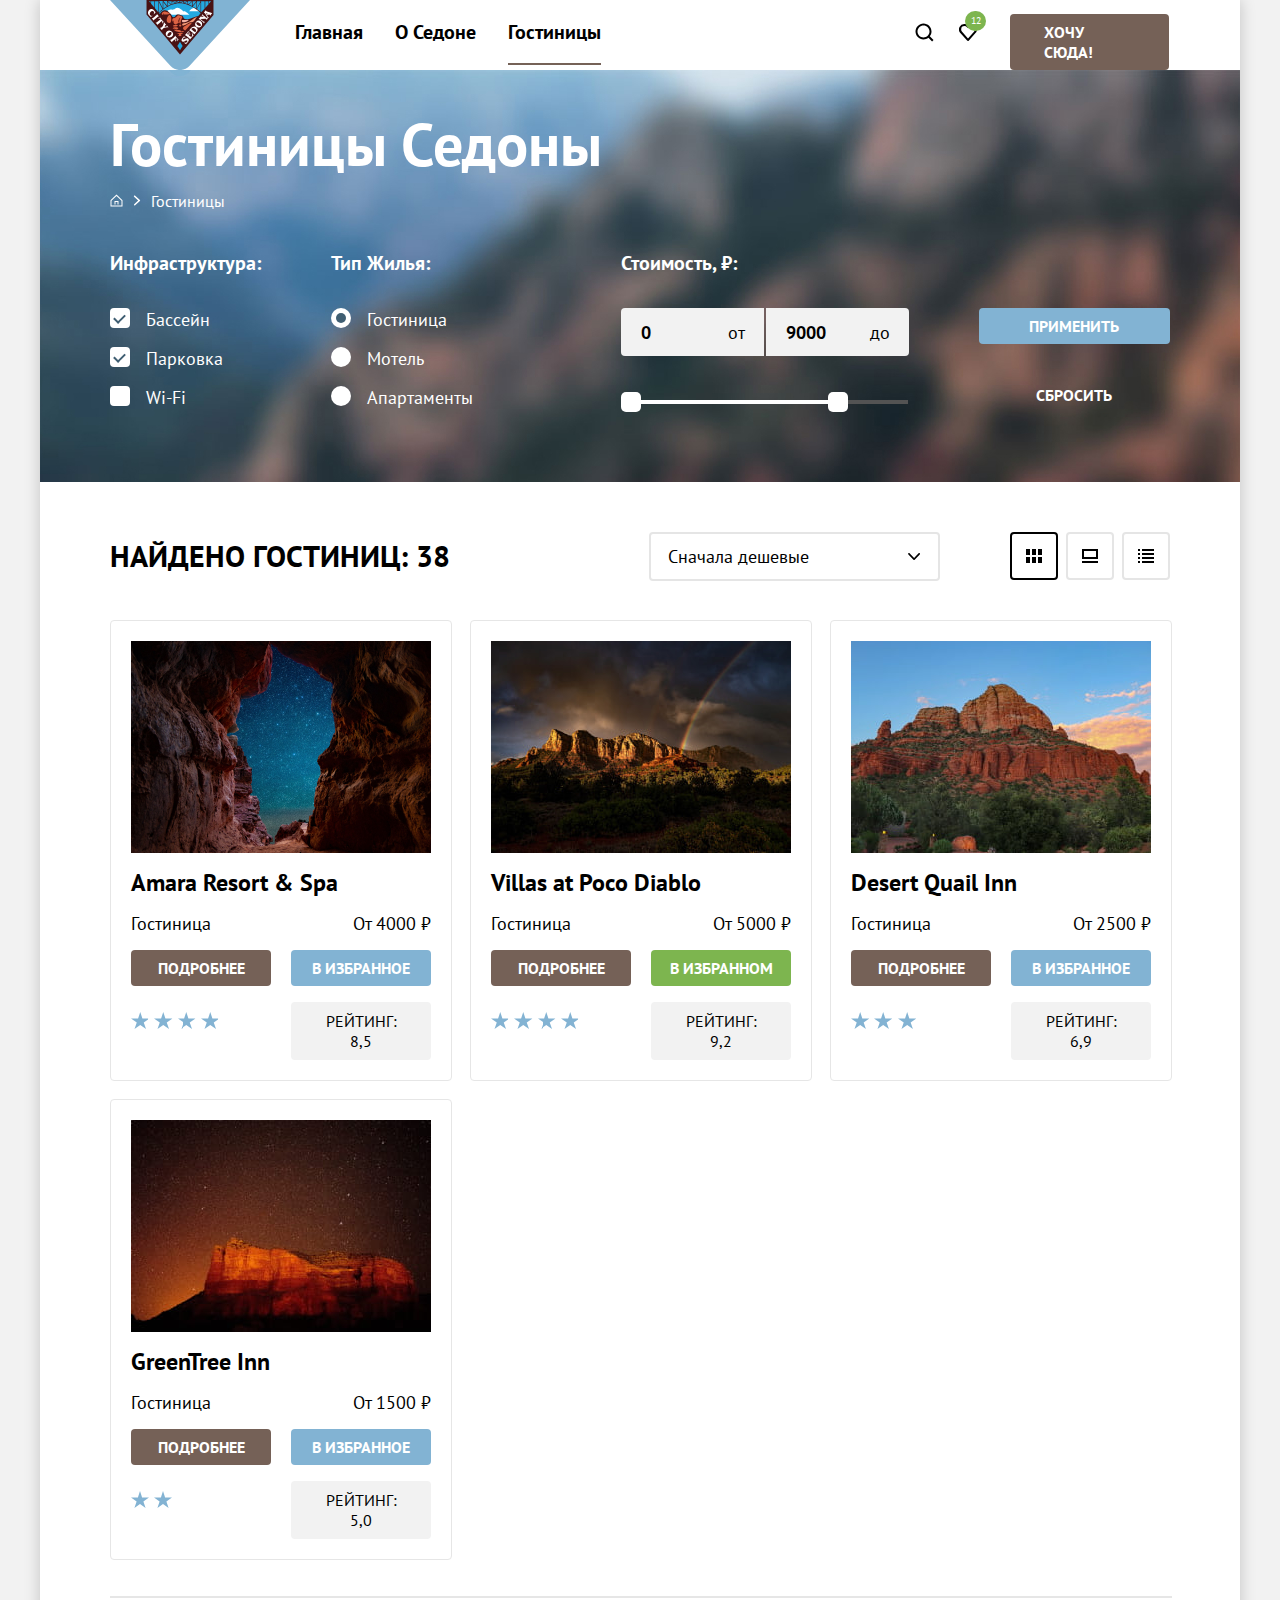
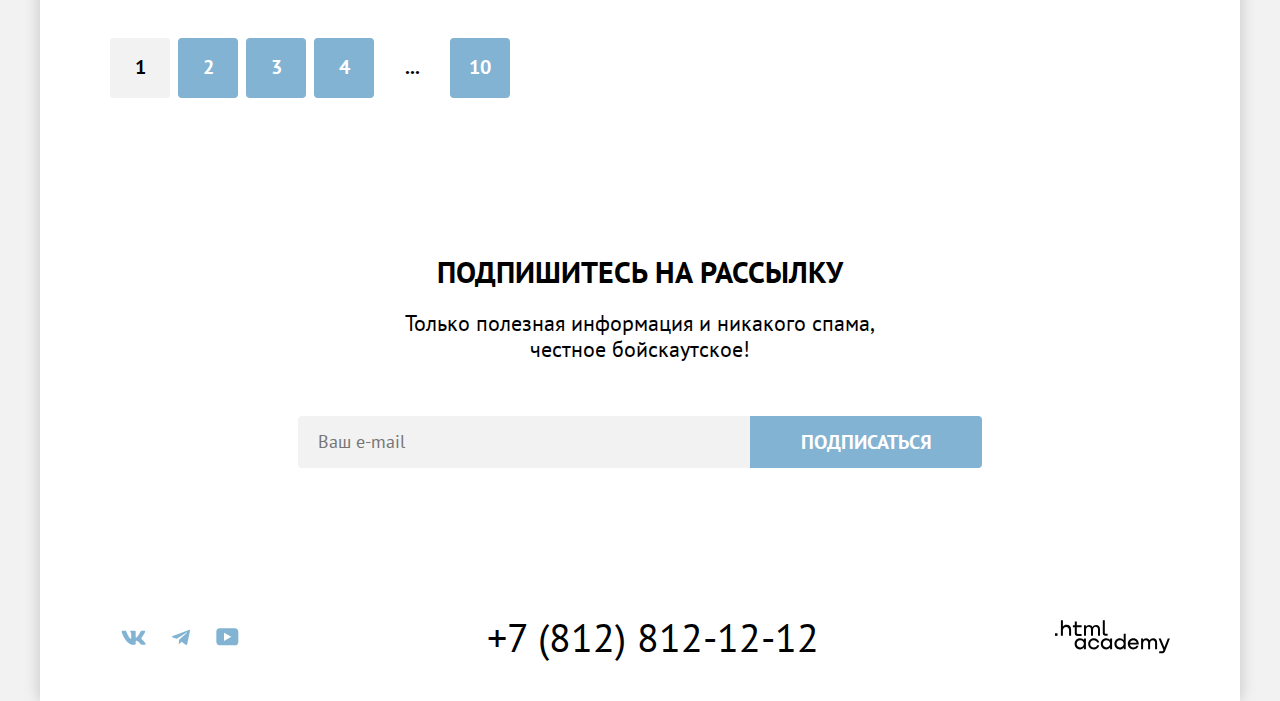
==== commit c11d6de5: "Merge pull request #11 from Armine999/master" ====
--- a/catalog.html
+++ b/catalog.html
@@ -1,311 +1,320 @@
 <!DOCTYPE html>
 <html lang="ru">
-  <head>
-    <meta charset="utf-8">
-    <title>HTML Academy: Седона</title>
-    <link rel="icon" type="image/png" sizes="32x32" href="images/favicon.png">
-    <link rel="stylesheet" href="styles/styles.css">
-  </head>
-  <body class="body">
-    <div class="container">
-      <header class="page-header">
-        <a class="logo-link" href="index.html">
-          <img class="logo" src="./images/logotip.svg" alt="Логотип сайта городка Седона" width="140" height="70">
-        </a>
-        <nav class="navigation">
-          <ul class="menu-list">
-            <li class="menu-item">
-              <a href="./index.html" class="menu-link">Главная</a>
-            </li>
-            <li class="menu-item">
-              <a href="#" class="menu-link">О Седоне</a>
-            </li>
-            <li class="menu-item">
-              <a href="#" class="menu-link menu-active">Гостиницы</a>
-            </li>
-          </ul>
-          <ul class="user-name-list">
-            <li class="user-menu-item">
-              <a href="#" class="user-menu-search">
-                <svg class="search" width="44" height="64" viewBox="0 0 44 64" fill="none"
-                  xmlns="http://www.w3.org/2000/svg">
-                  <path
-                    d="M31.5 40.0083L27.8 36.3287C28.8 35.0359 29.5 33.3453 29.5 31.4558C29.5 27.0801 25.9 23.5 21.5 23.5C17.1 23.5 13.5 27.1796 13.5 31.5552C13.5 35.9309 17.1 39.511 21.5 39.511C23.3 39.511 25 38.9144 26.4 37.8204L30.1 41.5L31.5 40.0083ZM21.5 37.5221C18.2 37.5221 15.5 34.837 15.5 31.5552C15.5 28.2735 18.2 25.5884 21.5 25.5884C24.8 25.5884 27.5 28.2735 27.5 31.5552C27.5 34.837 24.8 37.5221 21.5 37.5221Z"
-                    fill="currentColor" />
-                </svg>
-                <span class="visually-hidden">Поиск по сайту</span>
-              </a>
-            </li>
-            <li class="user-menu-item">
-              <a href="#" class="user-menu-favorit">
-                <svg class="favorit" xmlns="http://www.w3.org/2000/svg" width="18" height="17" fill="none">
-                  <path
-                    d="M8.9 17a1 1 0 0 1-.8-.4l-7-7.9A5.4 5.4 0 0 1 5.5 0C6.8 0 8 .5 9 1.3a5.5 5.5 0 0 1 9 4.1c0 1.3-.5 2.5-1.3 3.4l-7 7.9c-.2.2-.4.3-.8.3Zm-6-9.5L9 14.4l6.2-7c.5-.5.7-1.2.7-2 0-1.8-1.5-3.3-3.3-3.3-1 0-2 .5-2.7 1.3-.3.3-.6.4-.9.4-.3 0-.6-.2-.8-.4a3.7 3.7 0 0 0-2.7-1.3 3.3 3.3 0 0 0-3.3 3.3c-.1.9.3 1.6.7 2.1-.1 0-.1 0 0 0Z"
-                    fill="currentColor"></path>
-                </svg>
-                <span class="visually-hidden">Избранное</span>
-                <span class="number">12</span>
-              </a>
-            </li>
-            <li class="user-menu-item ">
-              <a href="#" class="user-menu-want">Хочу сюда!</a>
-            </li>
-          </ul>
-        </nav>
-      </header>
-      <main class="main-inner">
-        <section class="inner">
-          <h1 class="inner-header-title">Гостиницы Седоны</h1>
-          <ul class="breadcrumbs">
-            <li class="breadcrumbs-item">
-              <a class="breadcrumbs-link" href="./index.html">
-                <img class="icon-main-menu" src="./images/imagecatalog/icon.svg" alt="Иконка главного меню" width="13" height="13"></a>
-            </li>
-            <li class="breadcrumbs-item">
-              <a class="breadcrumbs-link">Гостиницы</a>
-            </li>
-          </ul>
-          <h2 class="visually-hidden"> Параметры поиска с фильтрами</h2>
-          <form class="form" action="https://echo.htmlacademy.ru/" method="get">
-            <fieldset class="search-option">
-              <legend class="search-option-title">Инфраструктура:</legend>
-              <ul class="search-option-list">
-                <li class="search-option-item">
-                  <input class="checkbox-input visually-hidden" type="checkbox" id="swimming-pool" name="swimming-pool"
-                    checked>
-                  <label class="checkbox-label" for="swimming-pool">Бассейн</label>
-                </li>
-                <li class="search-option-item">
-                  <input class="checkbox-input visually-hidden" type="checkbox" name="parking" id="parking" checked>
-                  <label class="checkbox-label" for="parking">Парковка</label>
-                </li>
-                <li class="search-option-item">
-                  <input class="checkbox-input visually-hidden" type="checkbox" id="wi-fi" name="wi-fi">
-                  <label class="checkbox-label" for="wi-fi">Wi-Fi</label>
-                </li>
-              </ul>
-            </fieldset>
-            <fieldset class="search-option">
-              <legend class="search-option-title">Тип Жилья:</legend>
-              <ul class="search-option-list">
-                <li class="search-option-item">
-                  <input class="radio-input visually-hidden" type="radio" name="housing-type" id="hotel" value="hotel" checked>
-                  <label class="radio-label" for="hotel">Гостиница</label>
-                </li>
-                <li class="search-option-item">
-                  <input class="radio-input visually-hidden" type="radio" name="housing-type" value="motel" id="motel">
-                  <label class="radio-label" for="motel">Мотель</label>
-                </li>
-                <li class="search-option-item">
-                  <input class="radio-input visually-hidden" type="radio" name="housing-type" value="apartment" id="apartments">
-                  <label class="radio-label" for="apartments">Апартаменты</label>
-                </li>
-              </ul>
-            </fieldset>
-            <fieldset class="search-option">
-              <legend class="search-option-title">Стоимость, ₽:</legend>
-              <div class="cost">
-                <input class="cost-from" type="text" placeholder="0" value="0" name="min-price">
-                <label class="catalog-filter-from">от</label>
-                <input class="cost-from cost-till" type="text" placeholder="9000" value="9000" name="max-price">
-                <label class="catalog-filter-till">до</label>
-              </div>
-              <div class="container-cost">
-                <div class="range"></div>
-                <div class="scale"></div>
-                <button class="handler handler-min" type="button">
-                  <span class="visually-hidden">Установить нижнюю границу диапазона цены</span>
-                </button>
-                <button class="handler handler-max" type="button">
-                  <span class="visually-hidden">Установить верхнюю границу диапазона цены</span>
-                </button>
-              </div>
-            </fieldset>
-            <fieldset class="search-option">
-              <button class="apply" type="submit">Применить</button>
-              <button class="reset" type="reset">Сбросить</button>
-            </fieldset>
-          </form>
-        </section>
-        <section class="catalog-hotels">
-          <h2 class="hotels">Найдено гостиниц: 38</h2>
-          <select class="select-control" aria-label="Сортировка">
-            <option value="cheap">Сначала дешевые</option>
-            <option value="expensive">Сначала дорогие</option>
-            <option value="number-stars">По количеству звезд</option>
-          </select>
-          <div class="button-cards">
-            <a class="button-view button-tile" href="#">
-              <span class="visually-hidden">Показать карточки</span>
-            </a>
-            <a class="button-view button-card" href="#">
-              <span class="visually-hidden">Показать крупные карточки с описанием</span>
-            </a>
-            <a class="button-view button-list" href="#">
-              <span class="visually-hidden">Показать список</span>
-              <span class="list-card"></span>
-            </a>
-          </div>
-        </section>
-        <ul class="product-list">
-          <li class="hotel-card">
-            <a class="hotel-card-link" href="hotel.html">
-              <img class="hotel-card-image" src="./images/imagecatalog/hotel-1.jpg" width="300" height="212" alt="#">
-              <h3 class="hotel-card-title">Amara Resort & Spa</h3>
-            </a>
-            <p class="hotel-card-price">Гостиница</p>
-            <p class="price"> От 4000 ₽</p>
-            <a class="hotel-details" href="#">Подробнее</a>
-            <a class="hotel-favorites" href="#">В избранное</a>
-            <p class="stars-raiting stars-raiting-four"></p>
-            <span class="raiting">Рейтинг: 8,5</span>
-          </li>
-          <li class="hotel-card">
-            <a class="hotel-card-link" href="hotel.html">
-              <img class="hotel-card-image" src="./images/imagecatalog/hotel-2.jpg" width="300" height="212" alt="#">
-              <h3 class="hotel-card-title">Villas at Poco Diablo</h3>
-            </a>
-            <p class="hotel-card-price">Гостиница</p>
-            <p class="price">От 5000 ₽</p>
-            <a class="hotel-details" href="#">Подробнее</a>
-            <a class=" green-button" href="#">В избранном</a>
-            <p class="stars-raiting stars-raiting-four"></p>
-            <span class="raiting">Рейтинг: 9,2</span>
-          </li>
-          <li class="hotel-card">
-            <a class="hotel-card-link" href="hotel.html">
-              <img class="hotel-card-image" src="./images/imagecatalog/hotel-3.jpg" width="300" height="212" alt="#">
-              <h3 class="hotel-card-title">Desert Quail Inn</h3>
-            </a>
-            <p class="hotel-card-price">Гостиница </p>
-            <p class="price">От 2500 ₽</p>
-            <a class="hotel-details" href="#">Подробнее</a>
-            <a class="hotel-favorites" href="#">В избранное</a>
-            <p class="stars-raiting stars-raiting-three"></p>
-            <span class="raiting">Рейтинг: 6,9</span>
-          </li>
-          <li class="hotel-card">
-            <a class="hotel-card-link" href="hotel.html">
-              <img class="hotel-card-image" src="./images/imagecatalog/hotel-4.jpg" width="300" height="212" alt="#">
-              <h3 class="hotel-card-title">GreenTree Inn</h3>
-            </a>
-            <p class="hotel-card-price">Гостиница</p>
-            <p class="price">От 1500 ₽</p>
-            <a class="hotel-details" href="#">Подробнее</a>
-            <a class="hotel-favorites" href="#">В избранное</a>
-            <p class="stars-raiting stars-raiting-two"></p>
-            <span class="raiting">Рейтинг: 5,0</span>
+
+<head>
+  <meta charset="utf-8">
+  <title>HTML Academy: Седона</title>
+  <link rel="icon" type="image/png" sizes="32x32" href="images/favicon.png">
+  <link rel="stylesheet" href="styles/styles.css">
+</head>
+
+<body class="body">
+  <div class="container">
+    <header class="page-header">
+      <a class="logo-link" href="index.html">
+        <img class="logo" src="./images/logotype.svg" alt="Логотип сайта городка Седона" width="140" height="70">
+      </a>
+      <nav class="navigation">
+        <ul class="menu-list">
+          <li class="menu-item">
+            <a href="./index.html" class="menu-link">Главная</a>
+          </li>
+          <li class="menu-item">
+            <a href="#" class="menu-link">О Седоне</a>
+          </li>
+          <li class="menu-item">
+            <a href="#" class="menu-link menu-active">Гостиницы</a>
           </li>
         </ul>
-        <ul class="pagination">
-          <li class="pagination-item1">
-            <a class="pagination-link pagination-current ">1</a>
-          </li>
-          <li class="pagination-item">
-            <a class="pagination-link" href="#">2</a>
-          </li>
-          <li class="pagination-item">
-            <a class="pagination-link" href="#">3</a>
-          </li>
-          <li class="pagination-item">
-            <a class="pagination-link" href="#">4</a>
-          </li>
-          <li class="pagination-item">
-            <a class="pagination-link-more" href="#">...</a>
-          </li>
-          <li class="pagination-item">
-            <a class="pagination-link" href="#">10</a>
+        <ul class="user-name-list">
+          <li class="user-menu-item">
+            <a href="#" class="user-menu-search">
+              <svg class="search" width="44" height="64" viewBox="0 0 44 64" fill="none"
+                xmlns="http://www.w3.org/2000/svg">
+                <path
+                  d="M31.5 40.0083L27.8 36.3287C28.8 35.0359 29.5 33.3453 29.5 31.4558C29.5 27.0801 25.9 23.5 21.5 23.5C17.1 23.5 13.5 27.1796 13.5 31.5552C13.5 35.9309 17.1 39.511 21.5 39.511C23.3 39.511 25 38.9144 26.4 37.8204L30.1 41.5L31.5 40.0083ZM21.5 37.5221C18.2 37.5221 15.5 34.837 15.5 31.5552C15.5 28.2735 18.2 25.5884 21.5 25.5884C24.8 25.5884 27.5 28.2735 27.5 31.5552C27.5 34.837 24.8 37.5221 21.5 37.5221Z"
+                  fill="currentColor" />
+              </svg>
+              <span class="visually-hidden">Поиск по сайту</span>
+            </a>
+          </li>
+          <li class="user-menu-item">
+            <a href="#" class="user-menu-favorite">
+              <svg class="favorite" xmlns="http://www.w3.org/2000/svg" width="18" height="17" fill="none">
+                <path
+                  d="M8.9 17a1 1 0 0 1-.8-.4l-7-7.9A5.4 5.4 0 0 1 5.5 0C6.8 0 8 .5 9 1.3a5.5 5.5 0 0 1 9 4.1c0 1.3-.5 2.5-1.3 3.4l-7 7.9c-.2.2-.4.3-.8.3Zm-6-9.5L9 14.4l6.2-7c.5-.5.7-1.2.7-2 0-1.8-1.5-3.3-3.3-3.3-1 0-2 .5-2.7 1.3-.3.3-.6.4-.9.4-.3 0-.6-.2-.8-.4a3.7 3.7 0 0 0-2.7-1.3 3.3 3.3 0 0 0-3.3 3.3c-.1.9.3 1.6.7 2.1-.1 0-.1 0 0 0Z"
+                  fill="currentColor"></path>
+              </svg>
+              <span class="visually-hidden">Избранное</span>
+              <span class="number">12</span>
+            </a>
+          </li>
+          <li class="user-menu-item ">
+            <a href="#" class="user-menu-want">Хочу сюда!</a>
           </li>
         </ul>
-      </main>
-      <footer class="page-footer">
-        <section class="subscribe-catalog">
-          <h2 class="subscribe-title-catalog">Подпишитесь на рассылку</h2>
-          <p class="subscribe-desc-catalog">Только полезная информация и никакого спама, <br> честное
-            бойскаутское!
-          </p>
-          <form class="subscribe-form" action="https://echo.htmlacademy.ru/" method="post">
-            <label for="email"></label>
-            <input class="email-catalog" type="email" id="email" name="subscribe-email" placeholder="Ваш e-mail">
-            <button class="button-subscribe" type="submit">Подписаться</button>
-          </form>
-        </section>
-        <section class="social">
-          <h2 class="visually-hidden">Социальные сети</h2>
-          <ul class="social-list">
-            <li class="social-item">
-              <a class="social-link vk" href="#" aria-label="Страница в ВК">
-                <svg width="25" height="15" viewBox="0 0 25 15" fill="none" xmlns="http://www.w3.org/2000/svg">
-                  <path fill-rule="evenodd" clip-rule="evenodd"
-                    d="M24.1164 1.80445C24.2824 1.25845 24.1164 0.856445 23.3214 0.856445H20.6964C20.0284 0.856445 19.7204 1.20345 19.5534 1.58645C19.5534 1.58645 18.2184 4.78245 16.3274 6.85845C15.7154 7.46045 15.4374 7.65145 15.1034 7.65145C14.9364 7.65145 14.6854 7.46045 14.6854 6.91345V1.80445C14.6854 1.14845 14.5014 0.856445 13.9454 0.856445H9.81738C9.40038 0.856445 9.14938 1.16045 9.14938 1.44945C9.14938 2.07045 10.0954 2.21445 10.1924 3.96245V7.76045C10.1924 8.59345 10.0394 8.74444 9.70538 8.74444C8.81538 8.74444 6.65038 5.53345 5.36538 1.85945C5.11638 1.14445 4.86438 0.856445 4.19338 0.856445H1.56638C0.816382 0.856445 0.666382 1.20345 0.666382 1.58645C0.666382 2.26845 1.55638 5.65645 4.81138 10.1374C6.98138 13.1974 10.0364 14.8564 12.8194 14.8564C14.4884 14.8564 14.6944 14.4884 14.6944 13.8534V11.5404C14.6944 10.8034 14.8524 10.6564 15.3814 10.6564C15.7714 10.6564 16.4384 10.8484 17.9964 12.3234C19.7764 14.0724 20.0694 14.8564 21.0714 14.8564H23.6964C24.4464 14.8564 24.8224 14.4884 24.6064 13.7604C24.3684 13.0364 23.5184 11.9854 22.3914 10.7384C21.7794 10.0284 20.8614 9.26345 20.5824 8.88045C20.1934 8.38945 20.3044 8.17044 20.5824 7.73345C20.5824 7.73345 23.7824 3.30745 24.1154 1.80445H24.1164Z"
-                    fill="currentColor" />
-                </svg>
-              </a>
-            </li>
-            <li class="social-item">
-              <a class="social-link tel" href="#" aria-label="Наш телеграмм">
-                <svg width="18" height="16" viewBox="0 0 18 16" fill="none" xmlns="http://www.w3.org/2000/svg">
-                  <path
-                    d="M16.785 0.955705L0.840489 7.1042C-0.247661 7.54126 -0.241365 8.14828 0.640845 8.41897L4.73445 9.69597L14.2058 3.72014C14.6537 3.44766 15.0629 3.59424 14.7265 3.89281L7.05283 10.8183H7.05103L7.05283 10.8192L6.77045 15.0387C7.18413 15.0387 7.36669 14.8489 7.59871 14.625L9.58705 12.6915L13.7229 15.7464C14.4855 16.1664 15.0332 15.9506 15.2229 15.0405L17.9379 2.2453C18.2158 1.13107 17.5126 0.626562 16.785 0.955705Z"
-                    fill="currentColor" />
-                </svg>
-              </a>
-            </li>
-            <li class="social-item">
-              <a class="social-link youtube" href="#" aria-label="Наш профиль в YouTube">
-                <svg width="23" height="18" viewBox="0 0 23 18" fill="none" xmlns="http://www.w3.org/2000/svg">
-                  <path
-                    d="M18.9402 0.356445H3.50738C1.64668 0.356445 0.333252 1.9502 0.333252 3.75645V13.8502C0.333252 15.7627 1.64668 17.3564 3.50738 17.3564H19.1591C20.8009 17.3564 22.3333 15.7627 22.3333 13.9564V3.75645C22.1143 1.9502 20.8009 0.356445 18.9402 0.356445ZM7.99494 12.8939V4.81894L15.3283 8.85645L7.99494 12.8939Z"
-                    fill="currentColor" />
-                </svg>
-              </a>
-            </li>
-          </ul>
-          <div class="phone">
-            <a class="button" href="tel:+78128121212">+7 (812) 812-12-12</a>
-          </div>
-          <div class="text-logo">
-            <a class="navigation-logo" href="https://htmlacademy.ru/">
-              <svg width="115" height="34" viewBox="0 0 115 34" fill="none" xmlns="http://www.w3.org/2000/svg">
-                <path d="M0 13.2564V15.8564H2.5V13.2564H0Z" fill="currentColor" />
+      </nav>
+    </header>
+    <main class="main-inner">
+      <section class="inner">
+        <h1 class="inner-header-title">Гостиницы Седоны</h1>
+        <ul class="breadcrumbs">
+          <li class="breadcrumbs-item">
+            <a class="breadcrumbs-link breadcrumbs-icon" href="./index.html">
+              <span class="visually-hidden">Дом</span>
+            </a>
+          </li>
+          <li class="breadcrumbs-item">
+            <a class="breadcrumbs-link" href="#">Гостиницы</a>
+          </li>
+        </ul>
+        <h2 class="visually-hidden"> Параметры поиска с фильтрами</h2>
+        <form class="form" action="https://echo.htmlacademy.ru/" method="get">
+          <fieldset class="search-option">
+            <legend class="search-option-title">Инфраструктура:</legend>
+            <ul class="search-option-list">
+              <li class="search-option-item">
+                <input class="checkbox-input visually-hidden" type="checkbox" id="swimming-pool" name="swimming-pool"
+                  checked>
+                <label class="checkbox-label" for="swimming-pool">Бассейн</label>
+              </li>
+              <li class="search-option-item">
+                <input class="checkbox-input visually-hidden" type="checkbox" name="parking" id="parking" checked>
+                <label class="checkbox-label" for="parking">Парковка</label>
+              </li>
+              <li class="search-option-item">
+                <input class="checkbox-input visually-hidden" type="checkbox" id="wi-fi" name="wi-fi">
+                <label class="checkbox-label" for="wi-fi">Wi-Fi</label>
+              </li>
+            </ul>
+          </fieldset>
+          <fieldset class="search-option">
+            <legend class="search-option-title">Тип Жилья:</legend>
+            <ul class="search-option-list">
+              <li class="search-option-item">
+                <input class="radio-input visually-hidden" type="radio" name="housing-type" id="hotel" value="hotel"
+                  checked>
+                <label class="radio-label" for="hotel">Гостиница</label>
+              </li>
+              <li class="search-option-item">
+                <input class="radio-input visually-hidden" type="radio" name="housing-type" value="motel" id="motel">
+                <label class="radio-label" for="motel">Мотель</label>
+              </li>
+              <li class="search-option-item">
+                <input class="radio-input visually-hidden" type="radio" name="housing-type" value="apartment"
+                  id="apartments">
+                <label class="radio-label" for="apartments">Апартаменты</label>
+              </li>
+            </ul>
+          </fieldset>
+          <fieldset class="search-option">
+            <legend class="search-option-title">Стоимость, ₽:</legend>
+            <div class="cost">
+              <input class="cost-from" type="text" placeholder="0" value="0" name="min-price" id="from">
+              <label class="catalog-filter-from" for="from">от</label>
+              <input class="cost-from cost-till" type="text" placeholder="9000" value="9000" name="max-price" id="till">
+              <label class="catalog-filter-till" for="till">до</label>
+            </div>
+            <div class="container-cost">
+              <div class="range"></div>
+              <div class="scale"></div>
+              <button class="handler handler-min" type="button">
+                <span class="visually-hidden">Установить нижнюю границу диапазона цены</span>
+              </button>
+              <button class="handler handler-max" type="button">
+                <span class="visually-hidden">Установить верхнюю границу диапазона цены</span>
+              </button>
+            </div>
+          </fieldset>
+          <fieldset class="search-option">
+            <button class="apply" type="submit">Применить</button>
+            <button class="reset" type="reset">Сбросить</button>
+          </fieldset>
+        </form>
+      </section>
+      <section class="catalog-hotels">
+        <h2 class="hotels">Найдено гостиниц: 38</h2>
+        <select class="select-control" aria-label="Сортировка">
+          <option value="cheap">Сначала дешевые</option>
+          <option value="expensive">Сначала дорогие</option>
+          <option value="number-stars">По количеству звезд</option>
+        </select>
+        <div class="button-cards">
+          <a class="button-view button-tile" href="#">
+            <span class="visually-hidden">Показать карточки</span>
+          </a>
+          <a class="button-view button-card" href="#">
+            <span class="visually-hidden">Показать крупные карточки с описанием</span>
+          </a>
+          <a class="button-view button-list" href="#">
+            <span class="visually-hidden">Показать список</span>
+          </a>
+        </div>
+      </section>
+      <ul class="product-list">
+        <li class="hotel-card">
+          <a class="hotel-card-link" href="hotel.html">
+            <img class="hotel-card-image" src="./images/imagecatalog/hotel-1.jpg" width="300" height="212"
+              alt="Amara Resort & Spa">
+            <h3 class="hotel-card-title">Amara Resort & Spa</h3>
+          </a>
+          <p class="hotel-card-price">Гостиница</p>
+          <p class="price"> От 4000 ₽</p>
+          <button class="hotel-details" type="button">Подробнее</button>
+          <button class="hotel-favorites" type="button">В избранное</button>
+          <p class="stars-rating stars-rating-four"></p>
+          <span class="rating">Рейтинг: 8,5</span>
+        </li>
+        <li class="hotel-card">
+          <a class="hotel-card-link" href="hotel.html">
+            <img class="hotel-card-image" src="./images/imagecatalog/hotel-2.jpg" width="300" height="212"
+              alt="Villas at Poco Diablo">
+            <h3 class="hotel-card-title">Villas at Poco Diablo</h3>
+          </a>
+          <p class="hotel-card-price">Гостиница</p>
+          <p class="price">От 5000 ₽</p>
+          <button class="hotel-details" type="button">Подробнее</button>
+          <button class=" green-button" type="button">В избранном</button>
+          <p class="stars-rating stars-rating-four"></p>
+          <span class="rating">Рейтинг: 9,2</span>
+        </li>
+        <li class="hotel-card">
+          <a class="hotel-card-link" href="hotel.html">
+            <img class="hotel-card-image" src="./images/imagecatalog/hotel-3.jpg" width="300" height="212"
+              alt="Desert Quail Inn">
+            <h3 class="hotel-card-title">Desert Quail Inn</h3>
+          </a>
+          <p class="hotel-card-price">Гостиница </p>
+          <p class="price">От 2500 ₽</p>
+          <button class="hotel-details" type="button">Подробнее</button>
+          <button class="hotel-favorites" type="button">В избранное</button>
+          <p class="stars-rating stars-rating-three"></p>
+          <span class="rating">Рейтинг: 6,9</span>
+        </li>
+        <li class="hotel-card">
+          <a class="hotel-card-link" href="hotel.html">
+            <img class="hotel-card-image" src="./images/imagecatalog/hotel-4.jpg" width="300" height="212"
+              alt="GreenTree Inn">
+            <h3 class="hotel-card-title">GreenTree Inn</h3>
+          </a>
+          <p class="hotel-card-price">Гостиница</p>
+          <p class="price">От 1500 ₽</p>
+          <button class="hotel-details" type="button">Подробнее</button>
+          <button class="hotel-favorites" type="button">В избранное</button>
+          <p class="stars-rating stars-rating-two"></p>
+          <span class="rating">Рейтинг: 5,0</span>
+        </li>
+      </ul>
+      <ul class="pagination">
+        <li class="pagination-item1">
+          <a class="pagination-link pagination-current" href="#">1</a>
+        </li>
+        <li class="pagination-item">
+          <a class="pagination-link" href="#">2</a>
+        </li>
+        <li class="pagination-item">
+          <a class="pagination-link" href="#">3</a>
+        </li>
+        <li class="pagination-item">
+          <a class="pagination-link" href="#">4</a>
+        </li>
+        <li class="pagination-item">
+          <a class="pagination-link-more" href="#">...</a>
+        </li>
+        <li class="pagination-item">
+          <a class="pagination-link" href="#">10</a>
+        </li>
+      </ul>
+    </main>
+    <footer class="page-footer">
+      <section class="subscribe-catalog">
+        <h2 class="subscribe-title-catalog">Подпишитесь на рассылку</h2>
+        <p class="subscribe-desc-catalog">Только полезная информация и никакого спама, <br> честное
+          бойскаутское!
+        </p>
+        <form class="subscribe-form" action="https://echo.htmlacademy.ru/" method="post">
+          <label for="email"></label>
+          <input class="email-catalog" type="email" id="email" name="subscribe-email" placeholder="Ваш e-mail">
+          <button class="button-subscribe" type="submit">Подписаться</button>
+        </form>
+      </section>
+      <section class="social">
+        <h2 class="visually-hidden">Социальные сети</h2>
+        <ul class="social-list">
+          <li class="social-item">
+            <a class="social-link vk" href="#" aria-label="Страница в ВК">
+              <svg width="25" height="15" viewBox="0 0 25 15" fill="none" xmlns="http://www.w3.org/2000/svg">
+                <path fill-rule="evenodd" clip-rule="evenodd"
+                  d="M24.1164 1.80445C24.2824 1.25845 24.1164 0.856445 23.3214 0.856445H20.6964C20.0284 0.856445 19.7204 1.20345 19.5534 1.58645C19.5534 1.58645 18.2184 4.78245 16.3274 6.85845C15.7154 7.46045 15.4374 7.65145 15.1034 7.65145C14.9364 7.65145 14.6854 7.46045 14.6854 6.91345V1.80445C14.6854 1.14845 14.5014 0.856445 13.9454 0.856445H9.81738C9.40038 0.856445 9.14938 1.16045 9.14938 1.44945C9.14938 2.07045 10.0954 2.21445 10.1924 3.96245V7.76045C10.1924 8.59345 10.0394 8.74444 9.70538 8.74444C8.81538 8.74444 6.65038 5.53345 5.36538 1.85945C5.11638 1.14445 4.86438 0.856445 4.19338 0.856445H1.56638C0.816382 0.856445 0.666382 1.20345 0.666382 1.58645C0.666382 2.26845 1.55638 5.65645 4.81138 10.1374C6.98138 13.1974 10.0364 14.8564 12.8194 14.8564C14.4884 14.8564 14.6944 14.4884 14.6944 13.8534V11.5404C14.6944 10.8034 14.8524 10.6564 15.3814 10.6564C15.7714 10.6564 16.4384 10.8484 17.9964 12.3234C19.7764 14.0724 20.0694 14.8564 21.0714 14.8564H23.6964C24.4464 14.8564 24.8224 14.4884 24.6064 13.7604C24.3684 13.0364 23.5184 11.9854 22.3914 10.7384C21.7794 10.0284 20.8614 9.26345 20.5824 8.88045C20.1934 8.38945 20.3044 8.17044 20.5824 7.73345C20.5824 7.73345 23.7824 3.30745 24.1154 1.80445H24.1164Z"
+                  fill="currentColor" />
+              </svg>
+            </a>
+          </li>
+          <li class="social-item">
+            <a class="social-link tel" href="#" aria-label="Наш телеграмм">
+              <svg width="18" height="16" viewBox="0 0 18 16" fill="none" xmlns="http://www.w3.org/2000/svg">
                 <path
-                  d="M11.6 4.85645C10 4.85645 8.8 5.55645 8 6.55645H7.9V0.356445H5.9V15.8564H7.9V10.5564C7.9 8.45645 9.2 6.95645 11.2 6.95645C13 6.95645 14.1 8.35645 14.1 10.1564V15.8564H16.1V9.75644C16.2 6.75644 14.3 4.85645 11.6 4.85645Z"
+                  d="M16.785 0.955705L0.840489 7.1042C-0.247661 7.54126 -0.241365 8.14828 0.640845 8.41897L4.73445 9.69597L14.2058 3.72014C14.6537 3.44766 15.0629 3.59424 14.7265 3.89281L7.05283 10.8183H7.05103L7.05283 10.8192L6.77045 15.0387C7.18413 15.0387 7.36669 14.8489 7.59871 14.625L9.58705 12.6915L13.7229 15.7464C14.4855 16.1664 15.0332 15.9506 15.2229 15.0405L17.9379 2.2453C18.2158 1.13107 17.5126 0.626562 16.785 0.955705Z"
                   fill="currentColor" />
+              </svg>
+            </a>
+          </li>
+          <li class="social-item">
+            <a class="social-link youtube" href="#" aria-label="Наш профиль в YouTube">
+              <svg width="23" height="18" viewBox="0 0 23 18" fill="none" xmlns="http://www.w3.org/2000/svg">
                 <path
-                  d="M26.6 5.15645H21.8V1.45645H19.8V5.25645H17.9V7.25645H19.8V13.2564C19.8 14.9564 20.8 15.9564 22.5 15.9564H26.6V13.9564H22.9C22.2 13.9564 21.8 13.5564 21.8 12.8564V7.15645H26.6V5.15645Z"
+                  d="M18.9402 0.356445H3.50738C1.64668 0.356445 0.333252 1.9502 0.333252 3.75645V13.8502C0.333252 15.7627 1.64668 17.3564 3.50738 17.3564H19.1591C20.8009 17.3564 22.3333 15.7627 22.3333 13.9564V3.75645C22.1143 1.9502 20.8009 0.356445 18.9402 0.356445ZM7.99494 12.8939V4.81894L15.3283 8.85645L7.99494 12.8939Z"
                   fill="currentColor" />
-                <path
-                  d="M41.1 4.95645C39.5 4.95645 38.2 5.75644 37.6 7.05645H37.5C36.9 5.85645 35.7 4.95645 34.1 4.95645C32.7 4.95645 31.6 5.75645 31 6.75645H30.9V5.15645H29V15.7564H31V10.3564C31 8.35645 32 6.85645 33.6 6.85645C35.1 6.85645 36 7.85645 36 9.45645V15.7564H38V10.1564C38 7.75645 39.4 6.85645 40.6 6.85645C42.1 6.85645 43 7.85645 43 9.45645V15.7564H45V9.25644C45.1 6.75644 43.6 4.95645 41.1 4.95645Z"
-                  fill="currentColor" />
-                <path
-                  d="M47.8 13.0564C47.8 14.7564 48.8 15.7564 50.6 15.7564H52.6V13.7564H50.9C50.2 13.7564 49.8 13.3564 49.8 12.6564V0.356445H47.8V13.0564Z"
-                  fill="currentColor" />
-                <path
-                  d="M28.9 20.0564C28 18.9564 26.7 18.2564 25 18.2564C21.9 18.2564 19.6 20.5564 19.6 23.8564C19.6 27.1564 21.9 29.4564 25 29.4564C26.8 29.4564 28 28.6564 28.8 27.5564H28.9V29.1564H30.9V18.5564H28.9V20.0564ZM25.3 27.4564C23.1 27.4564 21.7 25.8564 21.7 23.8564C21.7 21.8564 23.1 20.2564 25.3 20.2564C27.5 20.2564 28.9 21.8564 28.9 23.8564C28.9 25.7564 27.5 27.4564 25.3 27.4564Z"
-                  fill="currentColor" />
-                <path
-                  d="M44.2 22.3564C43.7 19.9564 41.6 18.2564 38.8 18.2564C35.4 18.2564 33.2 20.7564 33.2 23.8564C33.2 26.9564 35.4 29.4564 38.8 29.4564C41.6 29.4564 43.7 27.6564 44.2 25.2564H42.1C41.7 26.5564 40.4 27.5564 38.8 27.5564C36.6 27.5564 35.2 25.9564 35.2 23.9564C35.2 21.9564 36.6 20.3564 38.8 20.3564C40.4 20.3564 41.6 21.3564 42.1 22.5564H44.2V22.3564Z"
-                  fill="currentColor" />
-                <path
-                  d="M55.1 20.0564C54.2 18.9564 52.9 18.2564 51.2 18.2564C48.1 18.2564 45.8 20.5564 45.8 23.8564C45.8 27.1564 48.1 29.4564 51.2 29.4564C53 29.4564 54.2 28.6564 55 27.5564H55.1V29.1564H57.1V18.5564H55.1V20.0564ZM51.5 27.4564C49.3 27.4564 47.9 25.8564 47.9 23.8564C47.9 21.8564 49.3 20.2564 51.5 20.2564C53.7 20.2564 55.1 21.8564 55.1 23.8564C55.1 25.7564 53.6 27.4564 51.5 27.4564Z"
-                  fill="currentColor" />
-                <path
-                  d="M68.7 20.1564C67.8 19.0564 66.5 18.2564 64.8 18.2564C61.7 18.2564 59.4 20.5564 59.4 23.8564C59.4 27.1564 61.6 29.4564 64.8 29.4564C66.5 29.4564 67.8 28.6564 68.6 27.6564H68.7V29.1564H70.7V13.7564H68.7V20.1564ZM65.1 27.4564C62.9 27.4564 61.5 25.8564 61.5 23.8564C61.5 21.8564 62.9 20.2564 65.1 20.2564C67.3 20.2564 68.7 21.8564 68.7 23.8564C68.6 25.8564 67.2 27.4564 65.1 27.4564Z"
-                  fill="currentColor" />
-                <path
-                  d="M78.3 18.2564C75 18.2564 72.8 20.7564 72.8 23.8564C72.8 26.8564 74.9 29.4564 78.3 29.4564C80.8 29.4564 82.8 28.1564 83.5 25.8564H81.4C80.9 26.8564 79.8 27.4564 78.4 27.4564C76.5 27.4564 75.1 26.1564 75 24.5564H83.8C84 20.9564 81.8 18.2564 78.3 18.2564ZM78.3 20.1564C80 20.1564 81.3 21.1564 81.6 22.7564H75.1C75.4 21.2564 76.6 20.1564 78.3 20.1564Z"
-                  fill="currentColor" />
-                <path
-                  d="M98.2 18.2564C96.6 18.2564 95.3 19.0564 94.6 20.2564H94.5C93.9 19.0564 92.7 18.2564 91.1 18.2564C89.7 18.2564 88.6 18.9564 88 20.0564V18.5564H86.1V29.1564H88.1V23.7564C88.1 21.7564 89.1 20.3564 90.7 20.2564C92.2 20.2564 93.1 21.2564 93.1 22.8564V29.1564H95.1V23.5564C95.1 21.1564 96.5 20.2564 97.7 20.2564C99.2 20.2564 100.1 21.2564 100.1 22.8564V29.1564H102.1V22.6564C102.2 20.0564 100.7 18.2564 98.2 18.2564Z"
-                  fill="currentColor" />
-                <path
-                  d="M109.4 27.3564L105.8 18.4564H103.6L108.4 30.0564C108.1 30.9564 107.7 31.2564 106.7 31.2564H104.2V33.2564H106.7C108.5 33.2564 109.5 32.4564 110.2 30.6564L114.9 18.4564H112.8L109.4 27.3564Z"
-                  fill="currentColor" />
-              </svg>
-            </a>
-          </div>
-        </section>
-      </footer>
-    </div>
-  </body>
-</html>
+              </svg>
+            </a>
+          </li>
+        </ul>
+        <div class="phone">
+          <a class="button" href="tel:+78128121212">+7 (812) 812-12-12</a>
+        </div>
+        <div class="text-logo">
+          <a class="navigation-logo" href="https://htmlacademy.ru/">
+            <svg width="115" height="34" viewBox="0 0 115 34" fill="none" xmlns="http://www.w3.org/2000/svg">
+              <path d="M0 13.2564V15.8564H2.5V13.2564H0Z" fill="currentColor" />
+              <path
+                d="M11.6 4.85645C10 4.85645 8.8 5.55645 8 6.55645H7.9V0.356445H5.9V15.8564H7.9V10.5564C7.9 8.45645 9.2 6.95645 11.2 6.95645C13 6.95645 14.1 8.35645 14.1 10.1564V15.8564H16.1V9.75644C16.2 6.75644 14.3 4.85645 11.6 4.85645Z"
+                fill="currentColor" />
+              <path
+                d="M26.6 5.15645H21.8V1.45645H19.8V5.25645H17.9V7.25645H19.8V13.2564C19.8 14.9564 20.8 15.9564 22.5 15.9564H26.6V13.9564H22.9C22.2 13.9564 21.8 13.5564 21.8 12.8564V7.15645H26.6V5.15645Z"
+                fill="currentColor" />
+              <path
+                d="M41.1 4.95645C39.5 4.95645 38.2 5.75644 37.6 7.05645H37.5C36.9 5.85645 35.7 4.95645 34.1 4.95645C32.7 4.95645 31.6 5.75645 31 6.75645H30.9V5.15645H29V15.7564H31V10.3564C31 8.35645 32 6.85645 33.6 6.85645C35.1 6.85645 36 7.85645 36 9.45645V15.7564H38V10.1564C38 7.75645 39.4 6.85645 40.6 6.85645C42.1 6.85645 43 7.85645 43 9.45645V15.7564H45V9.25644C45.1 6.75644 43.6 4.95645 41.1 4.95645Z"
+                fill="currentColor" />
+              <path
+                d="M47.8 13.0564C47.8 14.7564 48.8 15.7564 50.6 15.7564H52.6V13.7564H50.9C50.2 13.7564 49.8 13.3564 49.8 12.6564V0.356445H47.8V13.0564Z"
+                fill="currentColor" />
+              <path
+                d="M28.9 20.0564C28 18.9564 26.7 18.2564 25 18.2564C21.9 18.2564 19.6 20.5564 19.6 23.8564C19.6 27.1564 21.9 29.4564 25 29.4564C26.8 29.4564 28 28.6564 28.8 27.5564H28.9V29.1564H30.9V18.5564H28.9V20.0564ZM25.3 27.4564C23.1 27.4564 21.7 25.8564 21.7 23.8564C21.7 21.8564 23.1 20.2564 25.3 20.2564C27.5 20.2564 28.9 21.8564 28.9 23.8564C28.9 25.7564 27.5 27.4564 25.3 27.4564Z"
+                fill="currentColor" />
+              <path
+                d="M44.2 22.3564C43.7 19.9564 41.6 18.2564 38.8 18.2564C35.4 18.2564 33.2 20.7564 33.2 23.8564C33.2 26.9564 35.4 29.4564 38.8 29.4564C41.6 29.4564 43.7 27.6564 44.2 25.2564H42.1C41.7 26.5564 40.4 27.5564 38.8 27.5564C36.6 27.5564 35.2 25.9564 35.2 23.9564C35.2 21.9564 36.6 20.3564 38.8 20.3564C40.4 20.3564 41.6 21.3564 42.1 22.5564H44.2V22.3564Z"
+                fill="currentColor" />
+              <path
+                d="M55.1 20.0564C54.2 18.9564 52.9 18.2564 51.2 18.2564C48.1 18.2564 45.8 20.5564 45.8 23.8564C45.8 27.1564 48.1 29.4564 51.2 29.4564C53 29.4564 54.2 28.6564 55 27.5564H55.1V29.1564H57.1V18.5564H55.1V20.0564ZM51.5 27.4564C49.3 27.4564 47.9 25.8564 47.9 23.8564C47.9 21.8564 49.3 20.2564 51.5 20.2564C53.7 20.2564 55.1 21.8564 55.1 23.8564C55.1 25.7564 53.6 27.4564 51.5 27.4564Z"
+                fill="currentColor" />
+              <path
+                d="M68.7 20.1564C67.8 19.0564 66.5 18.2564 64.8 18.2564C61.7 18.2564 59.4 20.5564 59.4 23.8564C59.4 27.1564 61.6 29.4564 64.8 29.4564C66.5 29.4564 67.8 28.6564 68.6 27.6564H68.7V29.1564H70.7V13.7564H68.7V20.1564ZM65.1 27.4564C62.9 27.4564 61.5 25.8564 61.5 23.8564C61.5 21.8564 62.9 20.2564 65.1 20.2564C67.3 20.2564 68.7 21.8564 68.7 23.8564C68.6 25.8564 67.2 27.4564 65.1 27.4564Z"
+                fill="currentColor" />
+              <path
+                d="M78.3 18.2564C75 18.2564 72.8 20.7564 72.8 23.8564C72.8 26.8564 74.9 29.4564 78.3 29.4564C80.8 29.4564 82.8 28.1564 83.5 25.8564H81.4C80.9 26.8564 79.8 27.4564 78.4 27.4564C76.5 27.4564 75.1 26.1564 75 24.5564H83.8C84 20.9564 81.8 18.2564 78.3 18.2564ZM78.3 20.1564C80 20.1564 81.3 21.1564 81.6 22.7564H75.1C75.4 21.2564 76.6 20.1564 78.3 20.1564Z"
+                fill="currentColor" />
+              <path
+                d="M98.2 18.2564C96.6 18.2564 95.3 19.0564 94.6 20.2564H94.5C93.9 19.0564 92.7 18.2564 91.1 18.2564C89.7 18.2564 88.6 18.9564 88 20.0564V18.5564H86.1V29.1564H88.1V23.7564C88.1 21.7564 89.1 20.3564 90.7 20.2564C92.2 20.2564 93.1 21.2564 93.1 22.8564V29.1564H95.1V23.5564C95.1 21.1564 96.5 20.2564 97.7 20.2564C99.2 20.2564 100.1 21.2564 100.1 22.8564V29.1564H102.1V22.6564C102.2 20.0564 100.7 18.2564 98.2 18.2564Z"
+                fill="currentColor" />
+              <path
+                d="M109.4 27.3564L105.8 18.4564H103.6L108.4 30.0564C108.1 30.9564 107.7 31.2564 106.7 31.2564H104.2V33.2564H106.7C108.5 33.2564 109.5 32.4564 110.2 30.6564L114.9 18.4564H112.8L109.4 27.3564Z"
+                fill="currentColor" />
+            </svg>
+          </a>
+        </div>
+      </section>
+    </footer>
+  </div>
+</body>
+
+</html>--- a/styles/styles.css
+++ b/styles/styles.css
@@ -2,7 +2,7 @@
   font-family: "PT Sans";
   font-style: normal;
   font-weight: 400;
-  src: url("../fonts/ptsans-400.woff2") format(woff2);
+  src: url("../fonts/ptsans-400.woff2") format("woff2");
   font-display: swap;
 }
 
@@ -10,18 +10,18 @@
   font-family: "PT Sans";
   font-style: normal;
   font-weight: 700;
-  src: url("../fonts/ptsans-700.woff2") format(woff2);
+  src: url("../fonts/ptsans-700.woff2") format("woff2");
   font-display: swap;
 }
 
 .body {
   min-width: 1200px;
-  font-family: "PT Sans", Arial, sans-serif;
+  font-family: "PT Sans", "Arial", sans-serif;
   font-size: 18px;
   font-weight: 400;
   line-height: 21px;
   color: #000000;
-  background-color: #ffffff;
+  background-color: #f2f2f2;
   margin: 0;
   padding: 0;
 }
@@ -159,7 +159,7 @@
   background-color: rgba(181, 186, 190, 0.388);
 }
 
-.user-menu-favorit {
+.user-menu-favorite {
   position: relative;
   text-decoration: none;
   color: #000000;
@@ -168,24 +168,24 @@
   display: block;
 }
 
-.user-menu-favorit:hover {
+.user-menu-favorite:hover {
   background-color: rgba(131, 179, 211, 0.158);
   opacity: 0.7;
 }
 
-.user-menu-favorit:focus {
+.user-menu-favorite:focus {
   outline: none;
   opacity: 0.7;
   background-color: rgba(131, 179, 211, 0.158);
 }
 
-.user-menu-favorit:active {
+.user-menu-favorite:active {
   opacity: 1.0;
   color: #000000;
   background-color: rgba(181, 186, 190, 0.388);
 }
 
-.favorit {
+.favorite {
   position: absolute;
   top: 24px;
   left: 13px;
@@ -240,10 +240,6 @@
 .user-menu-want:active {
   color: rgba(255, 255, 255, 0.302);
   background: #756157;
-}
-
-.user-menu-want:disabled {
-  background: #e5e5e5;
 }
 
 .page-main {
@@ -310,6 +306,7 @@
   line-height: 26px;
   text-align: center;
   max-width: 660px;
+  color: #333333;
 }
 
 .reason-list {
@@ -389,6 +386,7 @@
   margin: 0 auto;
   padding-top: 62px;
   position: relative;
+  color: #333333;
 }
 
 .describe::before {
@@ -424,6 +422,7 @@
   font-size: 22px;
   line-height: 26px;
   max-width: 600px;
+  color: #333333;
 }
 
 .advantages {
@@ -484,6 +483,7 @@
   font-weight: 400;
   line-height: 21px;
   text-align: center;
+  color: #333333;
 }
 
 .search-text {
@@ -512,6 +512,7 @@
   line-height: 26px;
   text-align: center;
   max-width: 600px;
+  color: #333333;
 }
 
 .button-search {
@@ -544,10 +545,6 @@
   background: #756157;
 }
 
-.button-search:disabled {
-  background: #e5e5e5;
-}
-
 .subscribe {
   padding-top: 96px;
   background-color: #83b3d3;
@@ -588,7 +585,7 @@
 }
 
 .email {
-  font-family: "PT Sans", Arial, sans-serif;
+  font-family: "PT Sans", "Arial", sans-serif;
   font-size: 18px;
   font-weight: 400;
   line-height: 24px;
@@ -616,7 +613,7 @@
 }
 
 .email-catalog {
-  font-family: "PT Sans", Arial, sans-serif;
+  font-family: "PT Sans", "Arial", sans-serif;
   font-size: 18px;
   font-weight: 400;
   line-height: 24px;
@@ -655,7 +652,7 @@
   text-transform: uppercase;
   border-radius: 0 4px 4px 0;
   border: none;
-  font-family: "PT Sans", Arial, sans-serif;
+  font-family: "PT Sans", "Arial", sans-serif;
   cursor: pointer;
 }
 
@@ -715,8 +712,7 @@
 }
 
 .phone {
-  padding-left: 153px;
-  padding-right: 150px;
+  width: 720px;
   color: #000000;
   text-align: center;
   font-size: 40px;
@@ -773,7 +769,7 @@
 
 .inner {
   background-color: #156194;
-  background-image: url("../images/imagecatalog/filtr.jpg");
+  background-image: url("../images/imagecatalog/filter.jpg");
   background-repeat: no-repeat;
   background-size: cover;
   padding: 35px 70px 55px;
@@ -824,6 +820,16 @@
   line-height: 21px;
   color: #ffffff;
   cursor: pointer;
+ text-decoration: none;
+}
+
+.breadcrumbs-icon {
+  background-image: url("../images/imagecatalog/icon.svg");
+  background-repeat: no-repeat;
+  width: 13px;
+  height: 20px;
+  display: block;
+  background-position: center;
 }
 
 .breadcrumbs-link:hover {
@@ -927,7 +933,7 @@
   display: none;
 }
 
-.checkbox-input:checked+.checkbox-label::after {
+.checkbox-input:checked + .checkbox-label::after {
   display: block;
 }
 
@@ -940,6 +946,10 @@
 }
 
 .checkbox-label:active {
+  opacity: 0.3;
+}
+
+.checkbox-input:disabled + .checkbox-label {
   opacity: 0.3;
 }
 
@@ -977,7 +987,7 @@
   display: none;
 }
 
-.radio-input:checked+.radio-label::after {
+.radio-input:checked + .radio-label::after {
   display: block;
 }
 
@@ -990,6 +1000,10 @@
 }
 
 .radio-label:active {
+  opacity: 0.3;
+}
+
+.radio-input:disabled + .radio-label {
   opacity: 0.3;
 }
 
@@ -1008,7 +1022,7 @@
   border: none;
   box-sizing: border-box;
   padding: 15px 41px 15px 20px;
-  font-family: 'PT Sans', Arial, sans-serif;
+  font-family: "PT Sans", "Arial", sans-serif;
   font-weight: 700;
   font-size: 18px;
   line-height: 24px;
@@ -1111,7 +1125,7 @@
 }
 
 .apply {
-  font-family: "PT Sans", Arial, sans-serif;
+  font-family: "PT Sans", "Arial", sans-serif;
   display: block;
   margin-top: 57px;
   font-weight: 700;
@@ -1149,7 +1163,7 @@
 }
 
 .reset {
-  font-family: "PT Sans", Arial, sans-serif;
+  font-family: "PT Sans", "Arial", sans-serif;
   display: block;
   margin-top: 33px;
   font-weight: 700;
@@ -1187,11 +1201,12 @@
 .catalog-hotels {
   padding: 50px 70px 39px;
   display: flex;
+  align-items: flex-start;
   width: 1060px;
 }
 
 .hotels {
-  min-width: 338px;
+  width: 500px;
   padding-top: 6px;
   margin: 0;
   font-weight: 700;
@@ -1201,9 +1216,9 @@
 }
 
 .select-control {
-  font-family: "PT Sans";
+  font-family: "PT Sans", "Arial", sans-serif;
   padding: 12px 33px 12px 17px;
-  margin-left: 201px;
+  margin-left: 40px;
   font-weight: 400;
   font-size: 18px;
   line-height: 21px;
@@ -1212,6 +1227,7 @@
   width: 292px;
   height: 49px;
   appearance: none;
+  background-color: #ffffff;
   background-image: url("../images/imagecatalog/appearance.svg");
   background-repeat: no-repeat;
   background-position: right 18px top 18px;
@@ -1286,7 +1302,7 @@
 }
 
 .button-list {
-  background-image: url("../images/imagecatalog/veiw3.svg");
+  background-image: url("../images/imagecatalog/view3.svg");
   background-repeat: no-repeat;
   background-position: center;
 }
@@ -1313,6 +1329,7 @@
   grid-template-columns: 140px 140px;
   gap: 16px 20px;
   display: grid;
+  align-items: start;
   width: 300px;
   min-height: 398px;
   border-radius: 4px;
@@ -1373,7 +1390,7 @@
 }
 
 .hotel-details {
-  grid-column: 1 / 2;
+  font-family: "PT Sans", "Arial", sans-serif;
   font-weight: 700;
   font-size: 16px;
   line-height: 20px;
@@ -1382,10 +1399,11 @@
   background-color: #756157;
   text-decoration: none;
   text-transform: uppercase;
-  padding: 8px 25px;
+  padding: 8px 10px;
   box-sizing: border-box;
   border-radius: 4px;
   width: 140px;
+  border: none;
 }
 
 .hotel-details:hover {
@@ -1407,7 +1425,7 @@
 }
 
 .hotel-favorites {
-  grid-column: 2 / 2;
+  font-family: "PT Sans", "Arial", sans-serif;
   font-weight: 700;
   font-size: 16px;
   line-height: 20px;
@@ -1416,25 +1434,28 @@
   background-color: #82b3d3;
   text-decoration: none;
   text-transform: uppercase;
-  padding: 8px 15px;
+  padding: 8px 10px;
   box-sizing: border-box;
   border-radius: 4px;
   width: 140px;
+  border: none;
 }
 
 .green-button {
   font-weight: 700;
+  font-family: "PT Sans", "Arial", sans-serif;
   font-size: 16px;
   line-height: 20px;
   text-align: center;
   text-decoration: none;
   text-transform: uppercase;
   color: #ffffff;
-  padding: 8px 15px;
+  padding: 8px 10px;
   box-sizing: border-box;
   border-radius: 4px;
   width: 140px;
   background: #7db54f;
+  border: none;
 }
 
 .green-button:hover {
@@ -1473,33 +1494,33 @@
   background: #e5e5e5;
 }
 
-.stars-raiting {
+.stars-rating {
   margin: 10px 0;
   height: 17px;
   background: url("../images/star.svg") space 0 0;
 }
 
-.stars-raiting-one {
+.stars-rating-one {
   width: 20px;
 }
 
-.stars-raiting-two {
+.stars-rating-two {
   width: 41px;
 }
 
-.stars-raiting-three {
+.stars-rating-three {
   width: 65px;
 }
 
-.stars-raiting-four {
+.stars-rating-four {
   width: 88px;
 }
 
-.stars-raiting-five {
+.stars-rating-five {
   width: 107px;
 }
 
-.raiting {
+.rating {
   text-transform: uppercase;
   background: #f2f2f2;
   font-weight: 400;
@@ -1712,7 +1733,7 @@
 
 .modal-label-form {
   padding-top: 12px;
-  width: 137px;
+  width: 140px;
   font-weight: 700;
   font-size: 20px;
   line-height: 24px;
@@ -1730,18 +1751,18 @@
   color: #ff5757;
 }
 
-.comment2 {
+.comment-error {
   color: #000000;
 }
 
 .date {
   margin-bottom: 4px;
-  font-family: "PT Sans", Arial, sans-serif;
+  font-family: "PT Sans", "Arial", sans-serif;
   font-weight: 700;
   font-size: 18px;
   line-height: 24px;
   width: 440px;
-  padding: 12px 20px;
+  padding: 12px 45px 12px 20px;
   background-color: #f2f2f2;
   border: none;
   border-radius: 4px;
@@ -1794,7 +1815,7 @@
   height: 48px;
 }
 
-.minus {
+.minus-plus {
   margin: 0;
   padding: 0;
   border: none;
@@ -1802,9 +1823,10 @@
   height: 48px;
   position: relative;
   cursor: pointer;
-}
-
-.minus:focus {
+  background-color: #f2f2f2;
+}
+
+.minus-plus:focus {
   outline: none;
 }
 
@@ -1821,7 +1843,7 @@
   color: #000000;
 }
 
-.minus:focus-within .minus-icon {
+.minus-plus:focus-within .minus-icon {
   outline: 3px solid #82b3d3;
   border-radius: 4px;
   color: #000000;
@@ -1831,19 +1853,6 @@
   opacity: 0.2;
 }
 
-.plus {
-  margin: 0;
-  padding: 0;
-  border: none;
-  width: 40px;
-  height: 48px;
-  position: relative;
-  cursor: pointer;
-}
-
-.plus:focus {
-  outline: none;
-}
 
 .plus-icon {
   color: rgba(117, 97, 87, 0.302);
@@ -1853,18 +1862,18 @@
   color: #000000;
 }
 
-.plus:focus-within .plus-icon {
+.plus-icon:active {
+  opacity: 0.2;
+}
+
+.minus-plus:focus-within .plus-icon {
   outline: 3px solid #82b3d3;
   border-radius: 4px;
   color: #000000;
 }
 
-.plus-icon:active {
-  opacity: 0.2;
-}
-
 .people-number {
-  font-family: "PT Sans", Arial, sans-serif;
+  font-family: "PT Sans", "Arial", sans-serif;
   font-weight: 700;
   font-size: 18px;
   line-height: 24px;
@@ -1872,7 +1881,7 @@
   margin: 0;
   padding: 0;
   background-color: #f2f2f2;
-  border: none;
+  border: 3px solid transparent;
   width: 31px;
   text-align: center;
 }
@@ -1887,8 +1896,18 @@
   -moz-appearance: textfield;
 }
 
+.people-number:hover {
+  background-color: #e6e6e6;
+}
+
 .people-number:focus {
   outline: none;
+  border: 3px solid #83b3d3;
+}
+
+.people-number:active {
+  outline: none;
+  background-color: #f2f2f2;
 }
 
 .form-label {
@@ -1937,7 +1956,7 @@
 
 .tultip-text {
   box-sizing: border-box;
-  padding: 22px;
+  padding: 20px 20px 23px;
   color: #ffffff;
   background: #333333;
   box-shadow: 0px 15px 30px rgba(0, 0, 0, 0.3);
@@ -1956,7 +1975,7 @@
   background-image: url("../images/imagemodal/arrow.svg");
   width: 19px;
   height: 9px;
-  left: 117px;
+  left: 118px;
   top: -9px;
 }
 
@@ -1974,6 +1993,7 @@
   background: #83b3d3;
   border-radius: 10px;
   border: none;
+  font-family: "PT Sans", "Arial", sans-serif;
   font-weight: 700;
   font-size: 20px;
   line-height: 24px;
